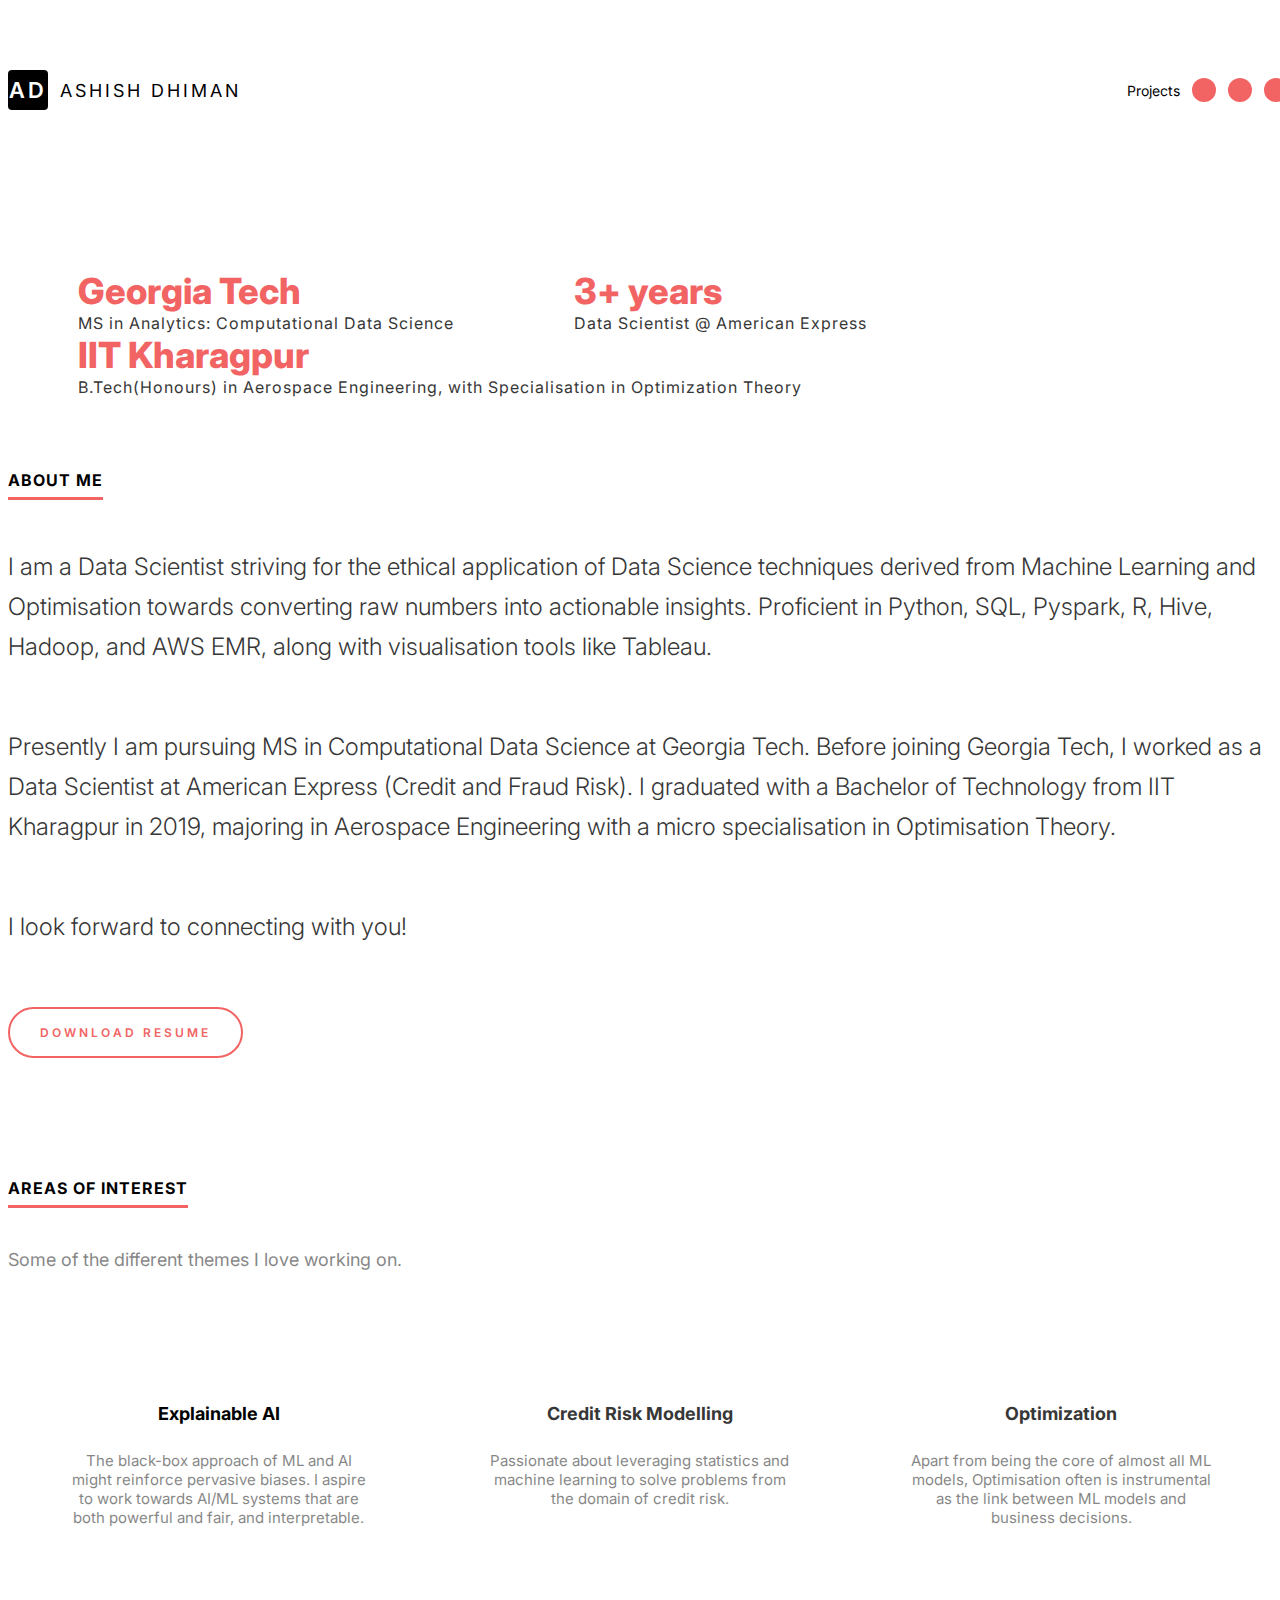
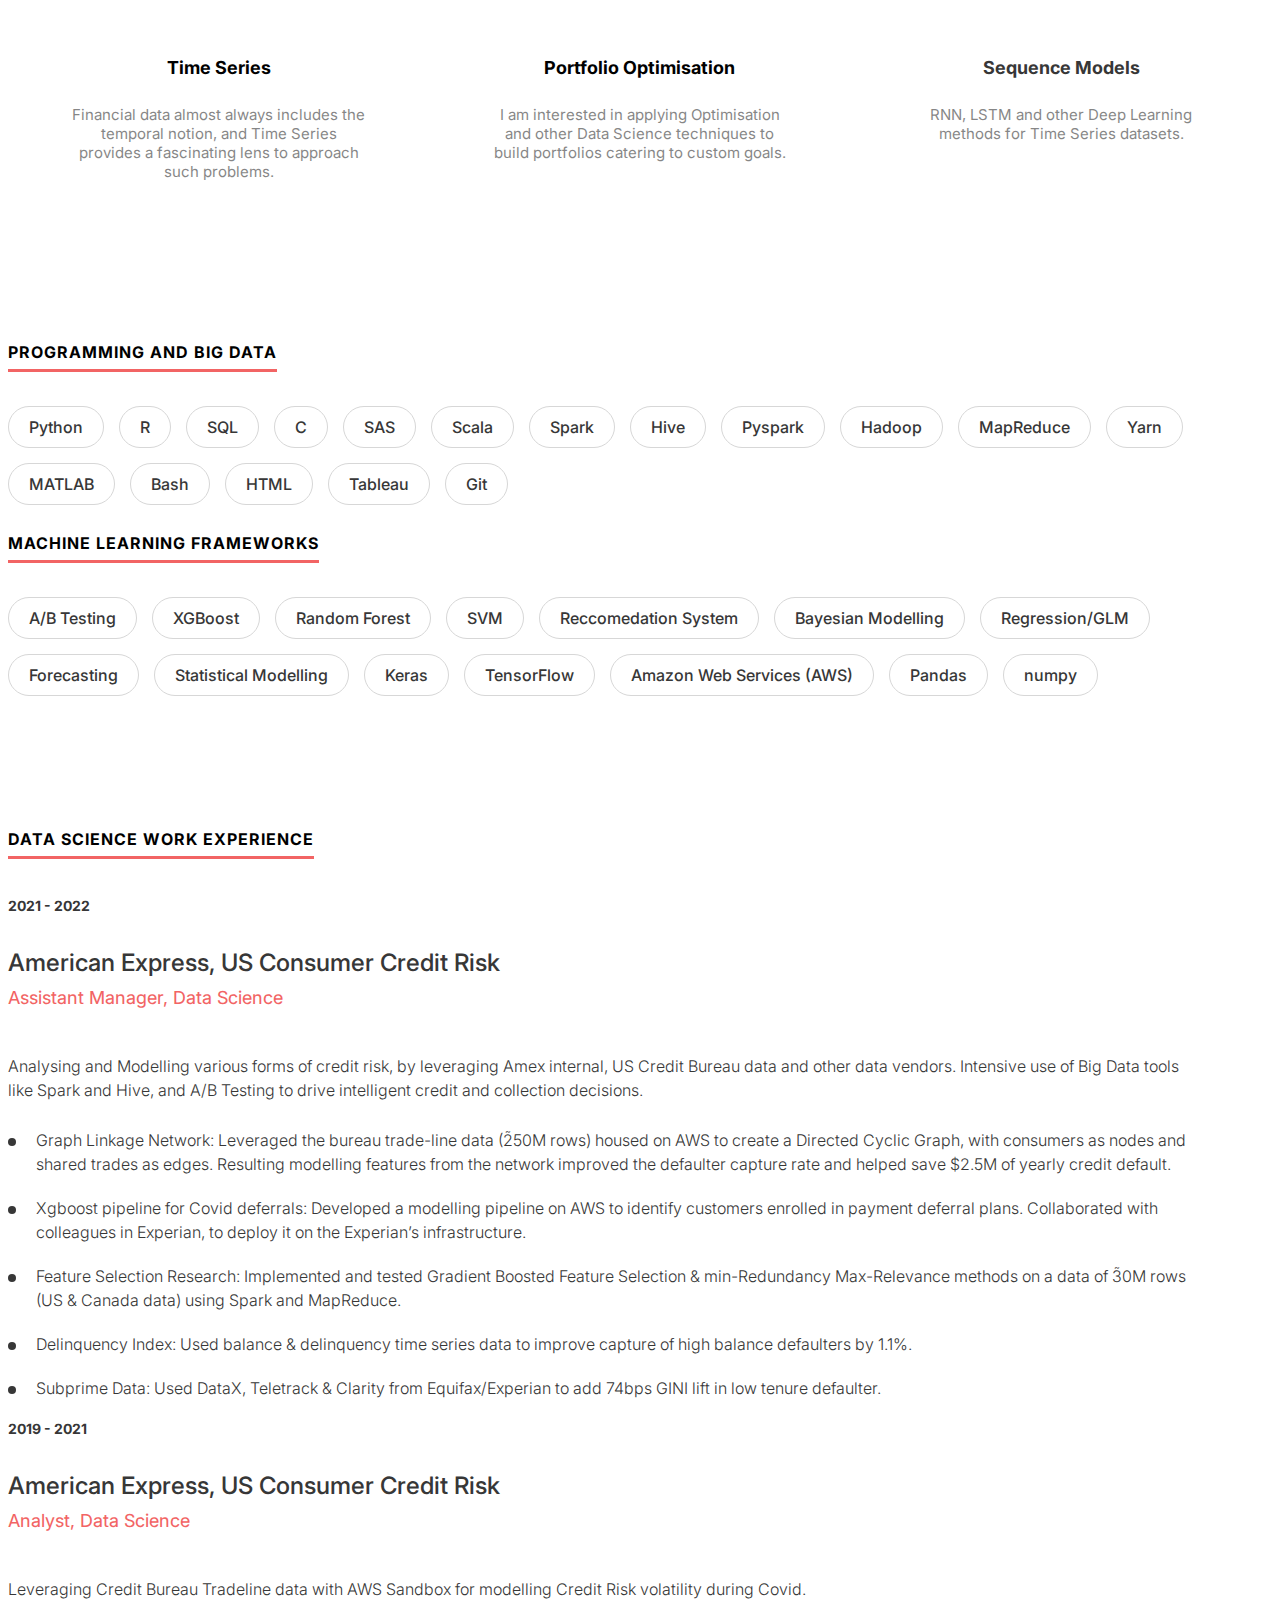
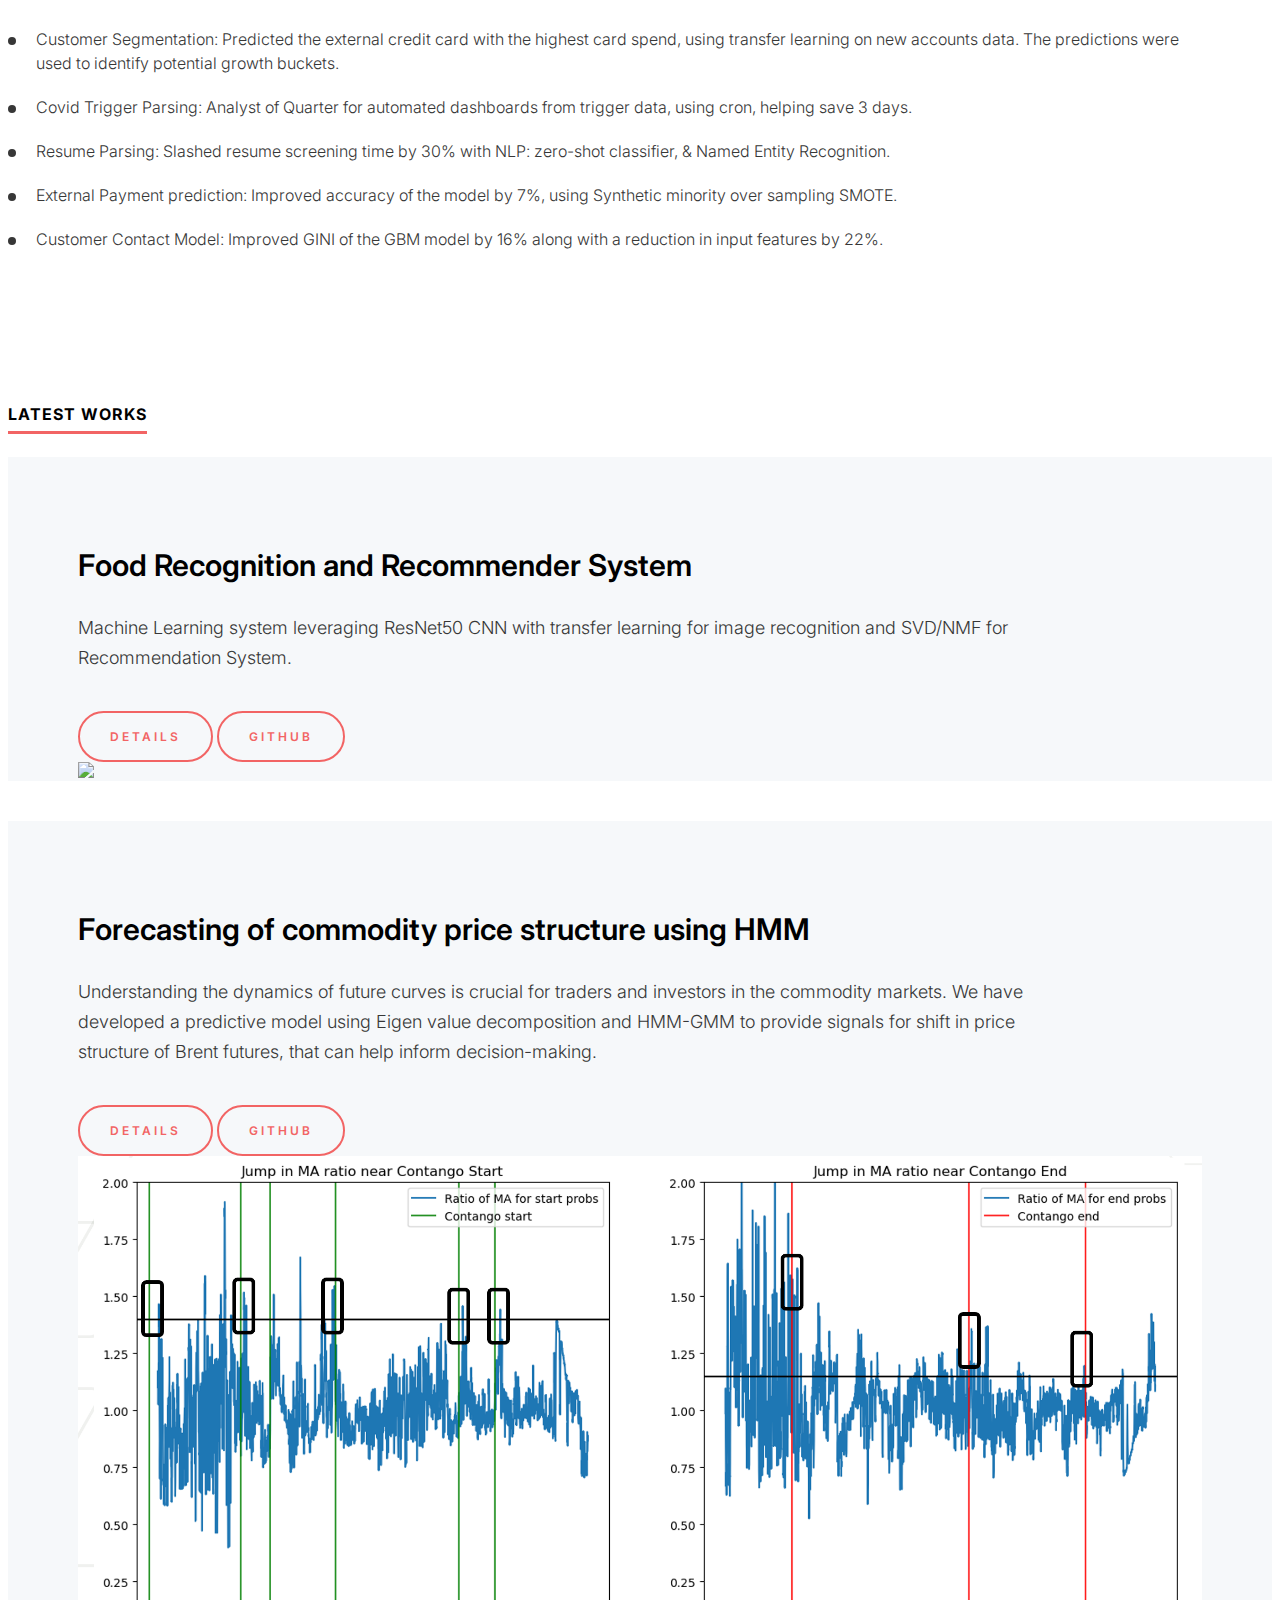
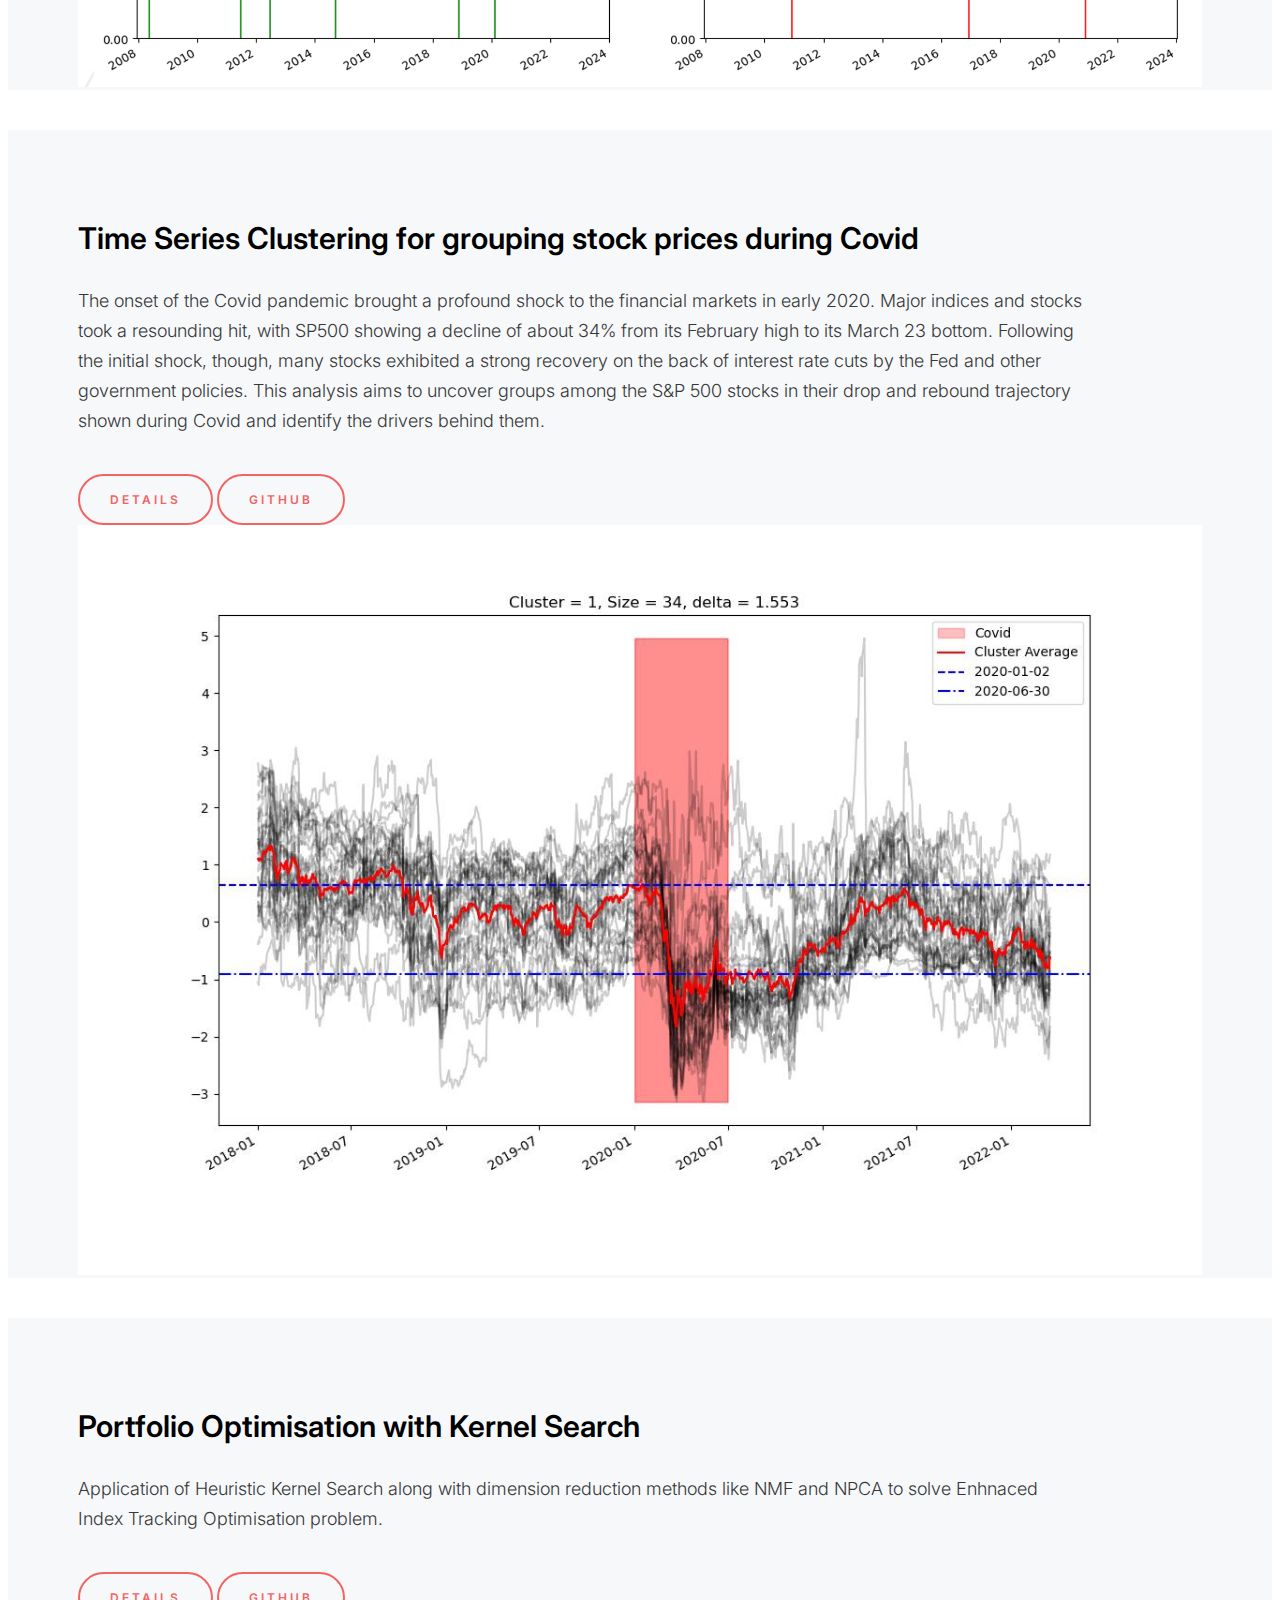
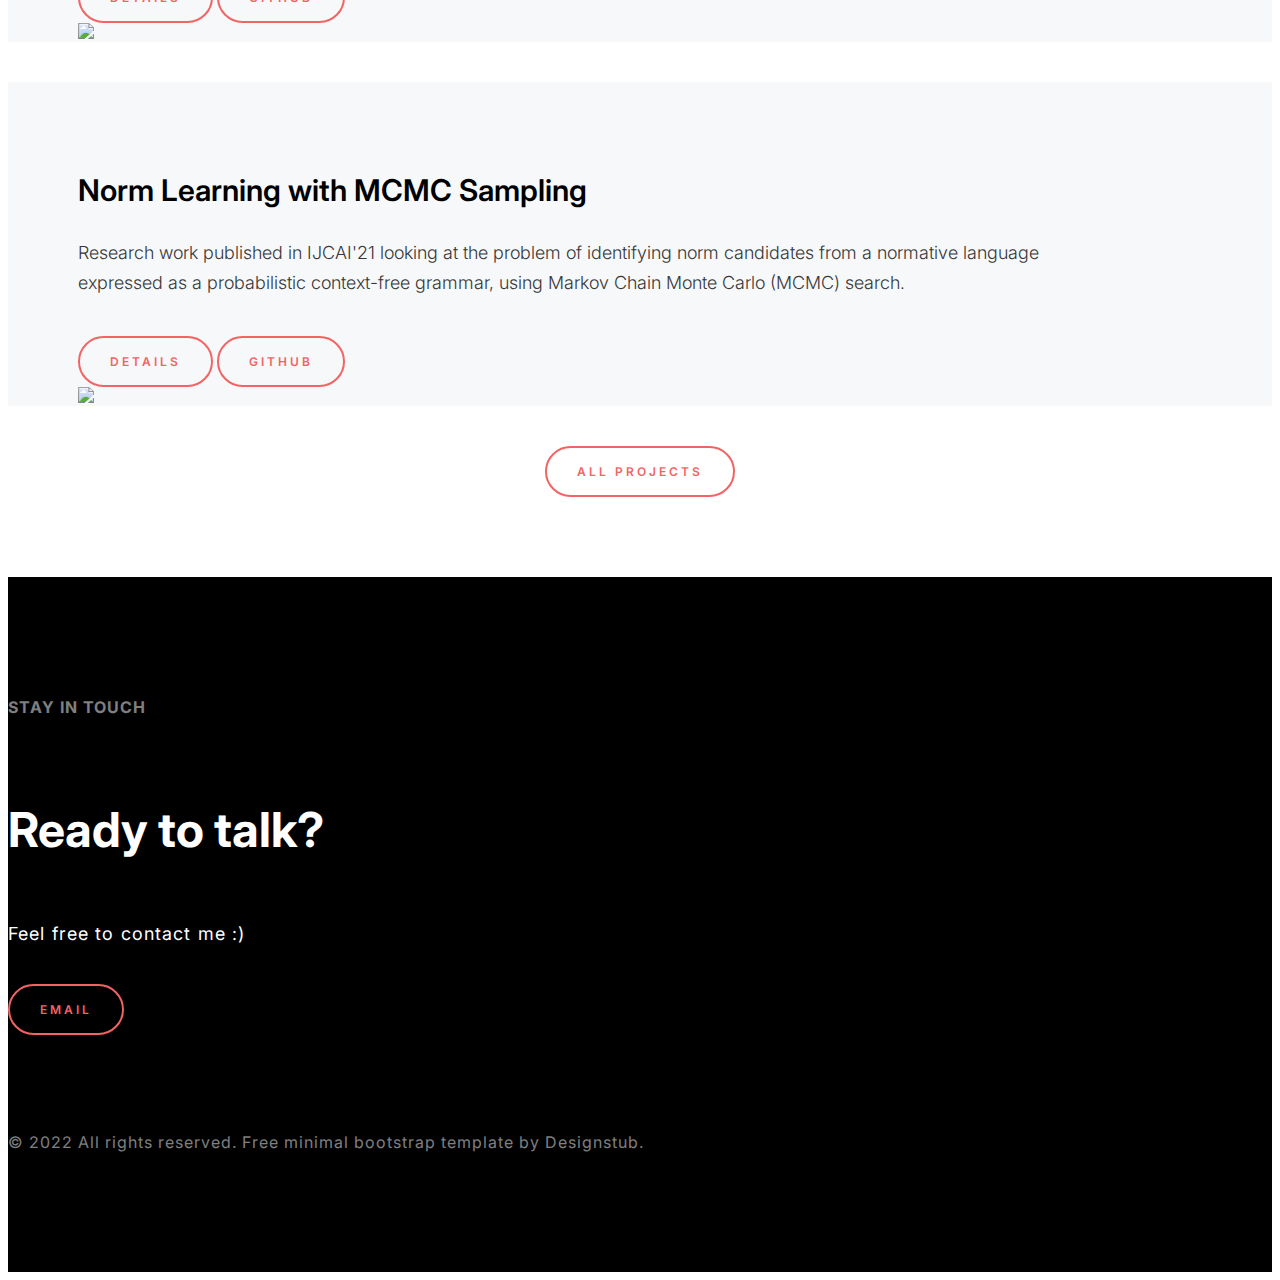
==== index.html @ 35f2fbe7 "updated projects on home page" ====
<!doctype html>
<html lang="en">
  <head>
    <!-- Required meta tags -->
    <meta charset="utf-8">
    <meta name="viewport" content="width=device-width, initial-scale=1">
      <!-- Google Fots -->
     <link rel="preconnect" href="https://fonts.googleapis.com">
    <link rel="preconnect" href="https://fonts.gstatic.com" crossorigin>
    <link href="https://fonts.googleapis.com/css2?family=Inter:wght@100;200;300;400;500;600;700;800;900&display=swap" rel="stylesheet">
      <!-- Remixicon Icon -->
      <link href="https://cdn.jsdelivr.net/npm/remixicon@2.5.0/fonts/remixicon.css" rel="stylesheet">
      <!-- Remixicon Icon -->
      <!-- Bootstrap CSS -->
      <link href="https://cdn.jsdelivr.net/npm/bootstrap@5.0.2/dist/css/bootstrap.min.css" rel="stylesheet" integrity="sha384-EVSTQN3/azprG1Anm3QDgpJLIm9Nao0Yz1ztcQTwFspd3yD65VohhpuuCOmLASjC" crossorigin="anonymous">
      <link href="https://unpkg.com/aos@2.3.1/dist/aos.css" rel="stylesheet">
      <!-- Main CSS -->
      <link href="assets/css/main.css" rel="stylesheet">
      <script src="https://cdn.linearicons.com/free/1.0.0/svgembedder.min.js"></script>
      <!-- Google tag (gtag.js) -->
<script async src="https://www.googletagmanager.com/gtag/js?id=G-5KKVKWWNQV"></script>
<script>
  window.dataLayer = window.dataLayer || [];
  function gtag(){dataLayer.push(arguments);}
  gtag('js', new Date());

  gtag('config', 'G-5KKVKWWNQV');
</script>


    <title>Ashish Dhiman | Home</title>
  </head>
  <body>
   
    <!-- header -->
    <header class="ds-header" id="site-header">
        <div class="container">
            <div class="ds-header-inner">
              <!-- logo -->
              <a href="index.html" class="ds-logo">
                <span>AD</span>Ashish Dhiman
              </a>
              <!-- logo -->
              <!-- <ul class="ds-template">
                <li><a href="works-setails.html" class="ds-button">Projects</i></a></li>
              </ul> -->
              <!-- social -->
              <ul class="ds-social">
                <a href="works-setails.html" class="">Projects</a>
                <li><a href="https://github.com/ashish1610dhiman" target="_blank"><i class="ri-github-fill"></i></a></li>
                <li><a href="https://www.linkedin.com/in/ashish1610dhiman/" target="_blank"><i class="ri-linkedin-fill"></i></a></li>
                <li><a href="mailto:ashish1610dhiman@gmail.com" target="_blank"><i class="ri-mail-send-fill"></i></a></li>
              </ul>
              <!-- social -->
            </div>
        </div>
    </header>
    <!-- header -->
    <!-- banner -->
    <div class="ds-banner">
      <div class="container">
        <div class="row">
          <div class="col-12 col-sm-12 col-md-5 col-lg-5 col-xl-5 col-xxl-5">
            <figure>
              <img src="assets/images/imageedit_5_6607223957.png">
            </figure>
          </div>
          <div class="col-12 col-sm-12 col-md-7 col-lg-7 col-xl-7 col-xxl-7">
            <section>
                <h1>
                  I'm Ashish Dhiman
                  <span>A contemplative Data Scientist based in Atlanta, USA</span>
                </h1>
                <ul class="ds-numbervalulist">
                  <li>
                    <strong>Georgia Tech</strong>
                    <span>MS in Analytics: Computational Data Science</span>
                  </li>
                  <li>
                    <span></span>
                  </li>
                  <li>
                    <strong>3+ years</strong>
                    <span>Data Scientist @ American Express</span>
                  </li>
                  <li>
                    <span></span>
                  </li>
                  <li>
                    <strong>IIT Kharagpur</strong>
                    <span>B.Tech(Honours) in Aerospace Engineering, with Specialisation in Optimization Theory</span>
                  </li>
                  <!-- <li>
                    <strong>52</strong>
                    <span>Happy Clients</span>
                  </li> -->
                </ul>
            </section>
          </div>
        </div>
      </div>
    </div>
    <!-- banner -->

    <!-- about -->
    <div class="ds-about-section">
      <div class="container">
        <section>
            <h2 class="ds-heading">About Me</h2>
            <p>I am a Data Scientist striving for the ethical application of Data Science techniques derived from Machine Learning and Optimisation towards converting raw numbers into actionable insights. Proficient in Python, SQL, Pyspark, R, Hive, Hadoop, and AWS EMR, along with visualisation tools like Tableau.</p>
            <p>Presently I am pursuing MS in Computational Data Science at Georgia Tech. Before joining Georgia Tech, I worked as a Data Scientist at American Express (Credit and Fraud Risk). I graduated with a Bachelor of Technology from IIT Kharagpur in 2019, majoring in Aerospace Engineering with a micro specialisation in Optimisation Theory.</p>
            <p>I look forward to connecting with you!</p>
            <div class="ds-button-sec text-center">
                <a href="https://drive.google.com/file/d/1X1o261l2VgltXVw_zQO9Qnn13x68aT9w/view?usp=sharing" class="ds-button" target="_blank">Download Resume</a>
            </div>
        </section>
      </div>
    </div>
    <!-- about -->

    <!-- Areas of Expertise -->
    <div class="ds-aoe-section">
      <div class="container">
        <span class="ds-heading">Areas of Interest</span>
        <p class="aoe-grid-heading">Some of the different themes I love working on.</p>
        <div class="aoe-grid">
          <div class="aoe-grid-item">
            <svg class="lnr lnr-code"><use xlink:href="#lnr-code"></use></svg>
            <!-- <span class="aoe-item-heading">Explainable AI</span> -->
            <a href="https://drive.google.com/file/d/1RwZHSIZuzNNRiixkEPlyCBAXDzXzczWR/view?usp=sharing" class="aoe-item-heading" target="_blank">Explainable AI</a>
            <p class="aoe-item-content">The black-box approach of ML and AI might reinforce pervasive biases. I aspire to work towards AI/ML systems that are both powerful and fair, and interpretable.</p>
          </div>
          <div class="aoe-grid-item">
            <svg class="lnr lnr-chart-bars"><use xlink:href="#lnr-chart-bars"></use></svg>
            <span class="aoe-item-heading">Credit Risk Modelling</span>
            <p class="aoe-item-content">Passionate about leveraging statistics and machine learning to solve problems from the domain of credit risk.</p>
          </div>
          <div class="aoe-grid-item">
            <svg class="lnr lnr-cog"><use xlink:href="#lnr-cog"></use></svg>
            <span class="aoe-item-heading">Optimization</span>
            <!-- <a href="https://github.com/ashish1610dhiman/time_series_practice" class="aoe-item-heading" target="_blank">Time Series</a> -->
            <p class="aoe-item-content">Apart from being the core of almost all ML models, Optimisation often is instrumental as the link between ML models and business decisions.</p>
          </div>
        </div>
        <div class="aoe-grid">
          <div class="aoe-grid-item">
            <svg class="lnr lnr-hourglass"><use xlink:href="#lnr-hourglass"></use></svg>
            <!-- <span class="aoe-item-heading">Time Series</span> -->
            <a href="https://github.com/ashish1610dhiman/time_series_practice" class="aoe-item-heading" target="_blank">Time Series</a>
            <p class="aoe-item-content">Financial data almost always includes the temporal notion, and Time Series provides a fascinating lens to approach such problems.</p>
            <p class="aoe-item-content"></p>
          </div>
          <div class="aoe-grid-item">
            <svg class="lnr lnr-sort-amount-asc"><use xlink:href="#lnr-sort-amount-asc"></use></svg>
            <!-- <span class="aoe-item-heading">Portfolio Optimisation</span> -->
            <a href="https://github.com/ashish1610dhiman/enhanced_index_tracking" class="aoe-item-heading" target="_blank">Portfolio Optimisation</a>
            <p class="aoe-item-content">I am interested in applying Optimisation and other Data Science techniques to build portfolios catering to custom goals.</p>
          </div>
          <div class="aoe-grid-item">
            <svg class="lnr lnr-layers"><use xlink:href="#lnr-layers"></use></svg>
            <span class="aoe-item-heading">Sequence Models</span>
            <p class="aoe-item-content">RNN, LSTM and other Deep Learning methods for Time Series datasets.</p>
          </div>
        </div>
      </div>
    </div>
    <!-- Areas of Expertise -->

    <!--  Skills -->
    <div class="ds-skills-section">
      <div class="container">
        <div class="row">
          <div class="col-12 col-sm-12 col-md-6 col-lg-6 col-xl-6 col-xxl-6">
             <h2 class="ds-heading">Programming and Big Data</h2>
             <ul class="ds-skills-list">
               <li>Python</li>
               <li>R</li>
               <li>SQL</li>
               <li>C</li>
               <li>SAS</li>
               <li>Scala</li>
               <li>Spark</li>
               <li>Hive</li>
               <li>Pyspark</li>
               <li>Hadoop</li>
               <li>MapReduce</li>
               <li>Yarn</li>
               <li>MATLAB</li>
               <li>Bash</li>
               <li>HTML</li>
               <li>Tableau</li>
               <li>Git</li>
             </ul>
          </div>
          <div class="col-12 col-sm-12 col-md-6 col-lg-6 col-xl-6 col-xxl-6">
            <h2 class="ds-heading">Machine Learning Frameworks</h2>
            <ul class="ds-skills-list">
              <li>A/B Testing</li>
              <li>XGBoost</li>
              <li>Random Forest</li>
              <li>SVM</li>
              <li>Reccomedation System</li>
              <li>Bayesian Modelling</li>
              <li>Regression/GLM</li>
              <li>Forecasting</li>
              <li>Statistical Modelling</li>
              <li>Keras</li>
              <li>TensorFlow</li>
              <li>Amazon Web Services (AWS)</li>
              <li>Pandas</li>
              <li>numpy</li>
            </ul>
          </div>
        </div>
      </div>
    </div>
    <!--  Skills -->

   <!-- Experience -->
   <div class="ds-experience-section">
     <div class="container">
        <h2 class="ds-heading">Data Science Work Experience</h2>
        <div class="row ds-experience-list">
            <div class="col-12 col-sm-12 col-md-6 col-lg-6 col-xl-6 col-xxl-6">
              <section>
                <span class="ds-year">2021 - 2022</span>
                <h3 class="ds-officename">American Express, US Consumer Credit Risk</h3>
                <span class="ds-department">Assistant Manager, Data Science</span>
                <p>Analysing and Modelling various forms of credit risk, by leveraging Amex internal, US Credit Bureau data and other data vendors. Intensive use of Big Data tools like Spark and Hive, and A/B Testing to drive intelligent credit and collection decisions.</p>
                <ul>
                  <li>Graph Linkage Network: Leveraged the bureau trade-line data (2̃50M rows) housed on AWS to create a Directed Cyclic Graph, with consumers as nodes and shared trades as edges. Resulting modelling features from the network improved the defaulter capture rate and helped save $2.5M of yearly credit default.</li>
                  <li>Xgboost pipeline for Covid deferrals: Developed a modelling pipeline on AWS to identify customers enrolled in payment deferral plans. Collaborated with colleagues in Experian, to deploy it on the Experian’s infrastructure.</li>
                  <li>Feature Selection Research: Implemented and tested Gradient Boosted Feature Selection & min-Redundancy Max-Relevance methods on a data of 3̃0M rows (US & Canada data) using Spark and MapReduce. </li>
                  <li>Delinquency Index: Used balance & delinquency time series data to improve capture of high balance defaulters by 1.1%. </li>
                  <li>Subprime Data: Used DataX, Teletrack & Clarity from Equifax/Experian to add 74bps GINI lift in low tenure defaulter. </li>
                </ul>
              </section>
            </div>
            <div class="col-12 col-sm-12 col-md-6 col-lg-6 col-xl-6 col-xxl-6">
              <section>
                <span class="ds-year">2019 - 2021</span>
                <h3 class="ds-officename">American Express, US Consumer Credit Risk</h3>
                <span class="ds-department">Analyst, Data Science</span>
                <p>Leveraging Credit Bureau Tradeline data with AWS Sandbox for modelling Credit Risk volatility during Covid.</p>
                <ul>
                  <li>Customer Segmentation: Predicted the external credit card with the highest card spend, using transfer learning on new accounts data. The predictions were used to identify potential growth buckets. </li>
                  <li>Covid Trigger Parsing: Analyst of Quarter for automated dashboards from trigger data, using cron, helping save 3 days.</li>
                  <li>Resume Parsing: Slashed resume screening time by 30% with NLP: zero-shot classifier, & Named Entity Recognition. </li>
                  <li>External Payment prediction: Improved accuracy of the model by 7%, using Synthetic minority over sampling SMOTE. </li>
                  <li>Customer Contact Model: Improved GINI of the GBM model by 16% along with a reduction in input features by 22%. </li>
                </ul>
              </section>
            </div>
        </div>
     </div>
   </div>
    <!-- Experience -->

   <!--  Work -->
   <div class="ds-work-section">
     <div class="container">
          <h2 class="ds-heading">Latest works</h2>
          <div class="ds-work-list-section1">
            <div class="ds-work-list">
              <div class="row">
                  <div class="col-12 col-sm-12 col-md-7 col-lg-7 col-xl-7 col-xxl-7">
                      <section>
                          <h3 class="ds-work-tilte">Food Recognition and Recommender System</h3>
                          <p>Machine Learning system leveraging ResNet50 CNN with transfer learning for image recognition and SVD/NMF for Recommendation System.</p>
                          <a href="https://ml-7641-fall-2022.github.io/RoboChef/" class="ds-button" target="_blank">Details</a>
                          <a href="https://github.com/ML-7641-Fall-2022/RoboChef" class="ds-button" target="_blank">Github</a>
                      </section>
                  </div>
                  <div class="col-12 col-sm-12 col-md-5 col-lg-5 col-xl-5 col-xxl-5">
                      <figure><img src="assets/images/ml_project_pipeline (1).jpeg"></figure>
                  </div>
              </div>
            </div>
            <div class="ds-work-list">
              <div class="row">
                  <div class="col-12 col-sm-12 col-md-7 col-lg-7 col-xl-7 col-xxl-7">
                      <section>
                        <h3 class="ds-work-tilte">Forecasting of commodity price structure using HMM</h3>
                          <p>Understanding the dynamics of future curves is crucial for traders and investors in the commodity markets. We have developed a predictive model using Eigen value decomposition and HMM-GMM to provide signals for shift in price structure of Brent futures, that can help inform decision-making.
                          </p>
                            <a href="https://github.com/ashish1610dhiman/statistical_factors_brent/blob/main/contago_final_report.pdf" class="ds-button" target="_blank">Details</a>
                            <a href="https://github.com/ashish1610dhiman/statistical_factors_brent" class="ds-button" target="_blank">Github</a>
                      </section>
                  </div>
                  <div class="col-12 col-sm-12 col-md-5 col-lg-5 col-xl-5 col-xxl-5">
                    <figure><img src="assets/images/contango_project.png"></figure>
                  </div>
              </div>
            </div>
            <div class="ds-work-list">
              <div class="row">
                  <div class="col-12 col-sm-12 col-md-7 col-lg-7 col-xl-7 col-xxl-7">
                      <section>
                          <h3 class="ds-work-tilte">Time Series Clustering for grouping stock prices during Covid</h3>
                          <p>The onset of the Covid pandemic brought a profound shock to the financial markets in early 2020. Major indices and stocks took a resounding hit, with SP500 showing a decline of about 34% from its February high to its March 23 bottom. Following the initial shock, though, many stocks exhibited a strong recovery on the back of interest rate cuts by the Fed and other government policies.

                            This analysis aims to uncover groups among the S&P 500 stocks in their drop and rebound trajectory shown during Covid and identify the drivers behind them.</p>
                          <a href="https://medium.com/@ashish1610dhiman/time-series-clustering-of-stock-behaviour-during-covid-9bd25b8c7a5?source=friends_link&sk=06fbee5ac417d7467eba78b3a0a0217f" class="ds-button" target="_blank">Details</a>
                          <a href="https://github.com/ashish1610dhiman/time_series_practice/tree/master/notebooks/stocks_clustering" class="ds-button" target="_blank">Github</a>
                      </section>
                  </div>
                  <div class="col-12 col-sm-12 col-md-5 col-lg-5 col-xl-5 col-xxl-5">
                       <figure><img src="assets/images/cluster_1_plot.jpeg"></figure>
                  </div>
              </div>
            </div>
            <div class="ds-work-list">
              <div class="row">
                  <div class="col-12 col-sm-12 col-md-7 col-lg-7 col-xl-7 col-xxl-7">
                      <section>
                          <h3 class="ds-work-tilte">Portfolio Optimisation with Kernel Search</h3>
                          <p>Application of Heuristic Kernel Search along with dimension reduction methods like NMF and NPCA to solve Enhnaced Index Tracking Optimisation problem.</p>
                          <a href="https://drive.google.com/file/d/1eN_r2QOuy0ELEvWsmFk6n-SEe7adnLpm/view?usp=sharing" class="ds-button" target="_blank">Details</a>
                          <a href="https://github.com/ashish1610dhiman/enhanced_index_tracking" class="ds-button" target="_blank">Github</a>
                      </section>
                  </div>
                  <div class="col-12 col-sm-12 col-md-5 col-lg-5 col-xl-5 col-xxl-5">
                      <figure><img src="assets/images/LP_EIT for index_1.jpeg"></figure>
                  </div>
              </div>
            </div>
            <div class="ds-work-list">
              <div class="row">
                  <div class="col-12 col-sm-12 col-md-7 col-lg-7 col-xl-7 col-xxl-7">
                      <section>
                          <h3 class="ds-work-tilte">Norm Learning with MCMC Sampling</h3>
                          <p>Research work published in IJCAI'21 looking at the problem of identifying norm candidates from a normative language expressed as a probabilistic context-free grammar, using Markov Chain Monte Carlo (MCMC) search.</p>
                          <a href="https://www.ijcai.org/proceedings/2021/17" class="ds-button" target="_blank">Details</a>
                          <a href="https://github.com/ashish1610dhiman/learning_norms_with_mcmc_from_pcfg_IJCAI21" class="ds-button" target="_blank">Github</a>
                      </section>
                  </div>
                  <div class="col-12 col-sm-12 col-md-5 col-lg-5 col-xl-5 col-xxl-5">
                       <figure><img src="assets/images/norm_leanring.png"></figure>
                  </div>
              </div>
            </div>
            <div style="text-align: center;">
              <a href="works-setails.html" class="ds-button" target="_blank">All Projects</a>
          </div>
          </div>
     </div>
   </div>
   <!--  Work -->

   <!--  footer -->
   <footer class="ds-footer text-center">
     <div class="container">
        <section>
          <span>Stay in touch</span>
          <h4>Ready to talk?</h4>
          <p>Feel free to contact me :)</p>
          <a href="mailto:ashish1610dhiman@gmail.com" class="ds-button">Email</a>
        </section>
        <span class="ds-copyright">© 2022 All rights reserved. Free minimal bootstrap template by <a href="https://designstub.com/" target="_blank">Designstub</a>.</span>
     </div>
   </footer>


    <script src="https://ajax.googleapis.com/ajax/libs/jquery/3.5.1/jquery.min.js"></script>
    <!-- Option 1: Bootstrap Bundle with Popper -->
    <script src="https://cdn.jsdelivr.net/npm/bootstrap@5.0.2/dist/js/bootstrap.bundle.min.js" integrity="sha384-MrcW6ZMFYlzcLA8Nl+NtUVF0sA7MsXsP1UyJoMp4YLEuNSfAP+JcXn/tWtIaxVXM" crossorigin="anonymous"></script>

    <!-- Option 2: Separate Popper and Bootstrap JS -->
    <!--
    <script src="https://cdn.jsdelivr.net/npm/@popperjs/core@2.9.2/dist/umd/popper.min.js" integrity="sha384-IQsoLXl5PILFhosVNubq5LC7Qb9DXgDA9i+tQ8Zj3iwWAwPtgFTxbJ8NT4GN1R8p" crossorigin="anonymous"></script>
    <script src="https://cdn.jsdelivr.net/npm/bootstrap@5.0.2/dist/js/bootstrap.min.js" integrity="sha384-cVKIPhGWiC2Al4u+LWgxfKTRIcfu0JTxR+EQDz/bgldoEyl4H0zUF0QKbrJ0EcQF" crossorigin="anonymous"></script>
    -->
    <script src="assets/js/main.js"></script>
  </body>
</html>
---- assets/css/main.css ----
/*
Theme Name: Jason Stroff

  1. >>> Headr Style
  2. >>> Banner Style
  3. >>> About Style
  4. >>> Skills Style
  5. >>> Experience Style
  6. >>> Work Style
  7. >>> Footer Style

*/
/*--------------------------------------------------------------
>>> TABLE OF CONTENTS:
----------------------------------------------------------------*/
:root {
	--highlight-colour: #F26464;
}
html {font-family: 'Inter', sans-serif;background-color:#FFF}
body {font-family: 'Inter', sans-serif;overflow-x: hidden; background-color:#FFF; font-weight:400;font-style: normal; color:#373737; font-size:14px}
a,a:hover,a:focus,i,input,button,input:focus,.transition {text-decoration: none;outline: none;transition-delay: 0s;transition-duration: 0.4s;transition-property: all;transition-timing-function: ease;box-shadow: none;}
a{color: #000}
iframe {border: 0;outline: none;}
::-moz-selection {background:#000;text-shadow: none;color:#FFF}
::selection {background:#000;text-shadow: none;color:#FFF}
img {max-width: 100%;border: none;outline: none;height: auto;}
input,textarea {border-radius: 0;resize: none;}
ul {padding: 0;margin: 0;}
@font-face {
font-family: 'Inter', sans-serif;}
input:-webkit-autofill, textarea:-webkit-autofill, select:-webkit-autofill {background-color: transparent;background-image: none;color:#000;}
/* 1.2 Typography */
h1,h2,h3,h4,h5,h6 {font-family: 'Inter', sans-serif;}
figure{ margin: 0 }
svg,img { max-width: 100%; height: auto; }

/*-----------------------------------------------------------------
  1. >>> Headr Style
----------------------------------------------------------------*/
.ds-header{ position: fixed; top: 0; width: 100%; z-index: 5; background-color: #FFF; padding: 70px 0;transition-delay: 0s;transition-duration: 0.4s;transition-property: all;transition-timing-function: ease; }
.ds-header.ds-fixed-header{ padding:20px 0;box-shadow: 0px 0px 20px rgba(0, 0, 0, 0.25); }
.ds-header-inner{ display: flex; justify-content: space-between; align-items: center; }
.ds-logo{ text-transform: uppercase; font-size: 18px; letter-spacing: 3px; color: #000; display: flex; align-items: center; }
.ds-logo span{ display:flex; align-items: center; justify-content: center; width: 40px; height: 40px; background-color: #000; border-radius: 4px; color: #FFF; font-size: 22px; font-weight: 600; text-align: center; margin-right: 12px; }
.ds-logo:hover{ color: #000; }

.ds-social{ list-style: none; display: flex; align-items: center; flex-wrap: wrap; }
.ds-social li{ margin-left: 12px; }
.ds-social li:first-child{ margin-left: 0; }
.ds-social li a{ border-radius: 100%; color: #FFF; width: 24px; height: 24px; background-color: var(--highlight-colour); display:flex; justify-content: center; align-items: center; text-align: center; font-size: 16px; }
.ds-social li a:hover{ background-color: #000; color: #FFF; }
/*-----------------------------------------------------------------
  2. >>> Banner Style
----------------------------------------------------------------*/
.ds-banner section{ padding-left: 70px; padding-right: 100px; }
.ds-banner section h1 span{ display: block; text-transform: uppercase; letter-spacing: 1px;  font-weight: 500; font-size: 16px; padding-bottom: 30px; }
.ds-banner section h1{ font-weight: 600; font-size: 48px; line-height: 60px; color: #000; }
.ds-numbervalulist{ list-style: none; display: flex; align-items: center; flex-wrap: wrap; margin: 0; padding: 0; margin-top: 60px; }
.ds-numbervalulist li{ margin-right: 60px; }
.ds-numbervalulist li:last-child{ margin-right: 0; }
.ds-numbervalulist strong{ display: block; color: var(--highlight-colour); font-size: 36px; font-weight: 800; }
.ds-numbervalulist span{ font-size: 16px; letter-spacing: 1px; }
/*-----------------------------------------------------------------
  3. >>> About Style
----------------------------------------------------------------*/
.ds-about-section{ padding-top: 60px; padding-bottom: 120px; }
.ds-heading{ display: inline-block; font-weight: 700; color: #000; text-transform: uppercase; letter-spacing: 1px; font-size: 16px; border-bottom: 3px solid var(--highlight-colour); padding-bottom: 7px; margin-bottom: 23px; }
.ds-about-section p{ color: #373737; font-size: 24px; line-height: 40px; font-weight: 300; margin-bottom: 60px; }

.ds-button{ display: inline-block; text-transform: uppercase;font-size: 12px;line-height: 13px;font-weight: 600;letter-spacing: 3px; color:var(--highlight-colour); padding:17px 30px;  border: 2px solid var(--highlight-colour);border-radius: 60px; }
.ds-button:hover{ background-color:var(--highlight-colour) ; color: #FFF; }
.ds-arrow-button i{ display: inline-block; vertical-align: middle; }
/*-----------------------------------------------------------------
  4. >>> Skills Style
----------------------------------------------------------------*/
.ds-skills-section{ padding-bottom: 105px; }
.ds-skills-list{ list-style: none; padding: 0; margin: 0; display: flex; flex-wrap: wrap; align-items: center; margin-top: 11px; }
.ds-skills-list li{ display: inline-block; color: #373737; font-size: 16px; padding:10px 20px; background-color: #FFF; border: 1px solid #D7D7D7;
  border-radius: 27px; margin-right: 15px; margin-bottom: 15px;  font-weight: 500;}

/*-----------------------------------------------------------------
  5. >>> Experience Style
----------------------------------------------------------------*/
.ds-experience-section{ padding-bottom: 120px; }
.ds-experience-list section{ padding-right: 70px; }
.ds-experience-list{ padding-top: 15px; }
.ds-officename{ font-size: 24px; font-weight: 520; margin-bottom:10px;}
.ds-experience-list span{ display: block; }
span.ds-year{ color: #373737; font-size: 14px; font-weight: 700; padding-bottom: 10px; }
span.ds-department{ color: #373737; font-weight: 430; font-size: 18px; padding-bottom: 30px; color: var(--highlight-colour); }
.ds-experience-list p{ font-size: 16px; line-height: 24px; font-weight: 300; }
.ds-experience-list ul{ list-style: none; padding: 0; margin: 0; padding-top: 10px; }
.ds-experience-list ul li{font-size: 16px; line-height: 24px; font-weight: 300; padding-left: 28px; position:relative; margin-bottom: 20px;}
.ds-experience-list ul li:before{ content: ""; position: absolute; left: 0; top: 10px; border-radius: 100%; width: 8px; height: 8px; background-color: #373737; }
/*-----------------------------------------------------------------
  6. >>> Work Style
----------------------------------------------------------------*/
.ds-work-section{ padding-bottom: 80px; }
.ds-work-list{ padding-left: 70px; padding-top:40px; padding-right: 70px; background-color:#F6F8FA; margin-bottom: 40px; }
.ds-work-list section{ padding-top: 20px; padding-right: 120px; padding-bottom: ; }
.ds-work-tilte{ color: #000; font-size: 30px; line-height: 36px; font-weight: 600; margin-bottom: 30px; }
.ds-work-list p{ font-weight: 300; font-size: 18px; line-height: 30px; }
.ds-work-list .ds-button{ margin-top: 20px; }

.ds-work-det-hed{ padding-top: 42px; padding-bottom: 80px; }
.ds-work-det-title{ font-weight: 600; color:#000; font-size: 25px; margin-bottom: 20px; }
.ds-work-det-dep{ display:block;font-weight: 300; color: #000; font-size: 18px; padding-bottom: 16px; }
.ds-work-content-sec{ padding: 100px 0; }
.ds-work-content-sec p{ font-size: 18px; line-height: 36px; margin-bottom: 30px; }
.ds-work-content-sec h2{ font-size: 30px; font-weight: 700; margin-bottom: 30px; }
.ds-work-content-sec ul{ list-style: none; padding: 0; margin: 0; }
.ds-work-content-sec li{font-size: 18px; line-height: 36px;  padding-left: 28px; position:relative; margin-bottom: 20px;}
.ds-work-content-sec li:before{ content: ""; position: absolute; left: 0; top: 13px; border-radius: 100%; width: 8px; height: 8px; background-color: #373737; }
/*-----------------------------------------------------------------
  7. >>> Footer Style
----------------------------------------------------------------*/
.ds-footer{ background-color: #000; padding: 120px 0; }
.ds-footer section { padding-bottom: 97px; }
.ds-footer section span{ color: rgba(255,255,255,0.5); text-transform: uppercase; font-weight: 700; font-size: 16px; letter-spacing: 1px; display: block; padding-bottom: 20px; }
.ds-footer section  h4{ color: #FFF; font-size: 48px; font-weight: 700; }
.ds-footer section p{ letter-spacing: 1.13px; color: #FFF; font-size: 18px; margin-bottom: 40px; }
.ds-copyright{ color: rgba(255,255,255,0.5); letter-spacing: 1px; font-size: 16px; }
.ds-copyright a{color: rgba(255,255,255,0.5);}
.ds-copyright a:hover{ color: var(--highlight-colour); }


/*-----------------------------------------------------------------
  8. >>> Footer Style
----------------------------------------------------------------*/
.ds-aoe-section{
	padding-bottom: 105px;
}

.aoe-grid {
	display: grid;
	grid-column: auto;
	grid-auto-flow: column;
	grid-template-columns: repeat(auto-fit, minmax(min(100%/3, max(64px, 100%/4)), 1fr));
	justify-items: center;
	padding-top: 50px;
}

.aoe-grid-heading {
	display: block;
	font-size: 18px;
	opacity: 0.6;
}

.aoe-grid-item {
	max-width: 300px;
	font-size: 16px;
	color: #373737;
	text-align: center;
	cursor: text;
}

.aoe-grid-item:hover .aoe-item-heading {
	animation: aoe-heading-anim ease-in-out 200ms forwards;
}

.aoe-grid-item:hover svg {
	animation: aoe-svg-anim ease-in-out 200ms forwards;
}

.aoe-grid-item svg {
	text-align: center;
	margin: auto;
	display: block;
	width: 50px;
	height: 50px;
	margin-bottom: 15px;
}

@keyframes aoe-heading-anim {
	from {
		color: #373737;
	}
	to {
		color: var(--highlight-colour);
	}
}

@keyframes aoe-svg-anim {
	from {
		fill: #373737;
	}
	to {
		fill: var(--highlight-colour);
	}
}

.aoe-item-heading {
	font-weight: bold;
	font-size: 18px;
}

.aoe-item-content {
	opacity: 0.6;
	font-size: 15px;
	padding-top: 12px;
}


/*-------------------------------------------------------------------------------
 Responsive XS Style @media (max-width: 767px) 
-------------------------------------------------------------------------------*/
@media (max-width: 768px) {
	.ds-header,.ds-header.ds-fixed-header{ padding: 15px 0; }
	.ds-banner,.ds-about-section,.ds-skills-section,.ds-experience-section,.ds-work-section,.ds-work-details-section{ padding-left: 10px; padding-right: 10px; }
	.ds-logo{ font-size: 0; }
	.ds-banner figure{ padding: 30px 0; }
	.ds-banner section{ padding-left: 0;padding-right: 0; }
	.ds-banner section h1 span{ padding-bottom: 0; }
	.ds-banner section h1,.ds-work-det-title{ font-size: 30px; line-height: 40px; }
	.ds-numbervalulist{ margin-top: 20px; }
	.ds-numbervalulist li{ margin-right: 30px; }
	.ds-numbervalulist strong{ font-size: 30px; }
	.ds-numbervalulist span{ font-size: 14px; }
	.ds-about-section{ padding-bottom: 60px; }
	.ds-about-section p,.ds-work-content-sec p,.ds-work-content-sec li{ font-size: 15px; line-height: 30px;margin-bottom: 30px; }
	.ds-skills-list li{ margin-right: 10px; margin-bottom: 10px; font-size: 14px; }
	.ds-skills-section .col-12,.ds-experience-list .col-12{ margin-bottom: 40px; }
	.ds-skills-section,.ds-work-section, .ds-experience-section{ padding-bottom: 0; }
	.ds-experience-list section{ padding-right: 0; }
	.ds-work-list{ padding: 30px; }
	.ds-work-list p{font-size: 15px; line-height: 30px;}
	.ds-footer{ padding: 60px 10px; }
	.ds-footer section h4{ font-size: 40px; }
	.ds-copyright{ font-size: 14px; }
	.ds-footer section{ padding-bottom: 30px; }
	.ds-button{ padding: 11px 10px; }
	.ds-work-details-section{ padding-top: 30px; }
	.ds-work-det-title{ margin-bottom: 7px; }
	.ds-work-content-sec h2{ font-size: 20px; }
	.ds-work-content-sec{ padding: 30px 0; }
	.ds-work-list section{ padding-right: 0; padding-bottom: 30px; }
}


@media (min-width: 768px) and (max-width: 991px) {
	.ds-work-list section{ padding-right: 30px; }

}

@media (min-width: 992px) and (max-width: 1199px) {
	.ds-banner section{ padding-right: 0; }
	.ds-work-list section{ padding-right: 30px; padding-bottom:60px; }


}
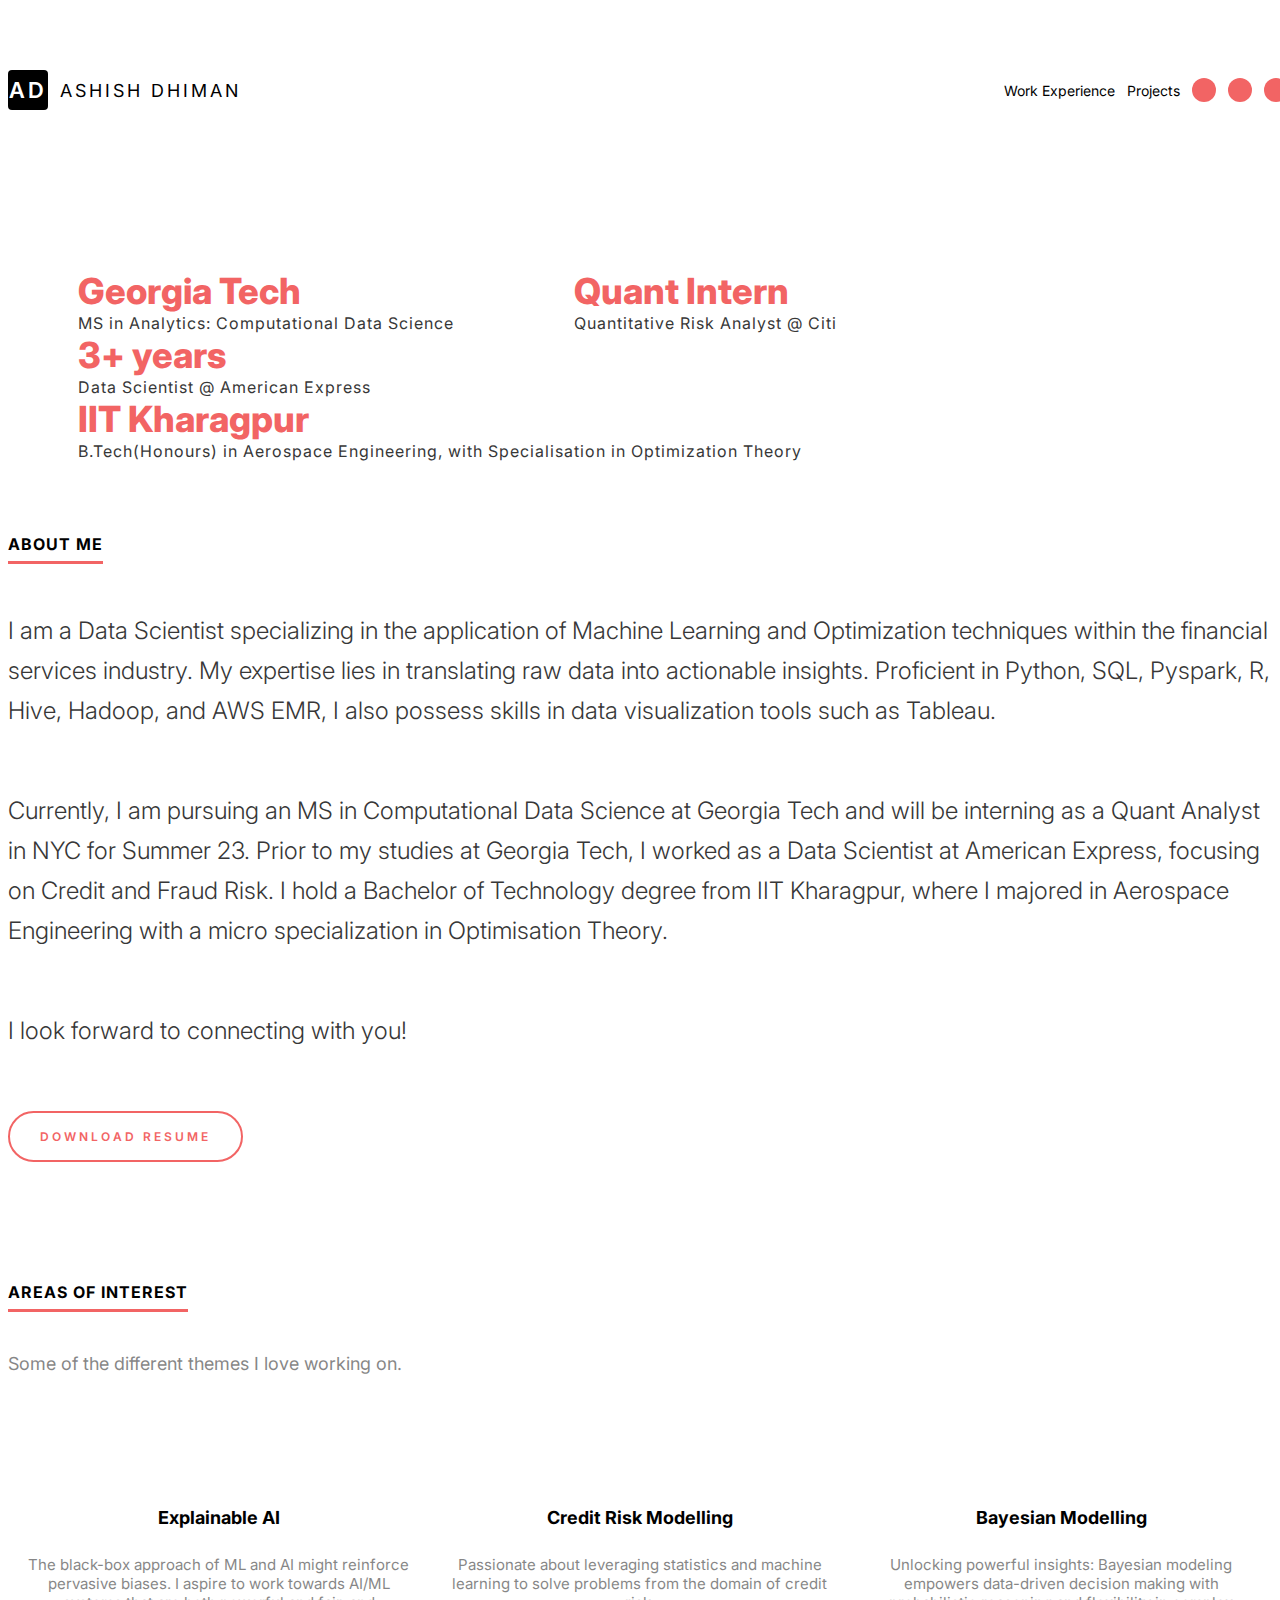
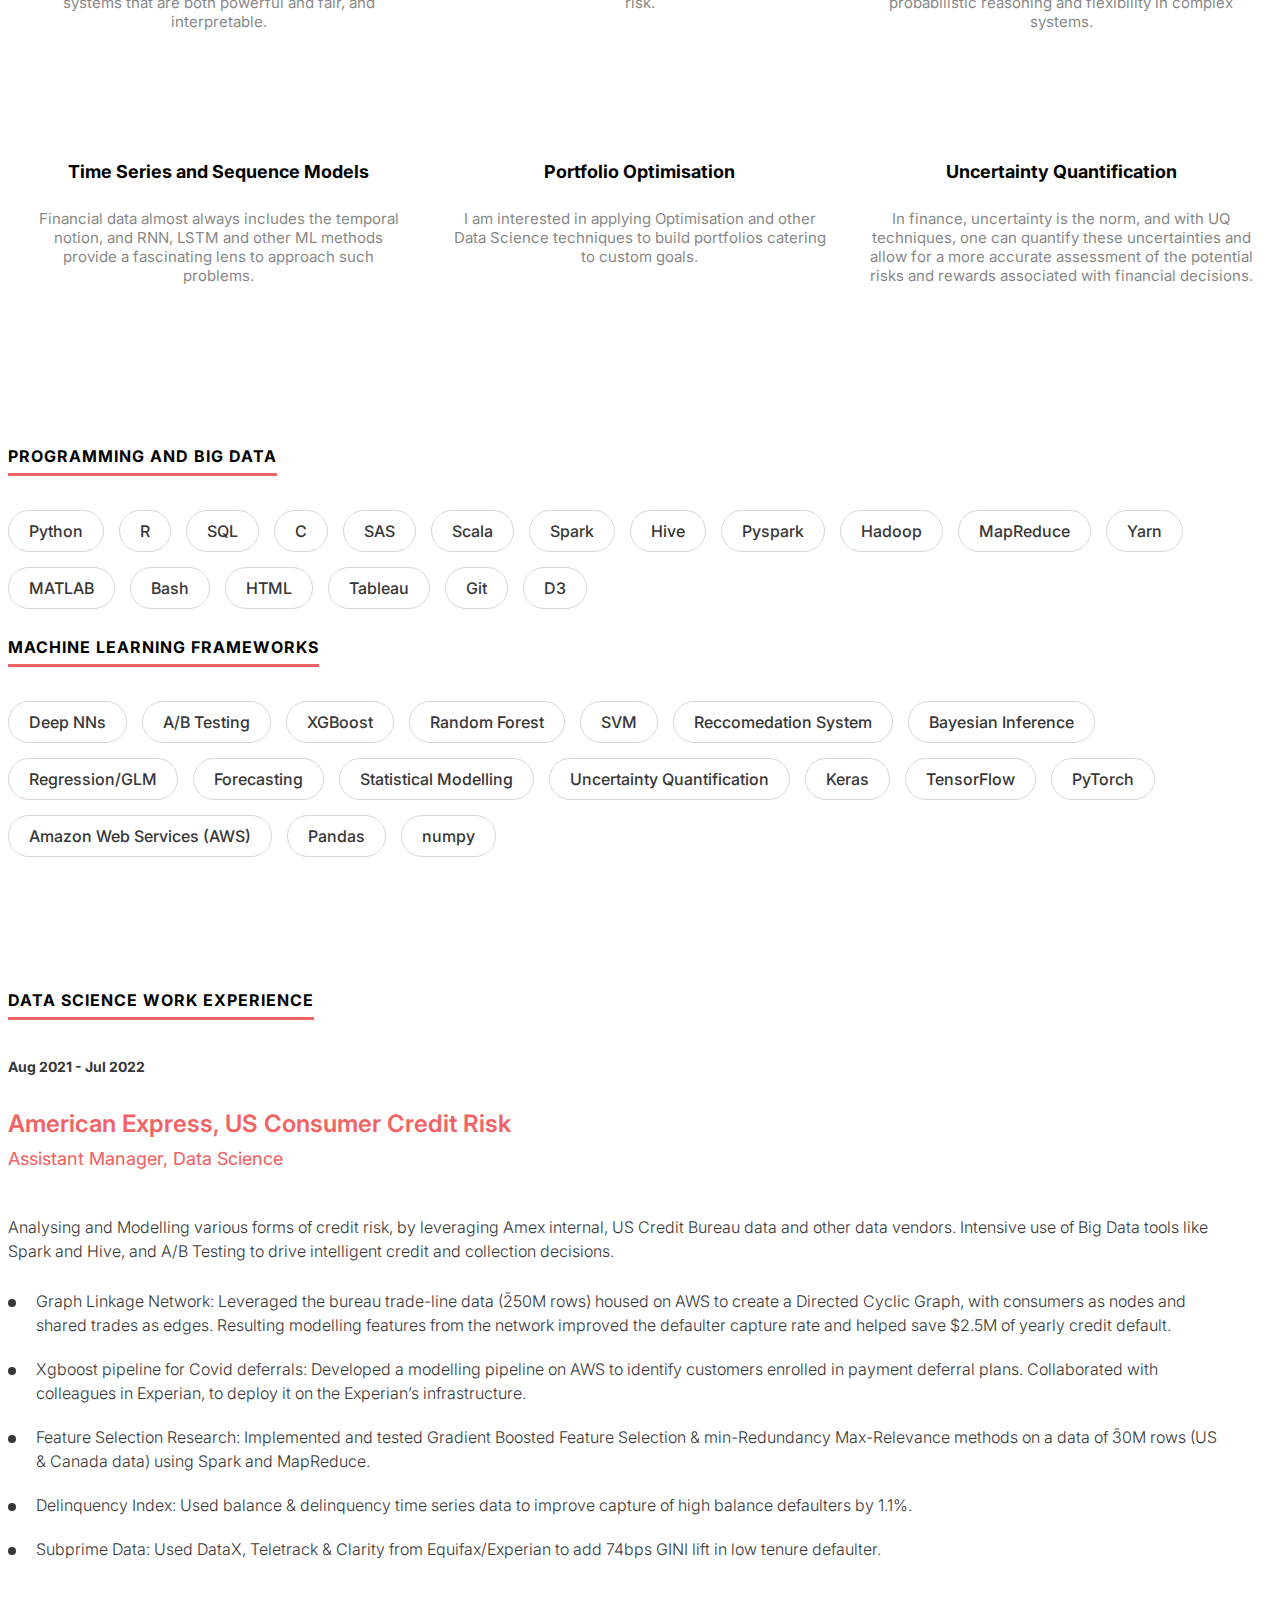
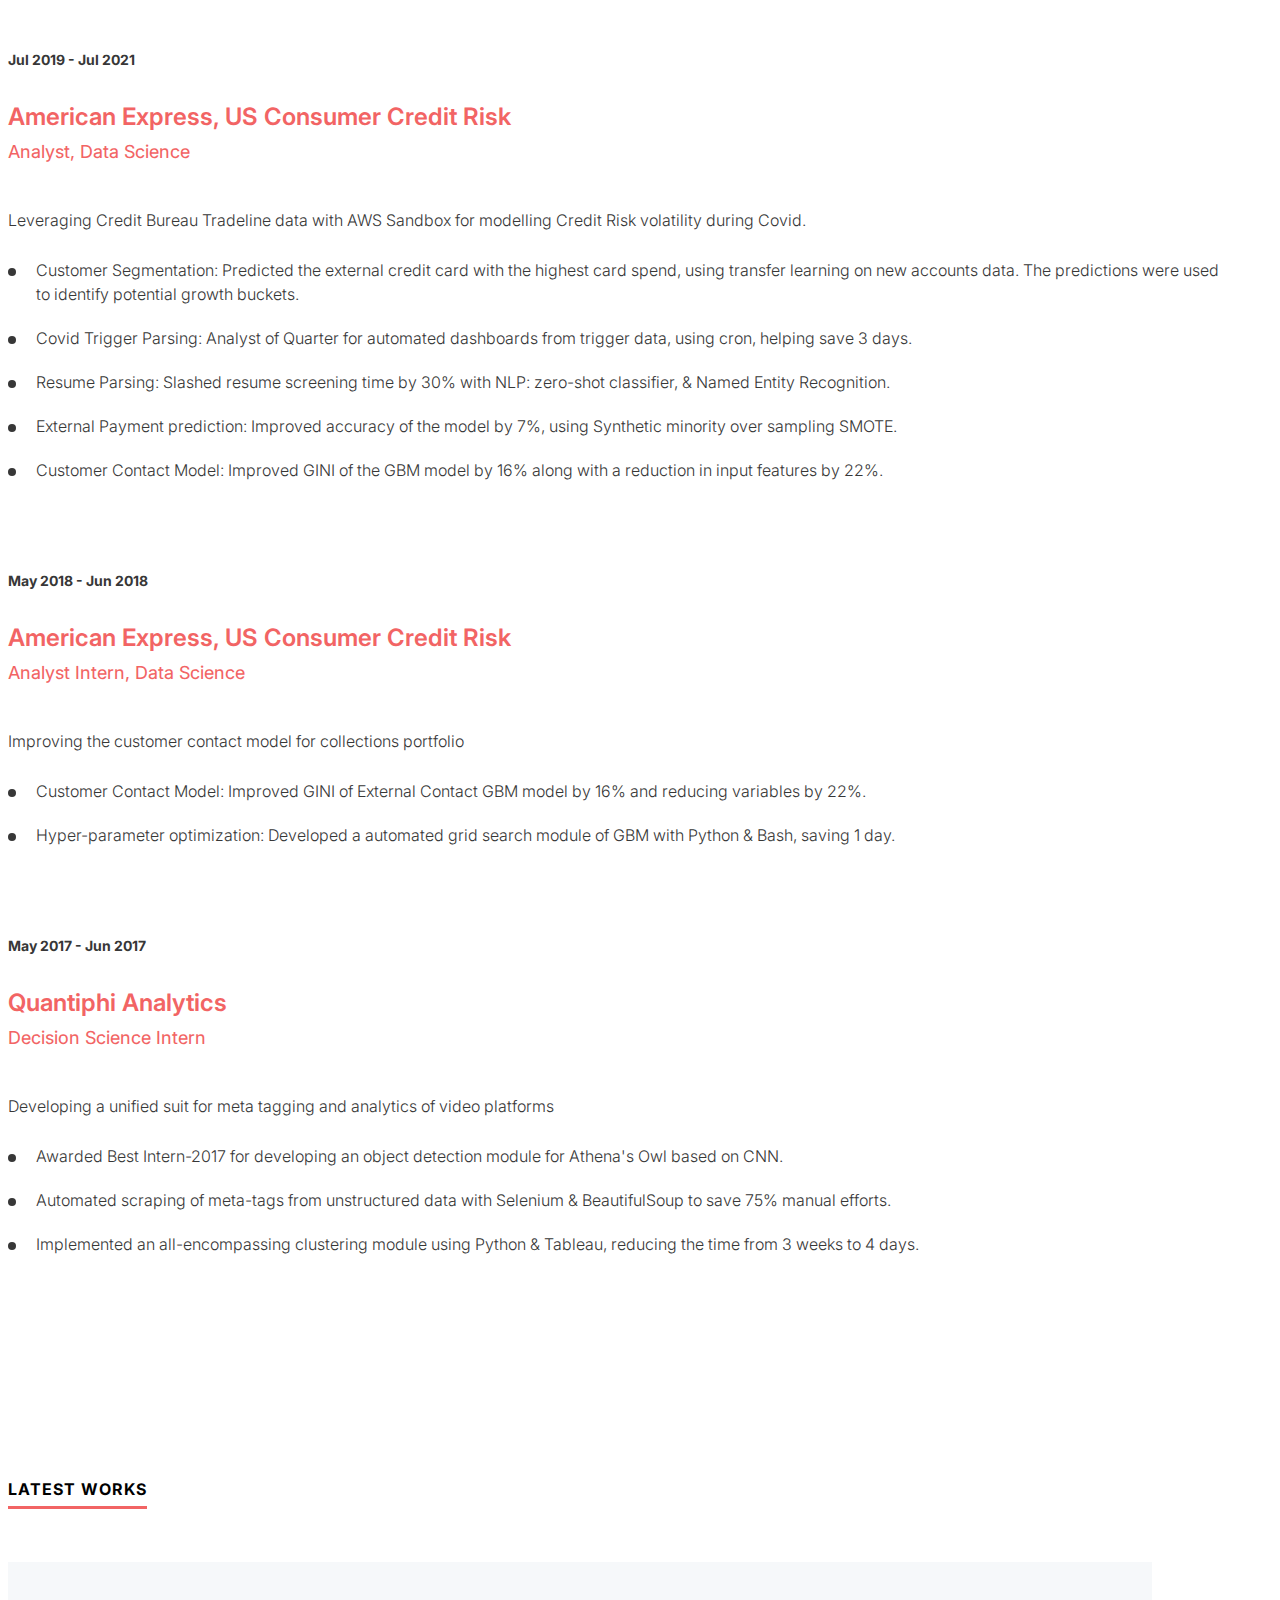
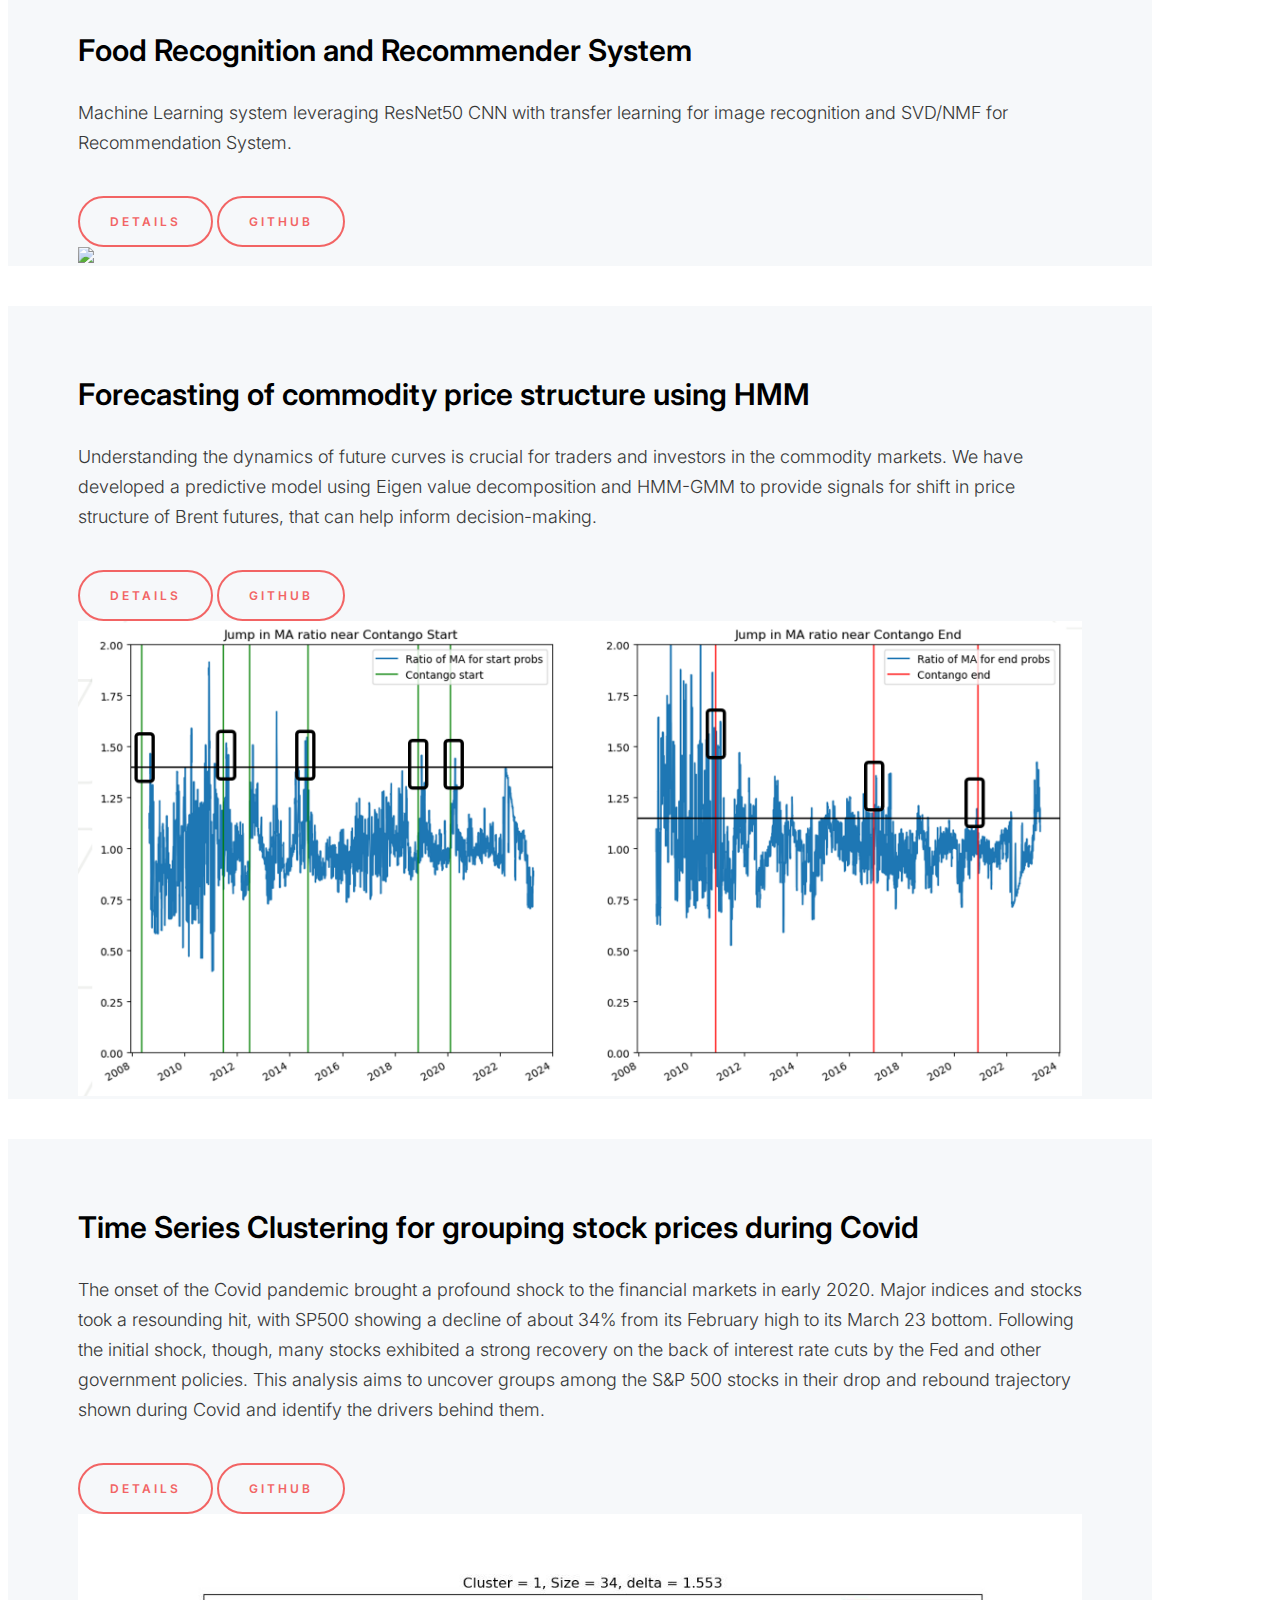
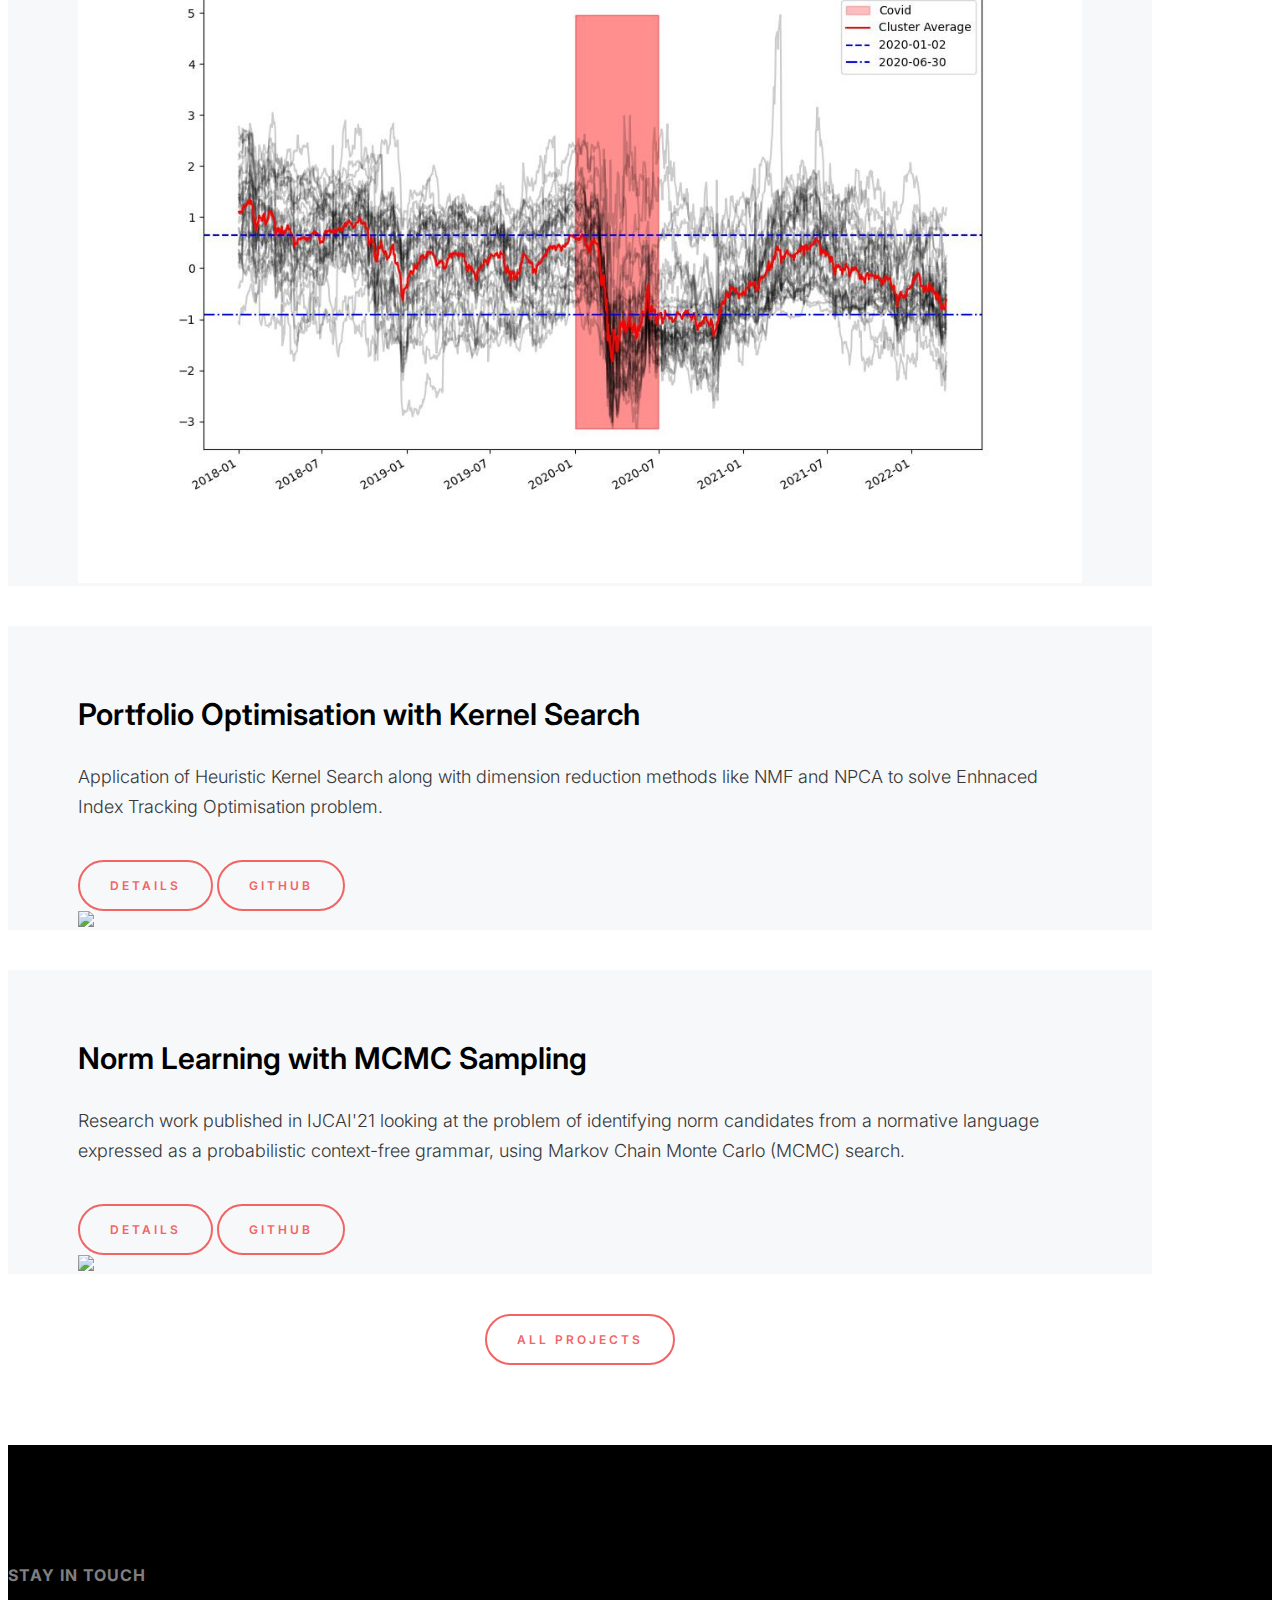
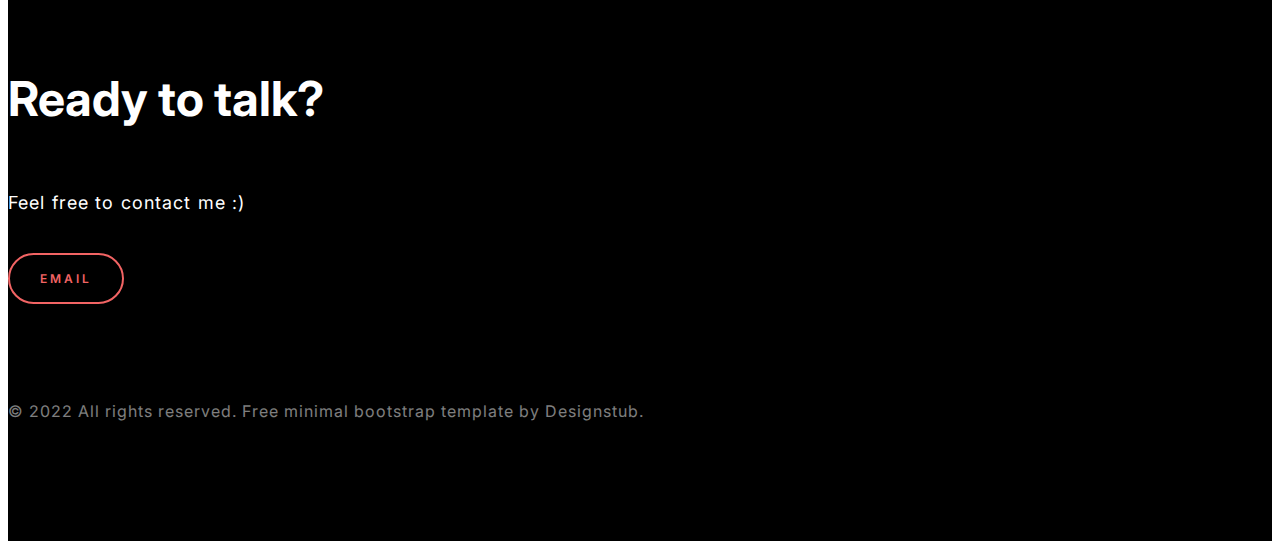
==== commit 8c54b328: "a lot of updates" ====
--- a/index.html
+++ b/index.html
@@ -46,7 +46,8 @@
               </ul> -->
               <!-- social -->
               <ul class="ds-social">
-                <a href="works-setails.html" class="">Projects</a>
+                <li></li><a href="#work_ex" class="">Work Experience</a></li>
+                <li></li><a href="works-setails.html" class="">Projects</a></li>
                 <li><a href="https://github.com/ashish1610dhiman" target="_blank"><i class="ri-github-fill"></i></a></li>
                 <li><a href="https://www.linkedin.com/in/ashish1610dhiman/" target="_blank"><i class="ri-linkedin-fill"></i></a></li>
                 <li><a href="mailto:ashish1610dhiman@gmail.com" target="_blank"><i class="ri-mail-send-fill"></i></a></li>
@@ -80,6 +81,13 @@
                     <span></span>
                   </li>
                   <li>
+                    <strong>Quant Intern</strong>
+                    <span>Quantitative Risk Analyst @ Citi</span>
+                  </li>
+                  <li>
+                    <span></span>
+                  </li>
+                  <li>
                     <strong>3+ years</strong>
                     <span>Data Scientist @ American Express</span>
                   </li>
@@ -107,8 +115,8 @@
       <div class="container">
         <section>
             <h2 class="ds-heading">About Me</h2>
-            <p>I am a Data Scientist striving for the ethical application of Data Science techniques derived from Machine Learning and Optimisation towards converting raw numbers into actionable insights. Proficient in Python, SQL, Pyspark, R, Hive, Hadoop, and AWS EMR, along with visualisation tools like Tableau.</p>
-            <p>Presently I am pursuing MS in Computational Data Science at Georgia Tech. Before joining Georgia Tech, I worked as a Data Scientist at American Express (Credit and Fraud Risk). I graduated with a Bachelor of Technology from IIT Kharagpur in 2019, majoring in Aerospace Engineering with a micro specialisation in Optimisation Theory.</p>
+            <p>I am a Data Scientist specializing in the application of Machine Learning and Optimization techniques within the financial services industry. My expertise lies in translating raw data into actionable insights. Proficient in Python, SQL, Pyspark, R, Hive, Hadoop, and AWS EMR, I also possess skills in data visualization tools such as Tableau.</p>
+            <p>Currently, I am pursuing an MS in Computational Data Science at Georgia Tech and will be interning as a Quant Analyst in NYC for Summer 23. Prior to my studies at Georgia Tech, I worked as a Data Scientist at American Express, focusing on Credit and Fraud Risk. I hold a Bachelor of Technology degree from IIT Kharagpur, where I majored in Aerospace Engineering with a micro specialization in Optimisation Theory.</p>
             <p>I look forward to connecting with you!</p>
             <div class="ds-button-sec text-center">
                 <a href="https://drive.google.com/file/d/1X1o261l2VgltXVw_zQO9Qnn13x68aT9w/view?usp=sharing" class="ds-button" target="_blank">Download Resume</a>
@@ -125,41 +133,43 @@
         <p class="aoe-grid-heading">Some of the different themes I love working on.</p>
         <div class="aoe-grid">
           <div class="aoe-grid-item">
-            <svg class="lnr lnr-code"><use xlink:href="#lnr-code"></use></svg>
+            <a href="https://drive.google.com/file/d/1RwZHSIZuzNNRiixkEPlyCBAXDzXzczWR/view?usp=sharing" target="_blank"><svg class="lnr lnr-magnifier"><use xlink:href="#lnr-magnifier"></use></svg></a>
             <!-- <span class="aoe-item-heading">Explainable AI</span> -->
             <a href="https://drive.google.com/file/d/1RwZHSIZuzNNRiixkEPlyCBAXDzXzczWR/view?usp=sharing" class="aoe-item-heading" target="_blank">Explainable AI</a>
             <p class="aoe-item-content">The black-box approach of ML and AI might reinforce pervasive biases. I aspire to work towards AI/ML systems that are both powerful and fair, and interpretable.</p>
           </div>
           <div class="aoe-grid-item">
-            <svg class="lnr lnr-chart-bars"><use xlink:href="#lnr-chart-bars"></use></svg>
-            <span class="aoe-item-heading">Credit Risk Modelling</span>
+            <a href="https://arxiv.org/abs/2305.04967" target="_blank"><svg class="lnr lnr-chart-bars"><use xlink:href="#lnr-chart-bars"></use></svg></a>
+            <!-- <span class="aoe-item-heading">Credit Risk Modelling</span> -->
+            <a href="https://arxiv.org/abs/2305.04967" class="aoe-item-heading" target="_blank">Credit Risk Modelling</a>
             <p class="aoe-item-content">Passionate about leveraging statistics and machine learning to solve problems from the domain of credit risk.</p>
           </div>
           <div class="aoe-grid-item">
-            <svg class="lnr lnr-cog"><use xlink:href="#lnr-cog"></use></svg>
-            <span class="aoe-item-heading">Optimization</span>
-            <!-- <a href="https://github.com/ashish1610dhiman/time_series_practice" class="aoe-item-heading" target="_blank">Time Series</a> -->
-            <p class="aoe-item-content">Apart from being the core of almost all ML models, Optimisation often is instrumental as the link between ML models and business decisions.</p>
+            <a href="https://github.com/ashish1610dhiman/UQ_deep_learning" target="_blank"><svg class="lnr lnr-cog"><use xlink:href="#lnr-cog"></use></svg></a>
+            <!-- <span class="aoe-item-heading">Bayesian Modelling</span> -->
+            <a href="https://github.com/ashish1610dhiman/UQ_deep_learning" class="aoe-item-heading" target="_blank">Bayesian Modelling</a>
+            <p class="aoe-item-content">Unlocking powerful insights: Bayesian modeling empowers data-driven decision making with probabilistic reasoning and flexibility in complex systems.</p>
           </div>
         </div>
         <div class="aoe-grid">
           <div class="aoe-grid-item">
-            <svg class="lnr lnr-hourglass"><use xlink:href="#lnr-hourglass"></use></svg>
+            <a href="https://github.com/ashish1610dhiman/time_series_practice" target="_blank"><svg class="lnr lnr-hourglass"><use xlink:href="#lnr-hourglass"></use></svg></a>
             <!-- <span class="aoe-item-heading">Time Series</span> -->
-            <a href="https://github.com/ashish1610dhiman/time_series_practice" class="aoe-item-heading" target="_blank">Time Series</a>
-            <p class="aoe-item-content">Financial data almost always includes the temporal notion, and Time Series provides a fascinating lens to approach such problems.</p>
+            <a href="https://github.com/ashish1610dhiman/time_series_practice" class="aoe-item-heading" target="_blank">Time Series and Sequence Models</a>
+            <p class="aoe-item-content">Financial data almost always includes the temporal notion, and RNN, LSTM and other ML methods provide a fascinating lens to approach such problems.</p>
             <p class="aoe-item-content"></p>
           </div>
           <div class="aoe-grid-item">
-            <svg class="lnr lnr-sort-amount-asc"><use xlink:href="#lnr-sort-amount-asc"></use></svg>
+            <a href="https://github.com/ashish1610dhiman/enhanced_index_tracking" target="_blank"> <svg class="lnr lnr-sort-amount-asc"><use xlink:href="#lnr-sort-amount-asc"></use></svg></a>
             <!-- <span class="aoe-item-heading">Portfolio Optimisation</span> -->
             <a href="https://github.com/ashish1610dhiman/enhanced_index_tracking" class="aoe-item-heading" target="_blank">Portfolio Optimisation</a>
             <p class="aoe-item-content">I am interested in applying Optimisation and other Data Science techniques to build portfolios catering to custom goals.</p>
           </div>
           <div class="aoe-grid-item">
-            <svg class="lnr lnr-layers"><use xlink:href="#lnr-layers"></use></svg>
-            <span class="aoe-item-heading">Sequence Models</span>
-            <p class="aoe-item-content">RNN, LSTM and other Deep Learning methods for Time Series datasets.</p>
+            <a href="https://youtu.be/LUPPsyspBS0" target="_blank"><svg class="lnr lnr-layers"><use xlink:href="#lnr-layers"></use></svg></a>
+            <a href="https://youtu.be/LUPPsyspBS0" class="aoe-item-heading" target="_blank">Uncertainty Quantification</a>
+            <!-- <span class="aoe-item-heading">Uncertainty Quantification</span> -->
+            <p class="aoe-item-content">In finance, uncertainty is the norm, and  with UQ techniques, one can quantify these uncertainties and allow for a more accurate assessment of the potential risks and rewards associated with financial decisions.</p>
           </div>
         </div>
       </div>
@@ -190,22 +200,26 @@
                <li>HTML</li>
                <li>Tableau</li>
                <li>Git</li>
+               <li>D3</li>
              </ul>
           </div>
           <div class="col-12 col-sm-12 col-md-6 col-lg-6 col-xl-6 col-xxl-6">
             <h2 class="ds-heading">Machine Learning Frameworks</h2>
             <ul class="ds-skills-list">
+              <li>Deep NNs</li>
               <li>A/B Testing</li>
               <li>XGBoost</li>
               <li>Random Forest</li>
               <li>SVM</li>
               <li>Reccomedation System</li>
-              <li>Bayesian Modelling</li>
+              <li>Bayesian Inference</li>
               <li>Regression/GLM</li>
               <li>Forecasting</li>
               <li>Statistical Modelling</li>
+              <li>Uncertainty Quantification</li>
               <li>Keras</li>
               <li>TensorFlow</li>
+              <li>PyTorch</li>
               <li>Amazon Web Services (AWS)</li>
               <li>Pandas</li>
               <li>numpy</li>
@@ -217,13 +231,13 @@
     <!--  Skills -->
 
    <!-- Experience -->
-   <div class="ds-experience-section">
+   <div id="work_ex" class="ds-experience-section">
      <div class="container">
         <h2 class="ds-heading">Data Science Work Experience</h2>
         <div class="row ds-experience-list">
             <div class="col-12 col-sm-12 col-md-6 col-lg-6 col-xl-6 col-xxl-6">
               <section>
-                <span class="ds-year">2021 - 2022</span>
+                <span class="ds-year">Aug 2021 - Jul 2022</span>
                 <h3 class="ds-officename">American Express, US Consumer Credit Risk</h3>
                 <span class="ds-department">Assistant Manager, Data Science</span>
                 <p>Analysing and Modelling various forms of credit risk, by leveraging Amex internal, US Credit Bureau data and other data vendors. Intensive use of Big Data tools like Spark and Hive, and A/B Testing to drive intelligent credit and collection decisions.</p>
@@ -238,7 +252,7 @@
             </div>
             <div class="col-12 col-sm-12 col-md-6 col-lg-6 col-xl-6 col-xxl-6">
               <section>
-                <span class="ds-year">2019 - 2021</span>
+                <span class="ds-year">Jul 2019 - Jul 2021</span>
                 <h3 class="ds-officename">American Express, US Consumer Credit Risk</h3>
                 <span class="ds-department">Analyst, Data Science</span>
                 <p>Leveraging Credit Bureau Tradeline data with AWS Sandbox for modelling Credit Risk volatility during Covid.</p>
@@ -248,6 +262,31 @@
                   <li>Resume Parsing: Slashed resume screening time by 30% with NLP: zero-shot classifier, & Named Entity Recognition. </li>
                   <li>External Payment prediction: Improved accuracy of the model by 7%, using Synthetic minority over sampling SMOTE. </li>
                   <li>Customer Contact Model: Improved GINI of the GBM model by 16% along with a reduction in input features by 22%. </li>
+                </ul>
+              </section>
+            </div>
+            <div class="col-12 col-sm-12 col-md-6 col-lg-6 col-xl-6 col-xxl-6">
+              <section>
+                <span class="ds-year">May 2018 - Jun 2018</span>
+                <h3 class="ds-officename">American Express, US Consumer Credit Risk</h3>
+                <span class="ds-department">Analyst Intern, Data Science</span>
+                <p>Improving the customer contact model for collections portfolio</p>
+                <ul>
+                  <li>Customer Contact Model: Improved GINI of External Contact GBM model by 16% and reducing variables by 22%.</li>
+                  <li>Hyper-parameter optimization: Developed a automated grid search module of GBM with Python & Bash, saving 1 day.</li>
+                </ul>
+              </section>
+            </div>
+            <div class="col-12 col-sm-12 col-md-6 col-lg-6 col-xl-6 col-xxl-6">
+              <section>
+                <span class="ds-year">May 2017 - Jun 2017</span>
+                <h3 class="ds-officename">Quantiphi Analytics</h3>
+                <span class="ds-department">Decision Science Intern</span>
+                <p>Developing a unified suit for meta tagging and analytics of video platforms</p>
+                <ul>
+                  <li>Awarded Best Intern-2017 for developing an object detection module for Athena's Owl based on CNN. </li>
+                  <li>Automated scraping of meta-tags from unstructured data with Selenium & BeautifulSoup to save 75% manual efforts.</li>
+                  <li>Implemented an all-encompassing clustering module using Python & Tableau, reducing the time from 3 weeks to 4 days. </li>
                 </ul>
               </section>
             </div>
--- a/assets/css/main.css
+++ b/assets/css/main.css
@@ -82,9 +82,9 @@
   5. >>> Experience Style
 ----------------------------------------------------------------*/
 .ds-experience-section{ padding-bottom: 120px; }
-.ds-experience-list section{ padding-right: 70px; }
+.ds-experience-list section{ padding-right: 50px; padding-bottom: 70px; }
 .ds-experience-list{ padding-top: 15px; }
-.ds-officename{ font-size: 24px; font-weight: 520; margin-bottom:10px;}
+.ds-officename{ color: #F26464; font-size: 24px; font-weight: 610; margin-bottom:10px;}
 .ds-experience-list span{ display: block; }
 span.ds-year{ color: #373737; font-size: 14px; font-weight: 700; padding-bottom: 10px; }
 span.ds-department{ color: #373737; font-weight: 430; font-size: 18px; padding-bottom: 30px; color: var(--highlight-colour); }
@@ -97,14 +97,16 @@
 ----------------------------------------------------------------*/
 .ds-work-section{ padding-bottom: 80px; }
 .ds-work-list{ padding-left: 70px; padding-top:40px; padding-right: 70px; background-color:#F6F8FA; margin-bottom: 40px; }
-.ds-work-list section{ padding-top: 20px; padding-right: 120px; padding-bottom: ; }
+.ds-work-list-section{ padding-top: 20px; padding-right: 120px; padding-bottom: ; }
+.ds-work-list-section1{ padding-top: 30px; padding-right: 120px; }
 .ds-work-tilte{ color: #000; font-size: 30px; line-height: 36px; font-weight: 600; margin-bottom: 30px; }
 .ds-work-list p{ font-weight: 300; font-size: 18px; line-height: 30px; }
 .ds-work-list .ds-button{ margin-top: 20px; }
 
 .ds-work-det-hed{ padding-top: 42px; padding-bottom: 80px; }
 .ds-work-det-title{ font-weight: 600; color:#000; font-size: 25px; margin-bottom: 20px; }
-.ds-work-det-dep{ display:block;font-weight: 300; color: #000; font-size: 18px; padding-bottom: 16px; }
+.ds-work-det-dep{ display:block;font-weight: 300; color: #000; font-size: 18px; padding-bottom: 20px; }
+.ds-work-det-img{padding-bottom: 20px; padding-top: 20px; width: auto; height: auto}
 .ds-work-content-sec{ padding: 100px 0; }
 .ds-work-content-sec p{ font-size: 18px; line-height: 36px; margin-bottom: 30px; }
 .ds-work-content-sec h2{ font-size: 30px; font-weight: 700; margin-bottom: 30px; }
@@ -147,8 +149,8 @@
 }
 
 .aoe-grid-item {
-	max-width: 300px;
-	font-size: 16px;
+	max-width: 385px;
+	font-size: 15px;
 	color: #373737;
 	text-align: center;
 	cursor: text;
@@ -206,7 +208,7 @@
 -------------------------------------------------------------------------------*/
 @media (max-width: 768px) {
 	.ds-header,.ds-header.ds-fixed-header{ padding: 15px 0; }
-	.ds-banner,.ds-about-section,.ds-skills-section,.ds-experience-section,.ds-work-section,.ds-work-details-section{ padding-left: 10px; padding-right: 10px; }
+	.ds-banner,.ds-about-section,.ds-skills-section,.ds-experience-section,.ds-work-section,.ds-work-details-section{ padding-left: 10px; padding-right: 10px; padding-bottom: 20px;}
 	.ds-logo{ font-size: 0; }
 	.ds-banner figure{ padding: 30px 0; }
 	.ds-banner section{ padding-left: 0;padding-right: 0; }
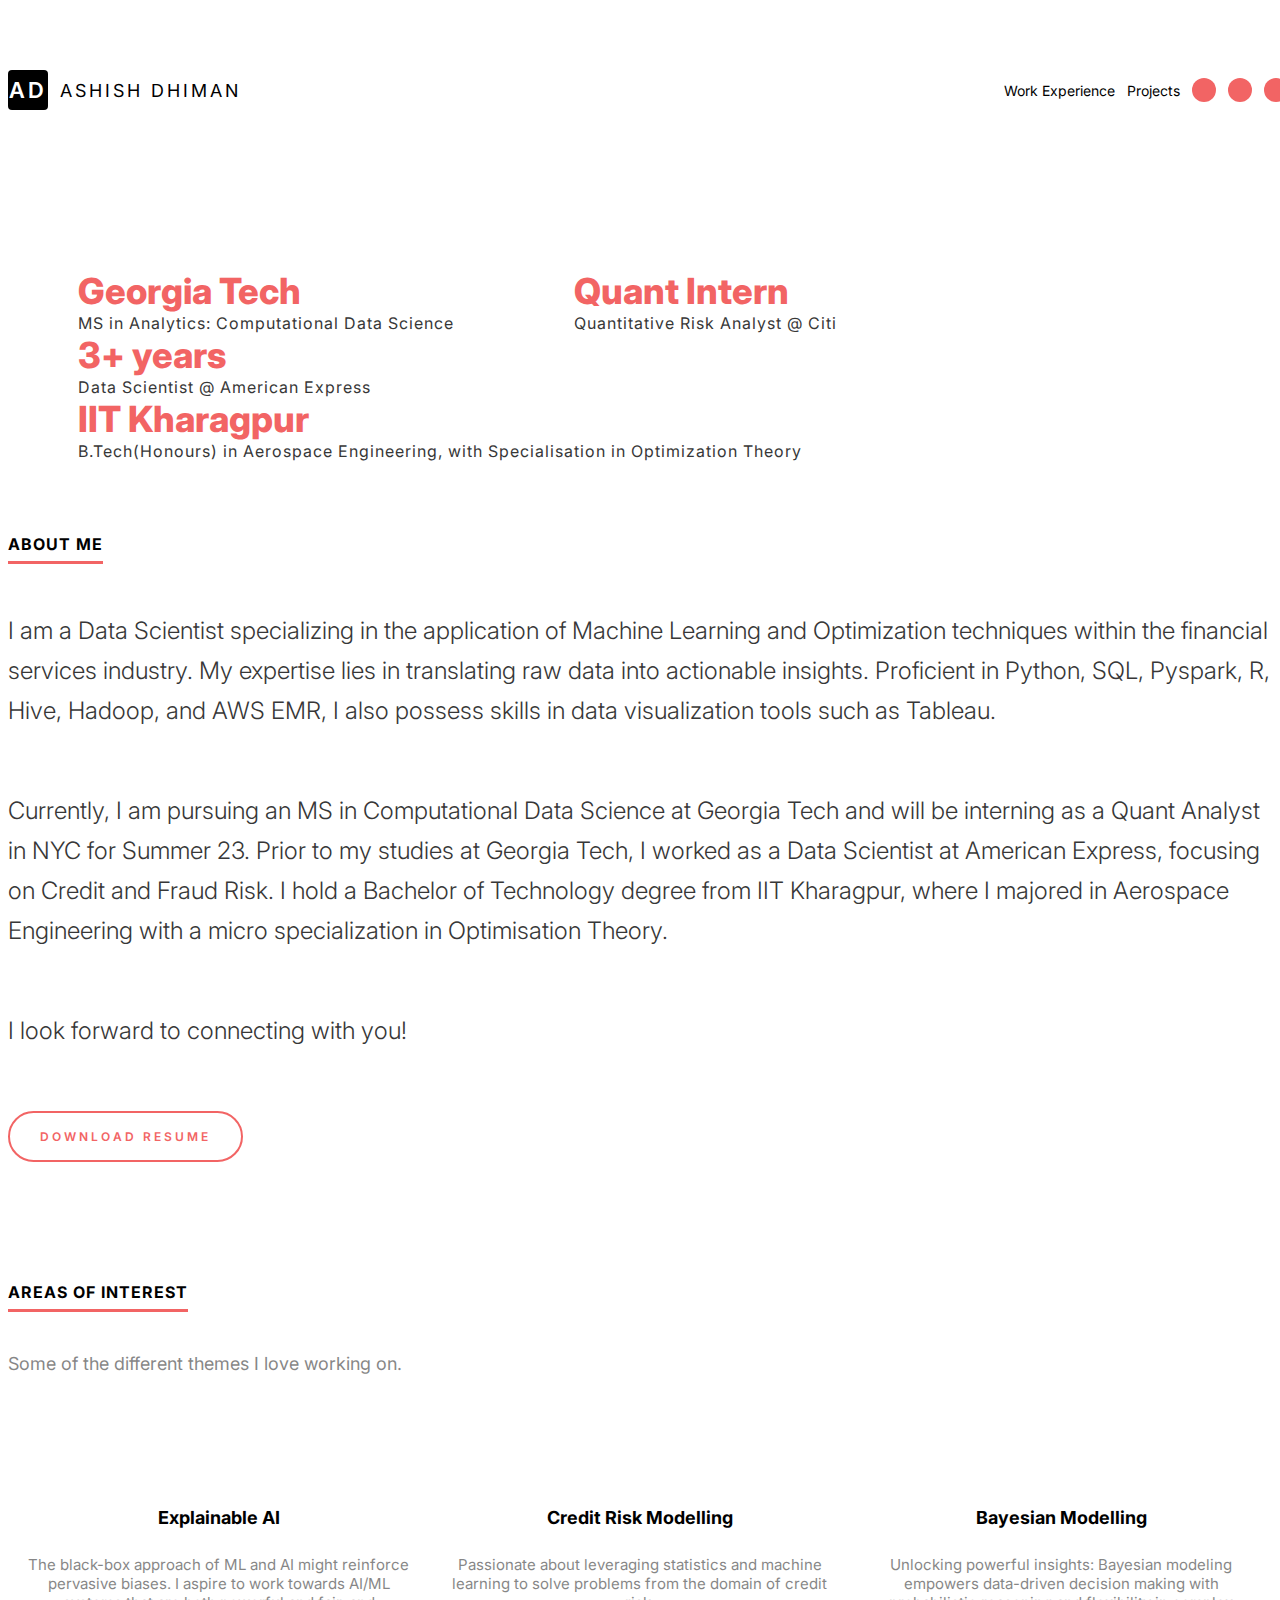
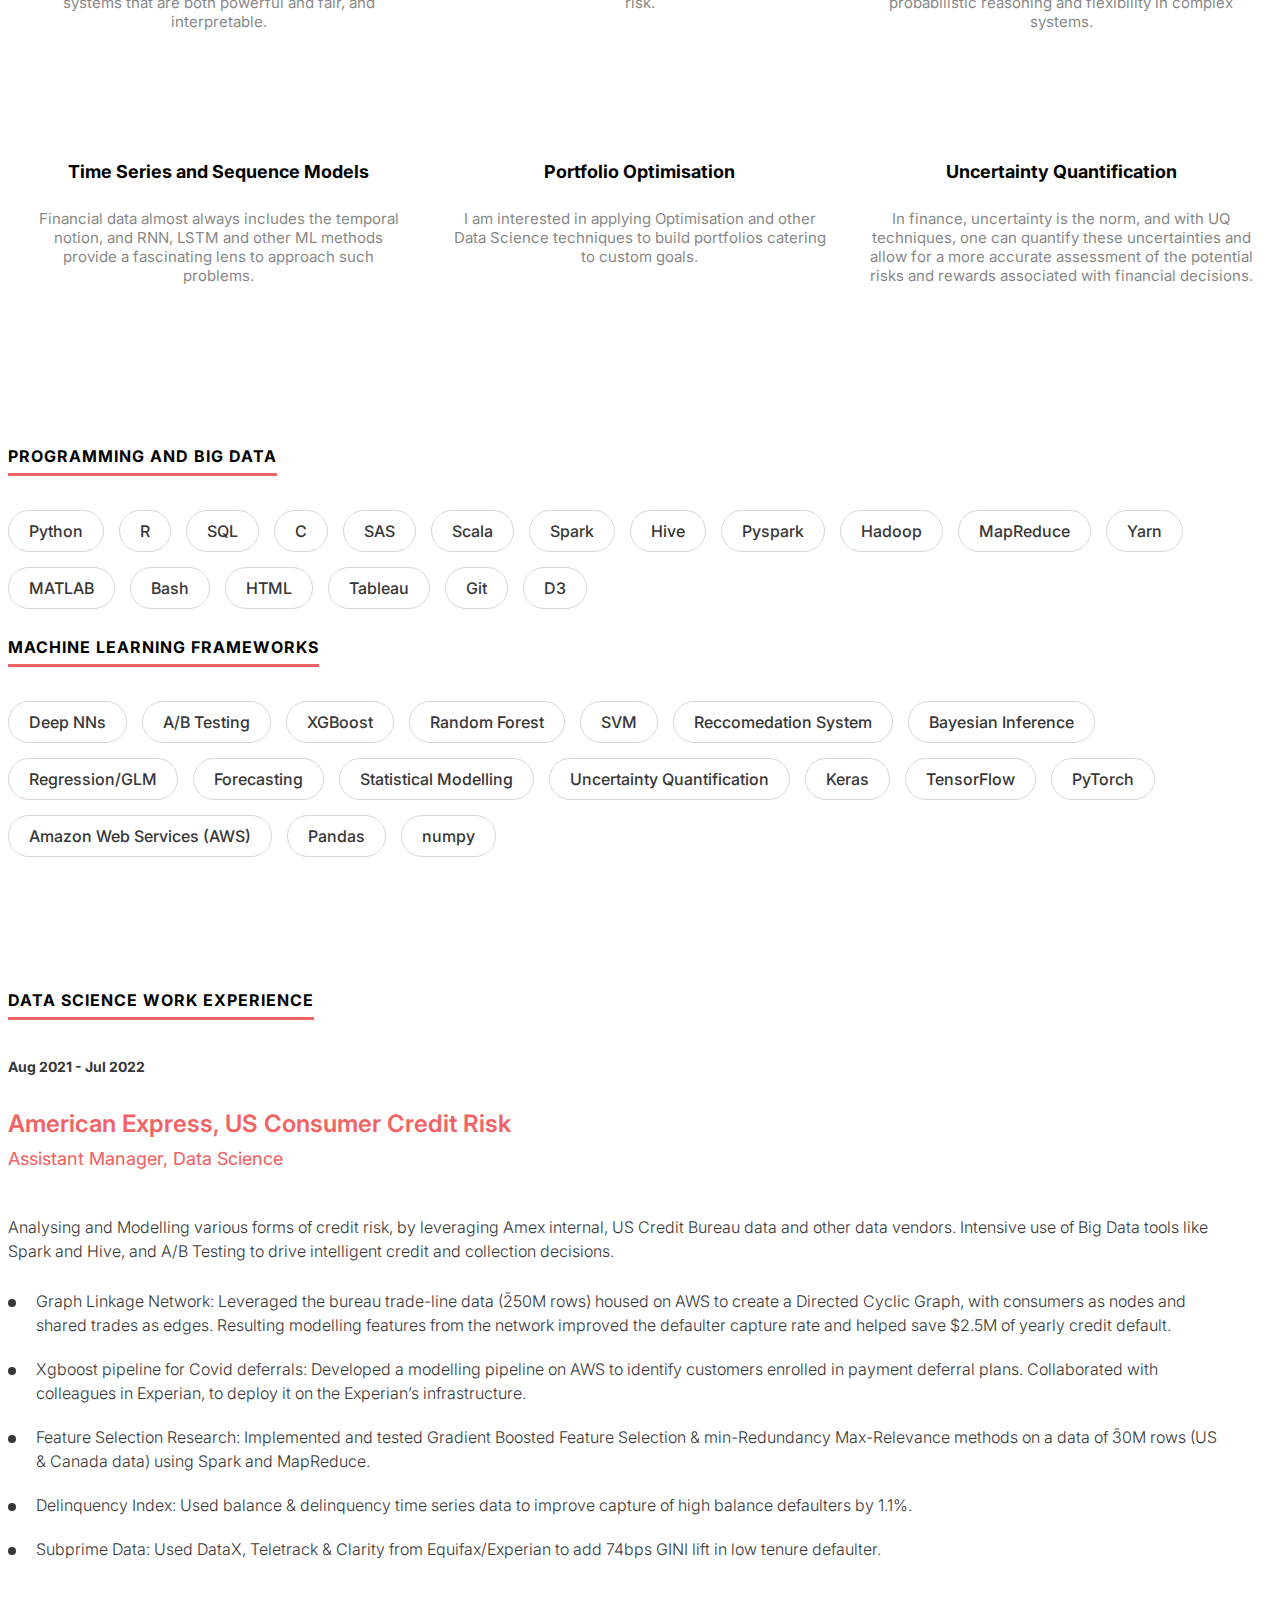
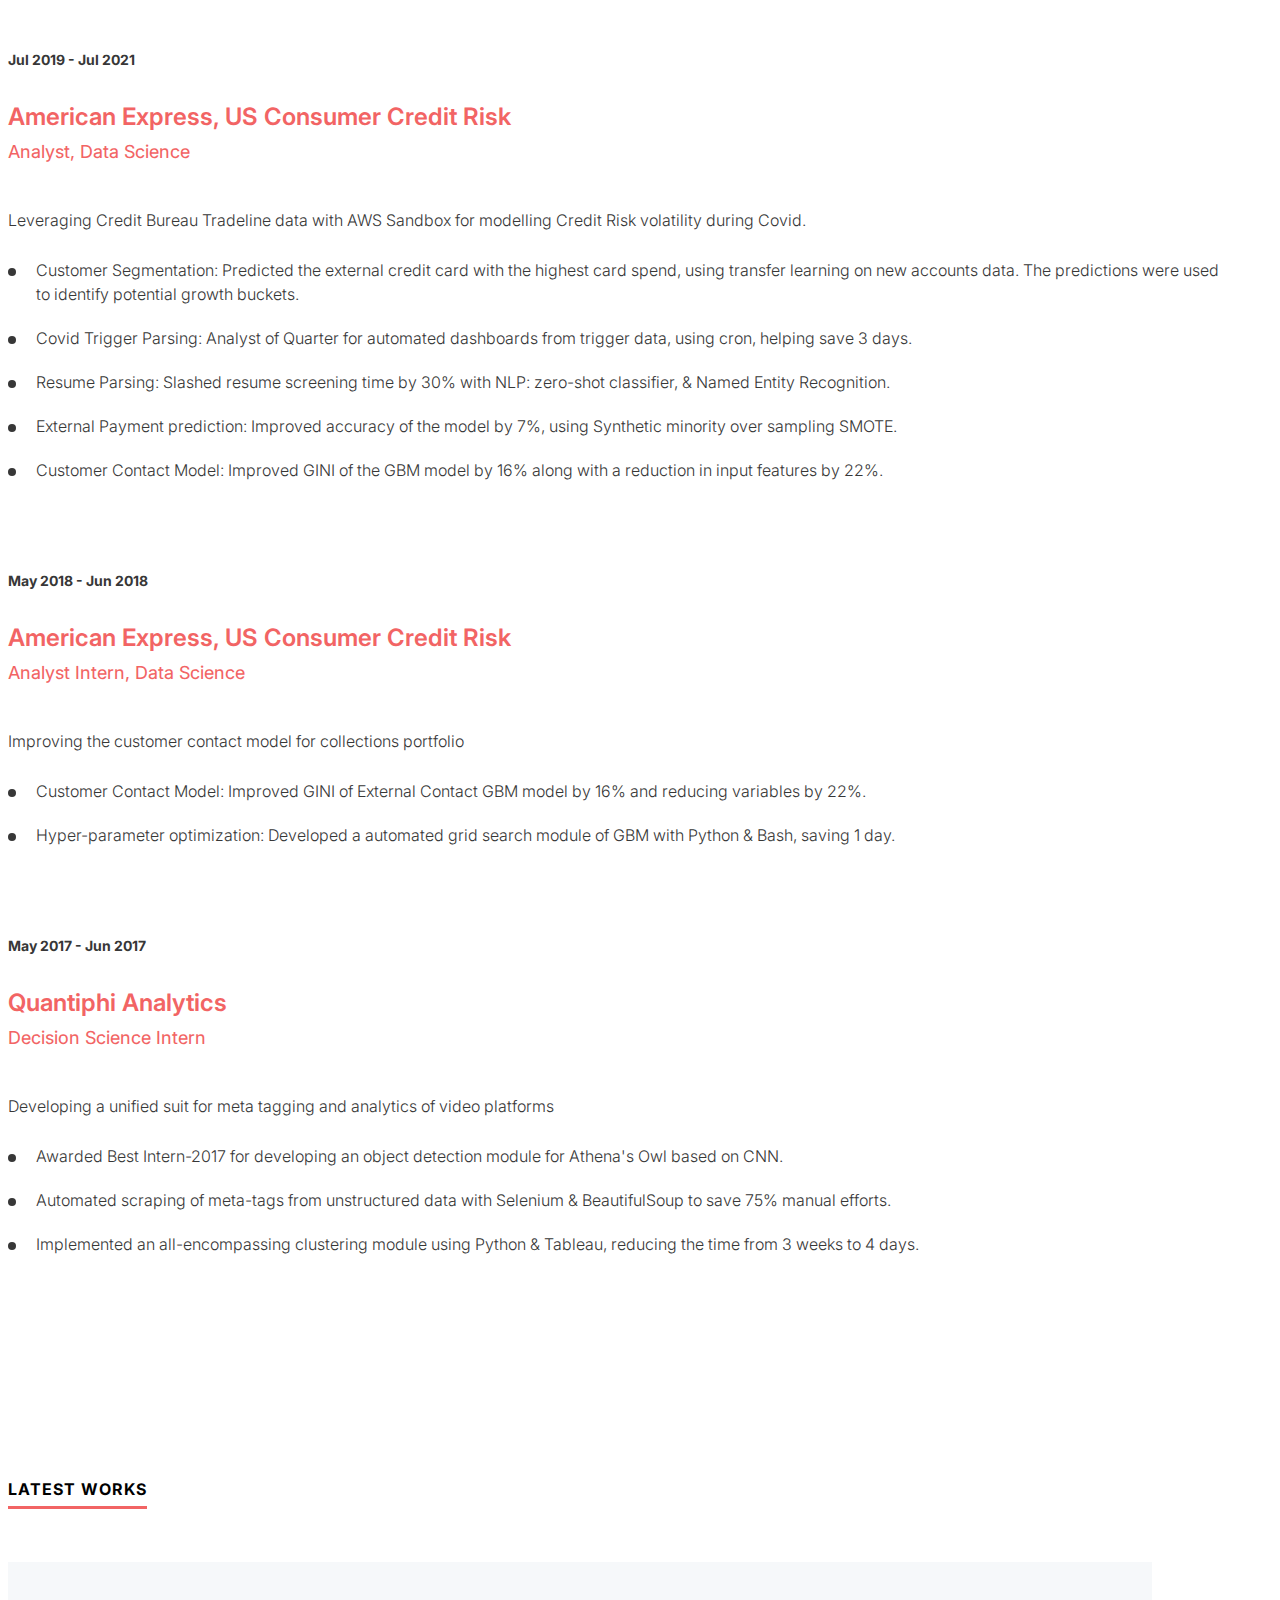
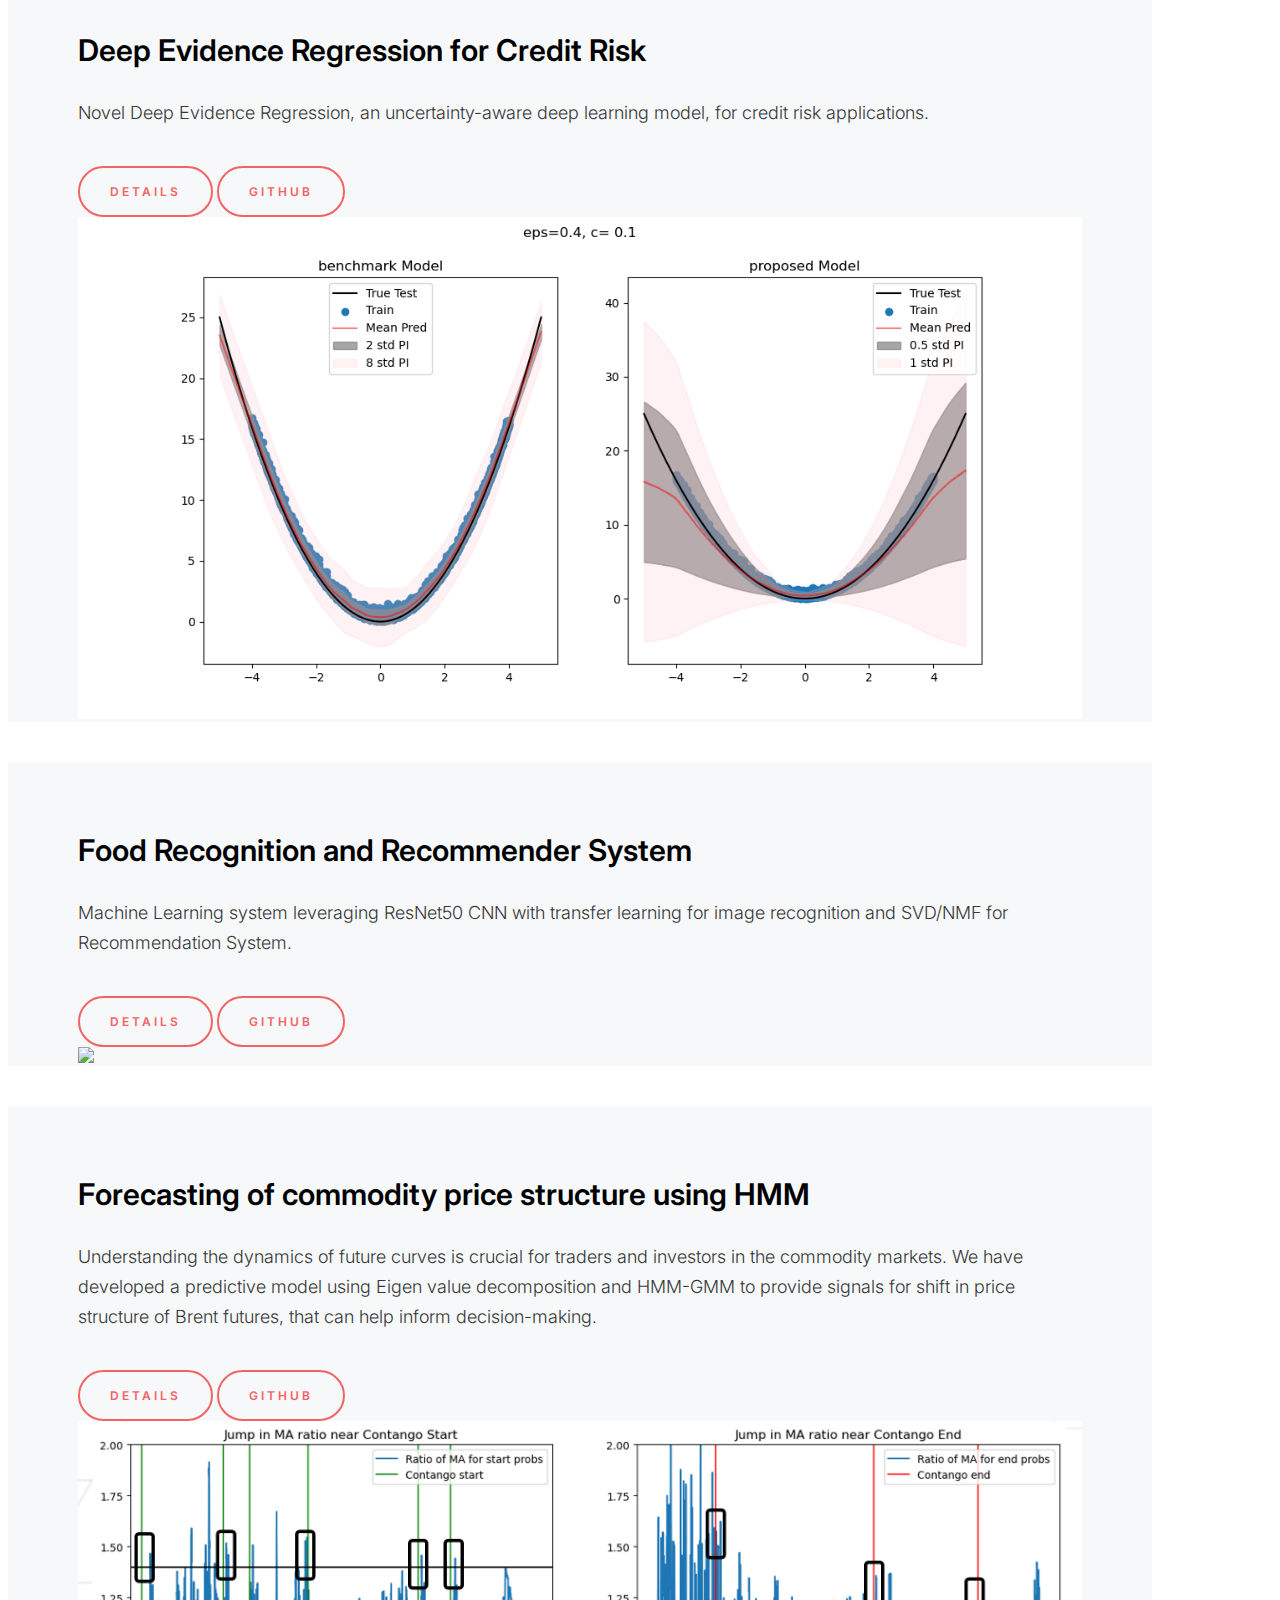
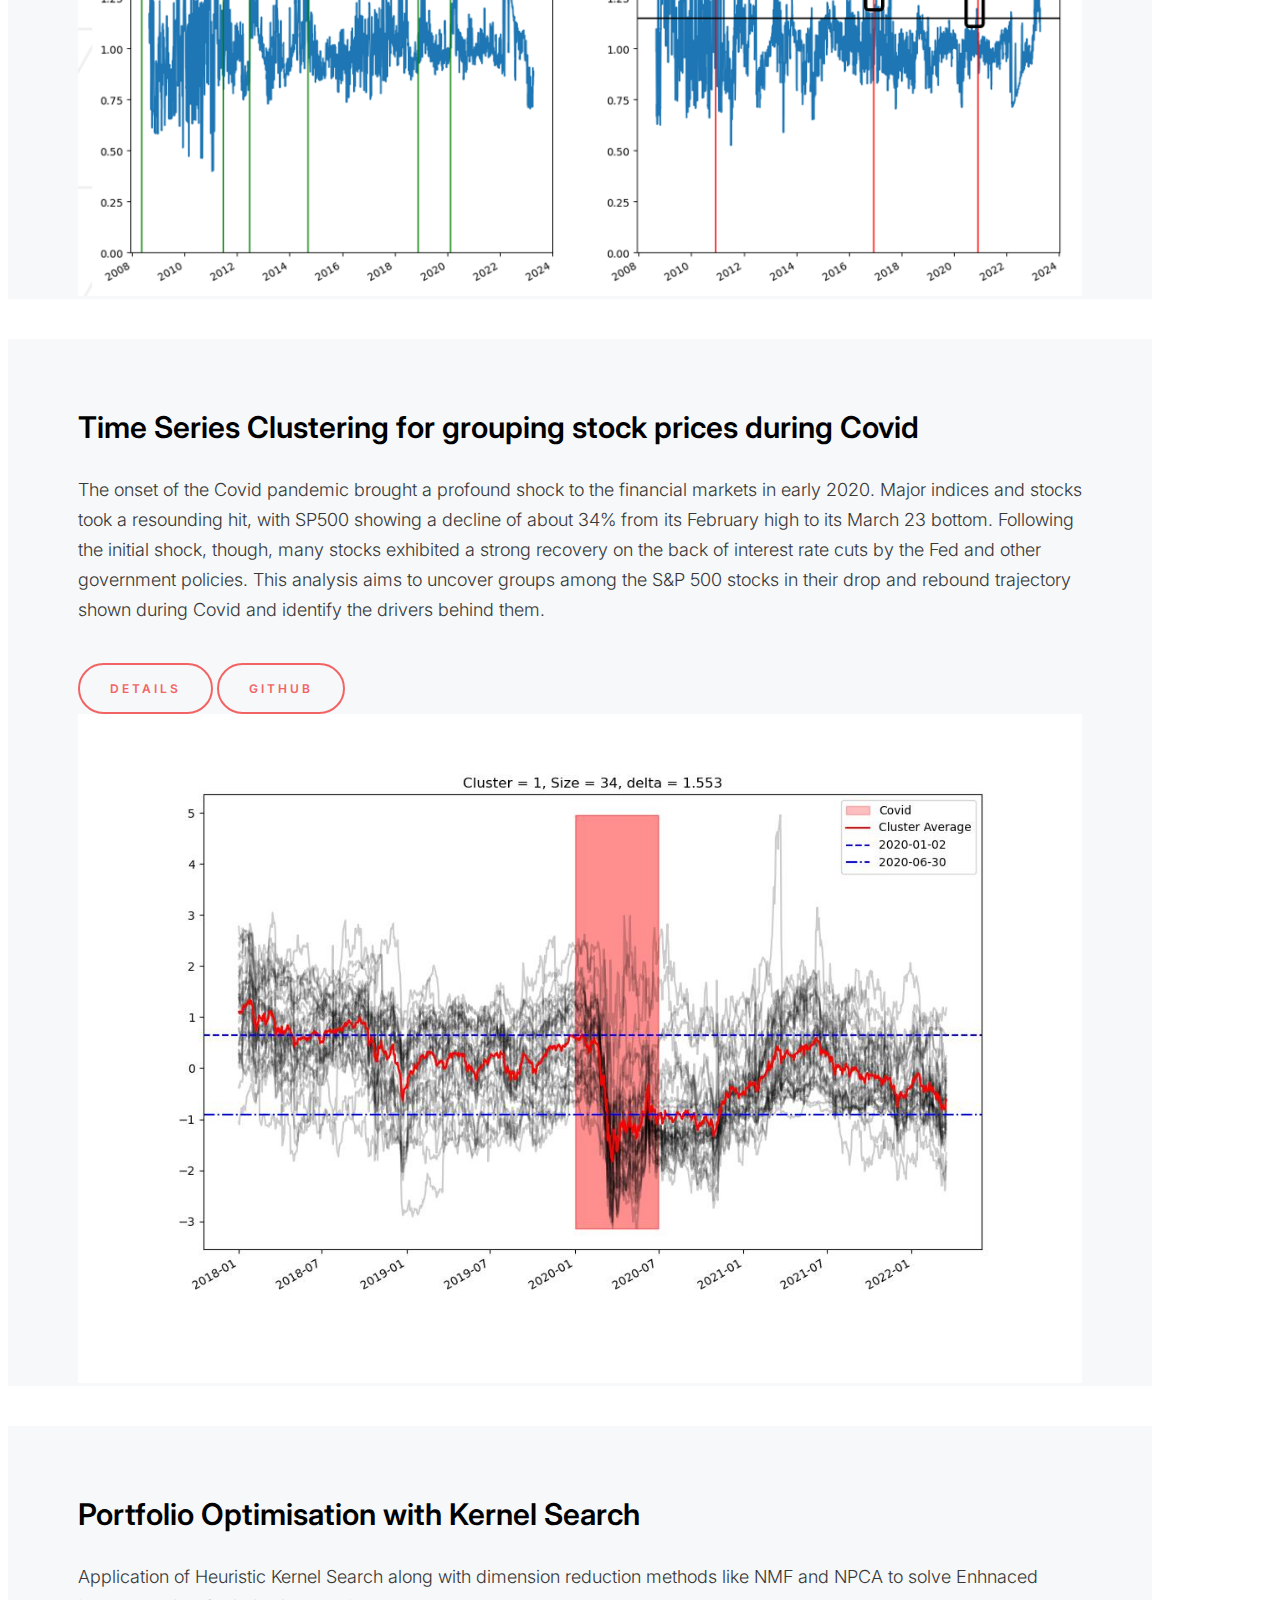
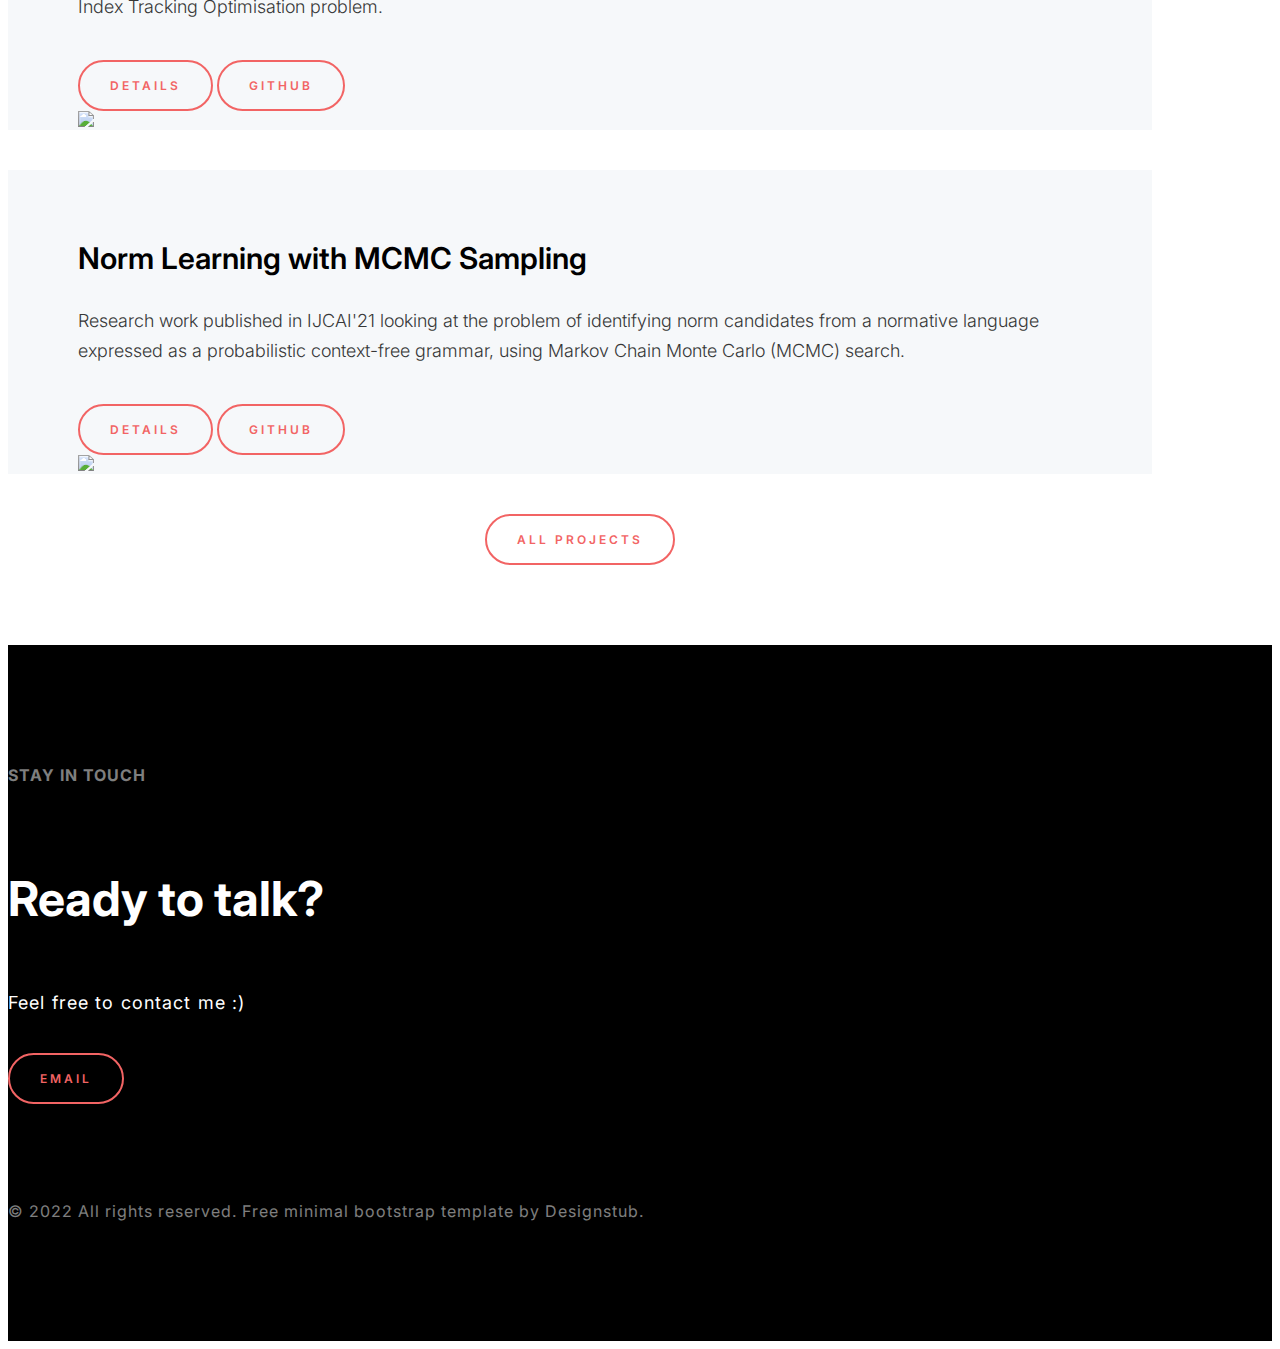
==== commit 5cb13648: "added deep evidence regression" ====
--- a/index.html
+++ b/index.html
@@ -304,6 +304,21 @@
               <div class="row">
                   <div class="col-12 col-sm-12 col-md-7 col-lg-7 col-xl-7 col-xxl-7">
                       <section>
+                          <h3 class="ds-work-tilte">Deep Evidence Regression for Credit Risk</h3>
+                          <p>Novel Deep Evidence Regression, an uncertainty-aware deep learning model, for credit risk applications.</p>
+                          <a href="https://ml-7641-fall-2022.github.io/RoboChef/" class="ds-button" target="_blank">Details</a>
+                          <a href="https://github.com/ML-7641-Fall-2022/RoboChef" class="ds-button" target="_blank">Github</a>
+                      </section>
+                  </div>
+                  <div class="col-12 col-sm-12 col-md-5 col-lg-5 col-xl-5 col-xxl-5">
+                      <figure><img src="assets/images/results_eps=0.4,c=0.1.png"></figure>
+                  </div>
+              </div>
+            </div>
+            <div class="ds-work-list">
+              <div class="row">
+                  <div class="col-12 col-sm-12 col-md-7 col-lg-7 col-xl-7 col-xxl-7">
+                      <section>
                           <h3 class="ds-work-tilte">Food Recognition and Recommender System</h3>
                           <p>Machine Learning system leveraging ResNet50 CNN with transfer learning for image recognition and SVD/NMF for Recommendation System.</p>
                           <a href="https://ml-7641-fall-2022.github.io/RoboChef/" class="ds-button" target="_blank">Details</a>
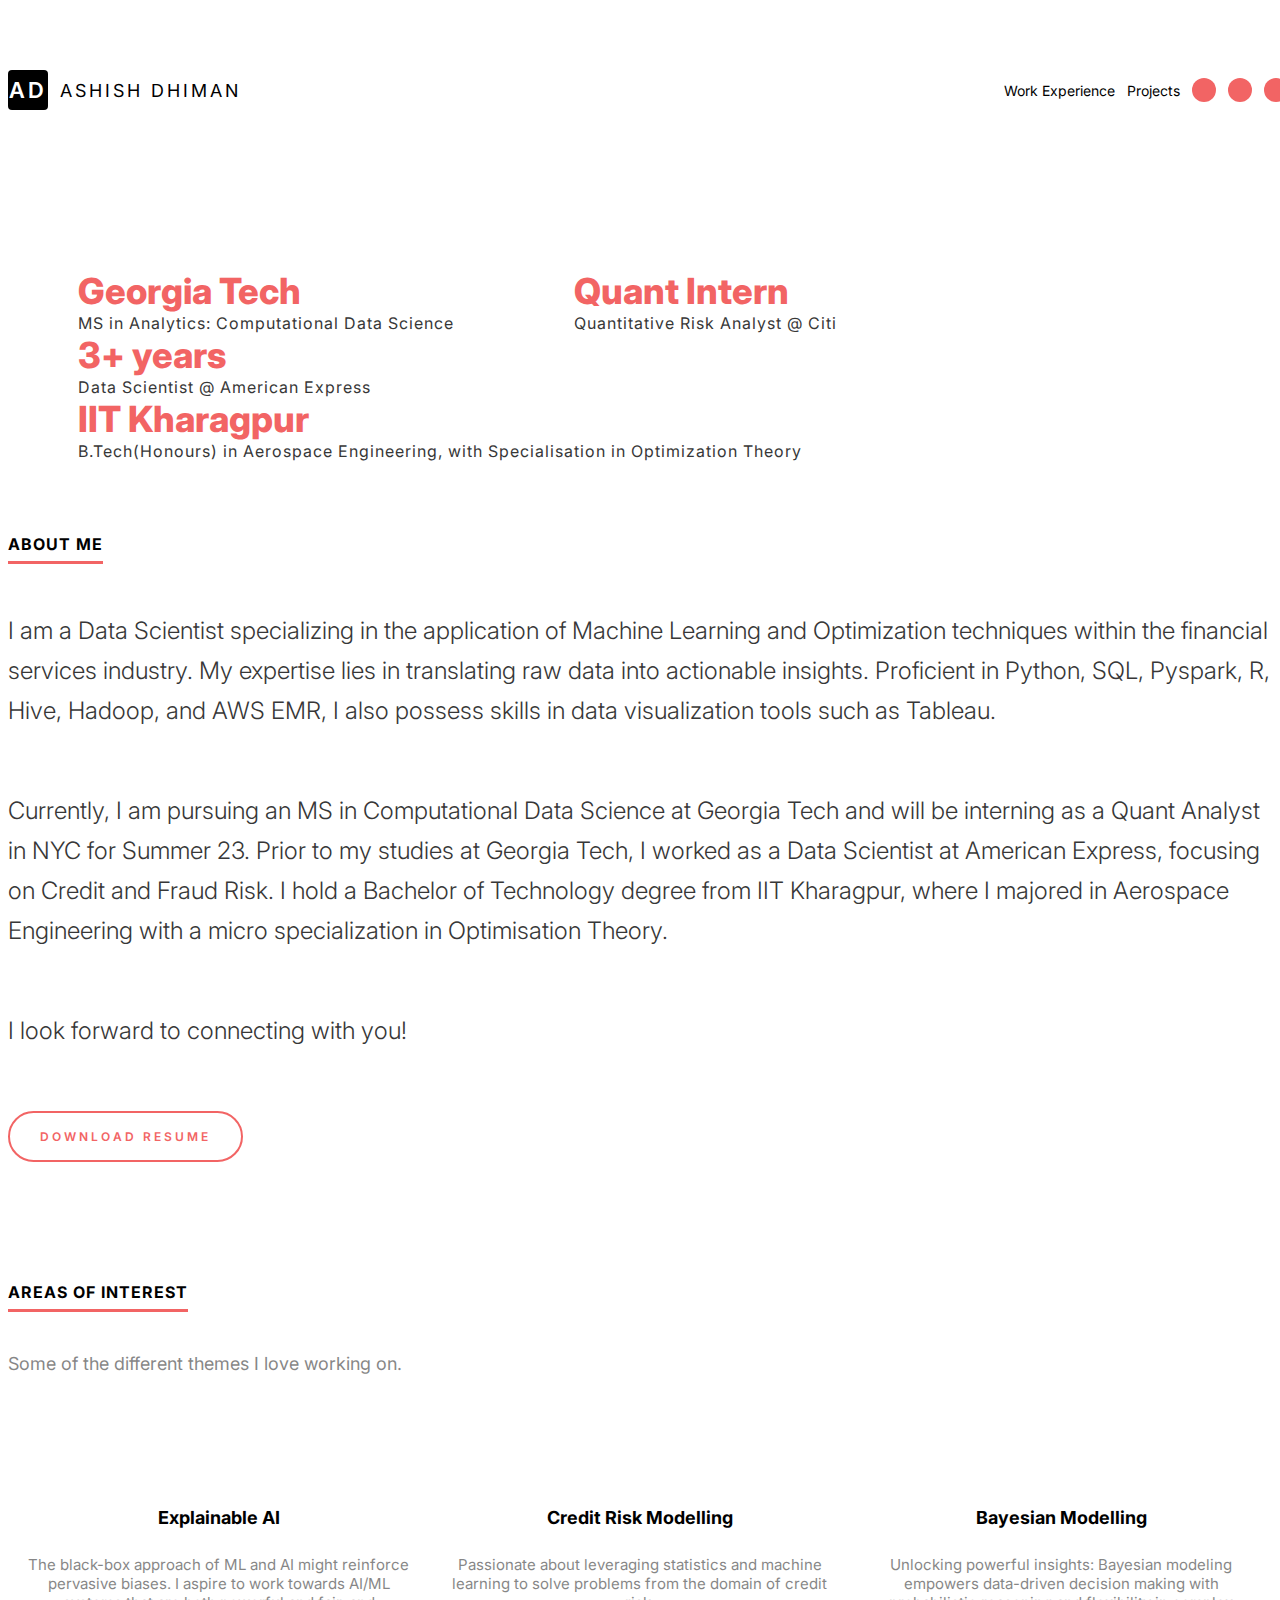
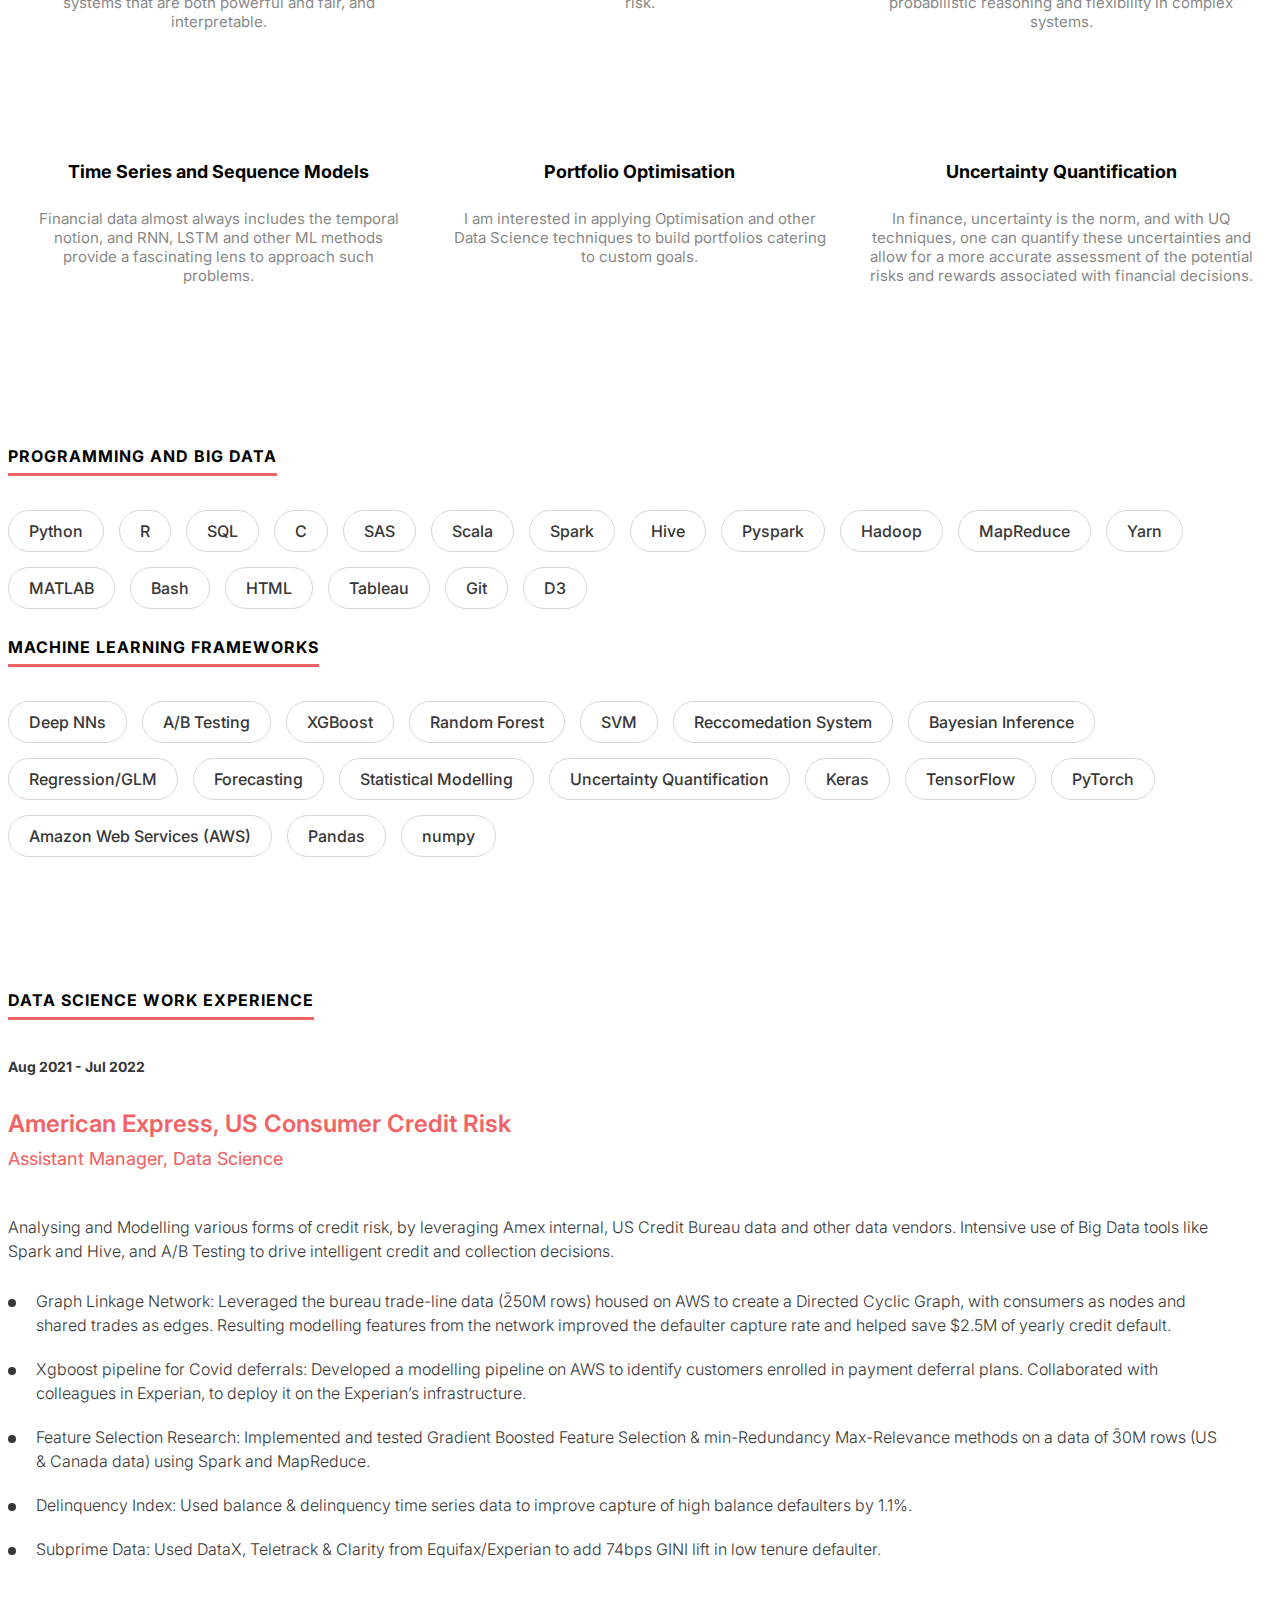
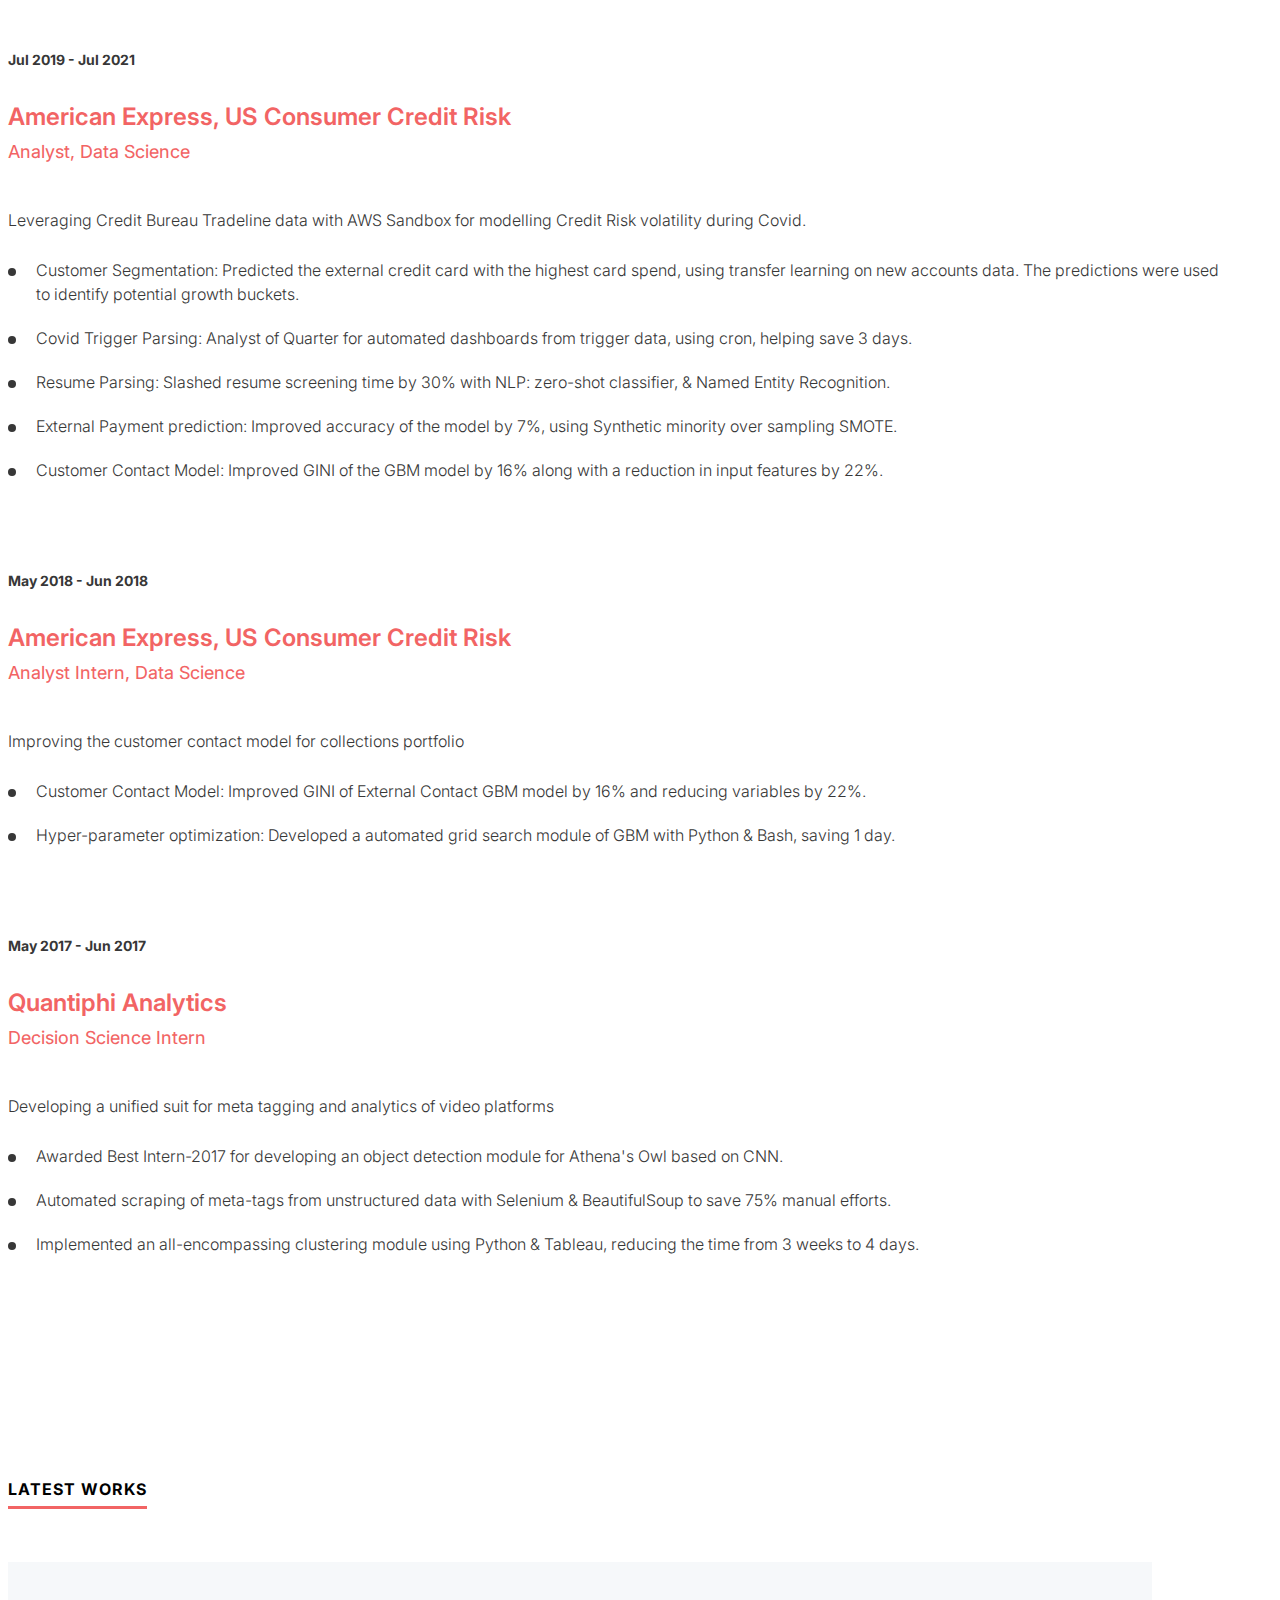
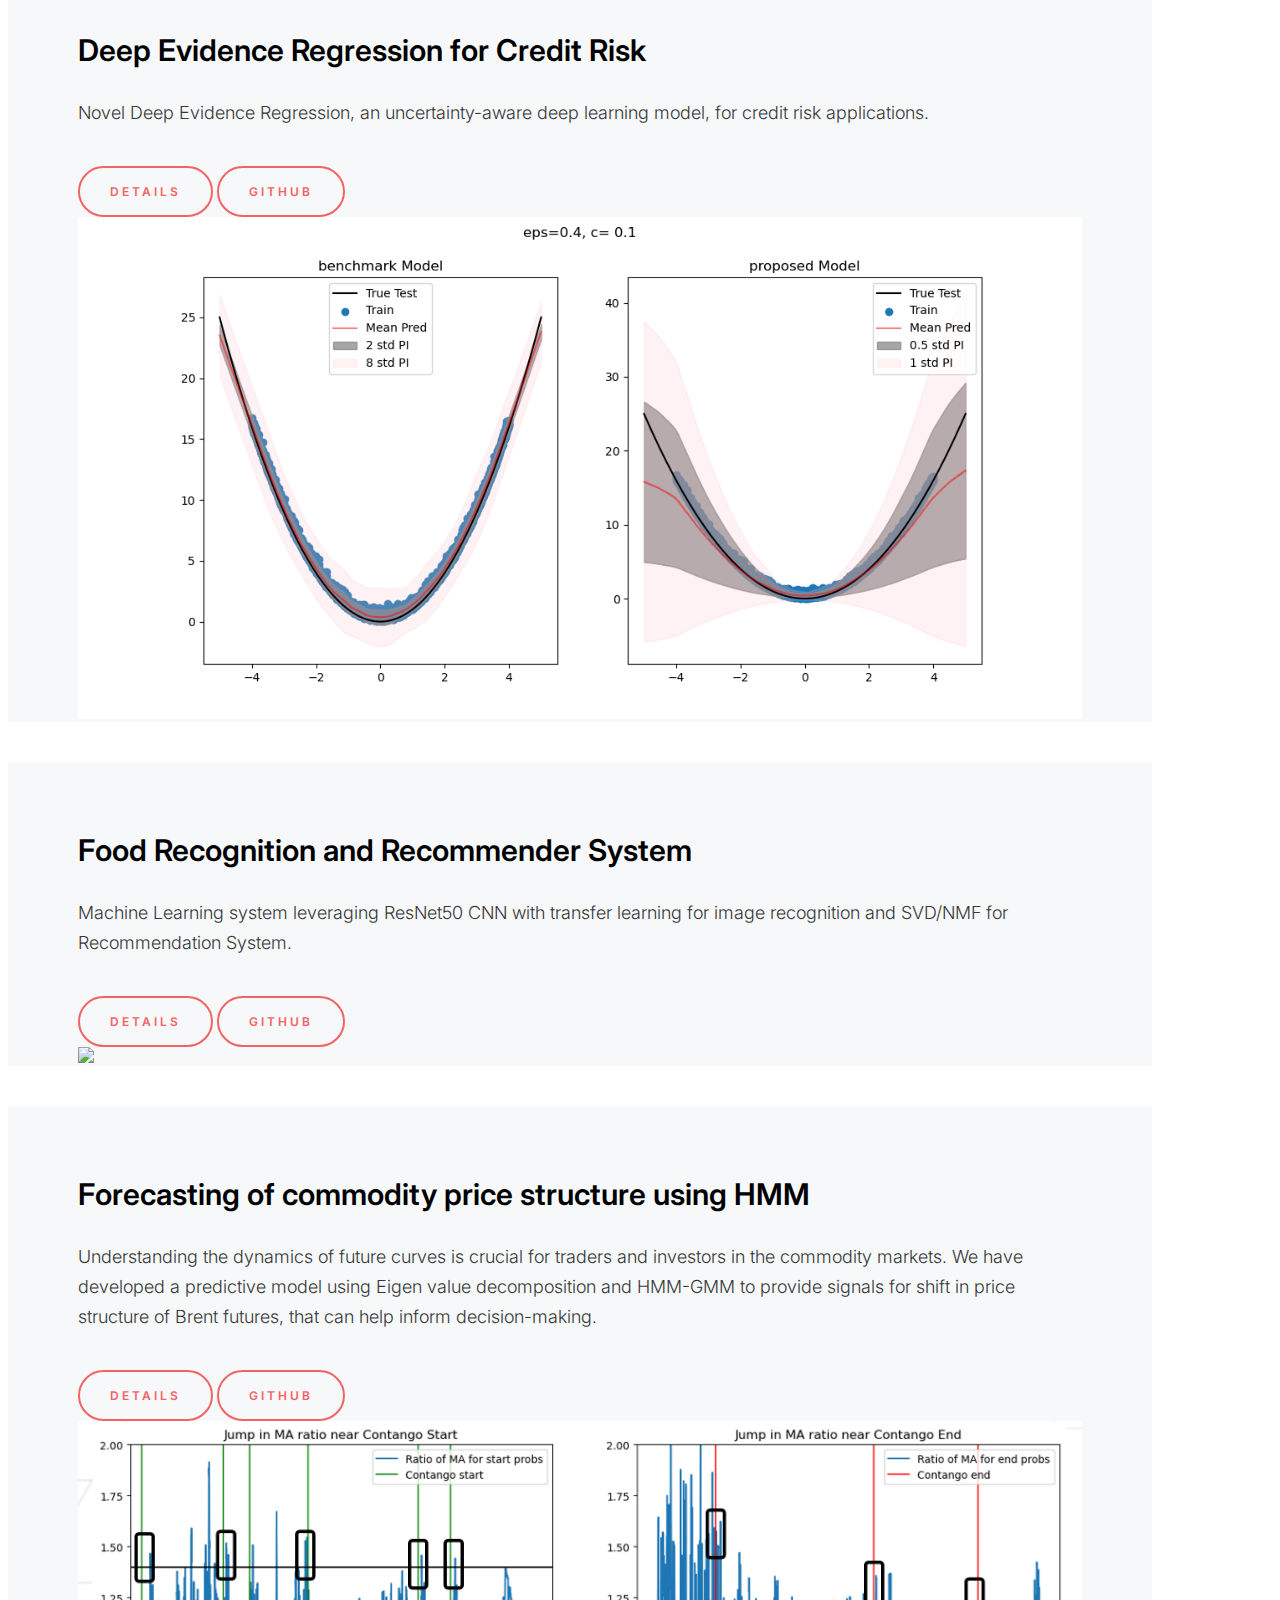
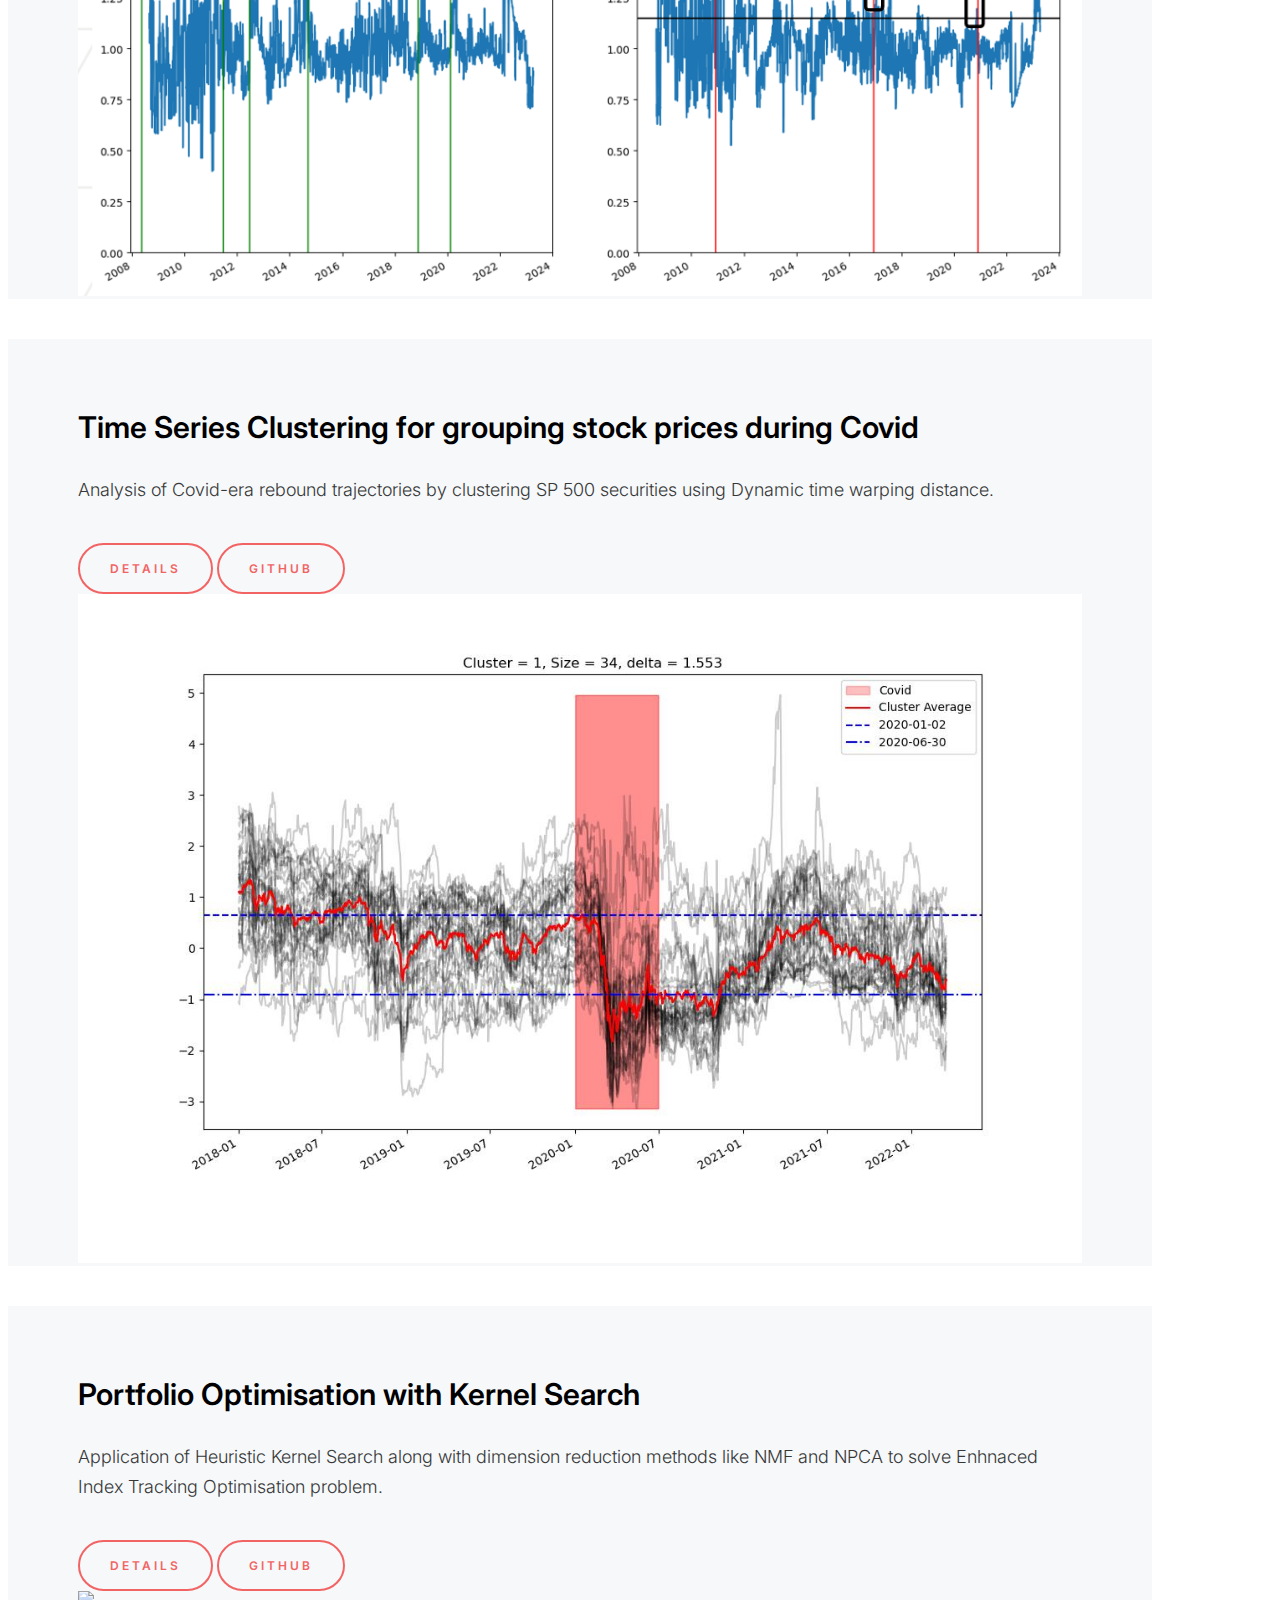
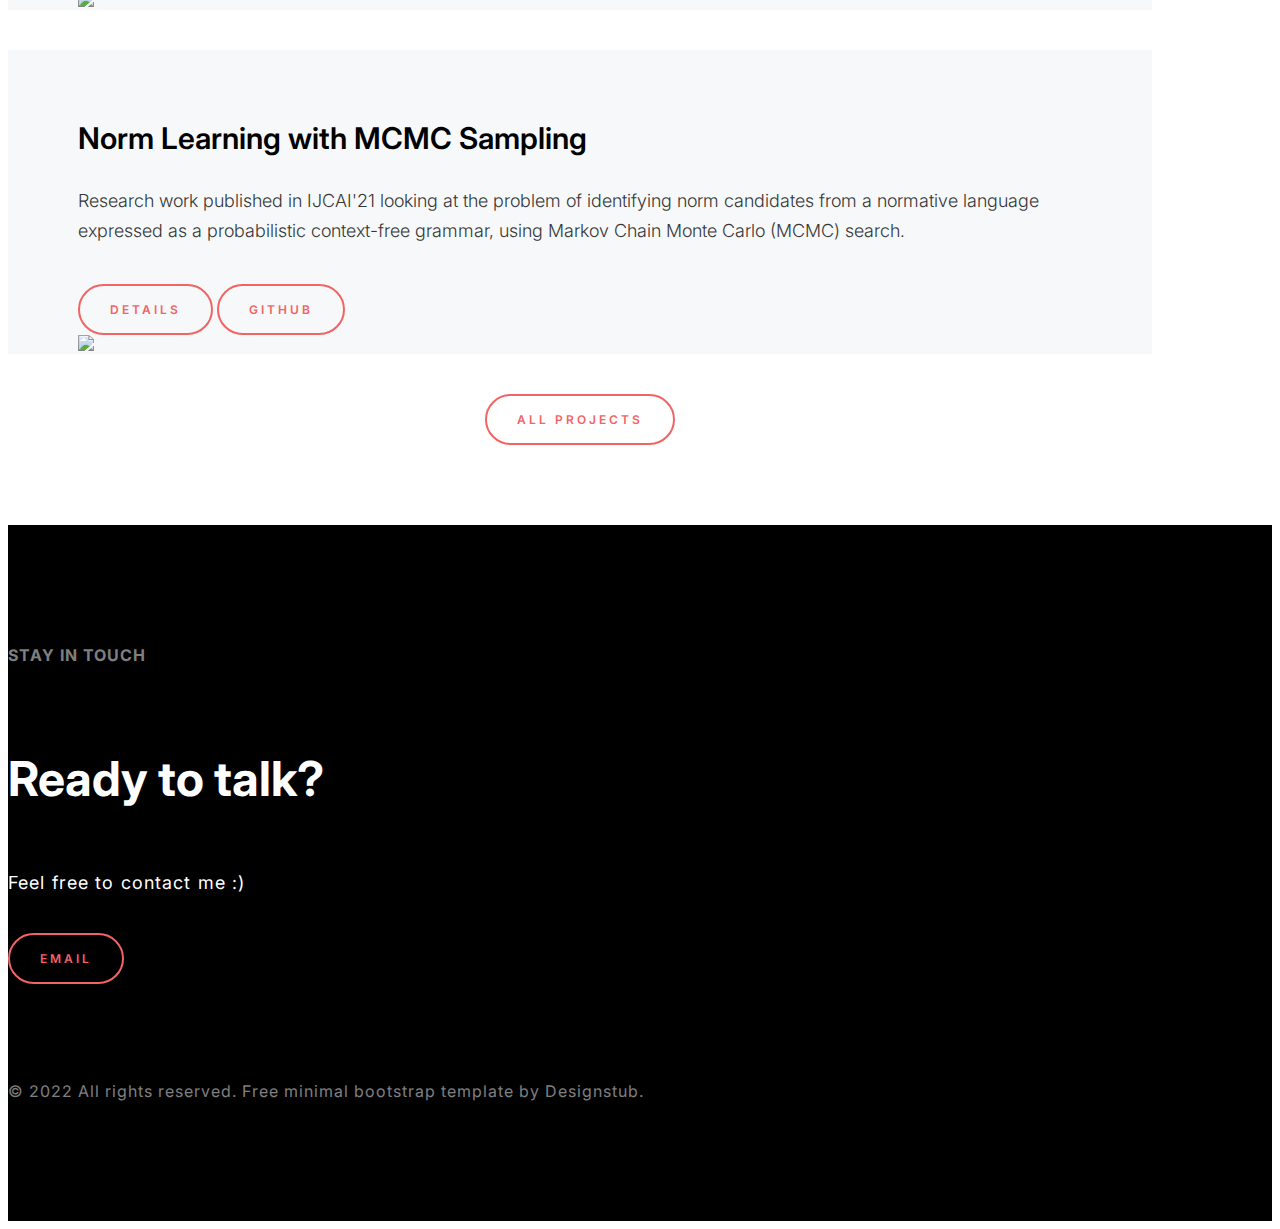
==== commit 6ce129cc: "cosmetic updates" ====
--- a/index.html
+++ b/index.html
@@ -306,8 +306,8 @@
                       <section>
                           <h3 class="ds-work-tilte">Deep Evidence Regression for Credit Risk</h3>
                           <p>Novel Deep Evidence Regression, an uncertainty-aware deep learning model, for credit risk applications.</p>
-                          <a href="https://ml-7641-fall-2022.github.io/RoboChef/" class="ds-button" target="_blank">Details</a>
-                          <a href="https://github.com/ML-7641-Fall-2022/RoboChef" class="ds-button" target="_blank">Github</a>
+                          <a href="https://arxiv.org/abs/2305.04967" class="ds-button" target="_blank">Details</a>
+                          <a href="https://github.com/ashish1610dhiman/iuq_project" class="ds-button" target="_blank">Github</a>
                       </section>
                   </div>
                   <div class="col-12 col-sm-12 col-md-5 col-lg-5 col-xl-5 col-xxl-5">
@@ -351,9 +351,7 @@
                   <div class="col-12 col-sm-12 col-md-7 col-lg-7 col-xl-7 col-xxl-7">
                       <section>
                           <h3 class="ds-work-tilte">Time Series Clustering for grouping stock prices during Covid</h3>
-                          <p>The onset of the Covid pandemic brought a profound shock to the financial markets in early 2020. Major indices and stocks took a resounding hit, with SP500 showing a decline of about 34% from its February high to its March 23 bottom. Following the initial shock, though, many stocks exhibited a strong recovery on the back of interest rate cuts by the Fed and other government policies.
-
-                            This analysis aims to uncover groups among the S&P 500 stocks in their drop and rebound trajectory shown during Covid and identify the drivers behind them.</p>
+                          <p>Analysis of Covid-era rebound trajectories by clustering SP 500 securities using Dynamic time warping distance.</p>
                           <a href="https://medium.com/@ashish1610dhiman/time-series-clustering-of-stock-behaviour-during-covid-9bd25b8c7a5?source=friends_link&sk=06fbee5ac417d7467eba78b3a0a0217f" class="ds-button" target="_blank">Details</a>
                           <a href="https://github.com/ashish1610dhiman/time_series_practice/tree/master/notebooks/stocks_clustering" class="ds-button" target="_blank">Github</a>
                       </section>
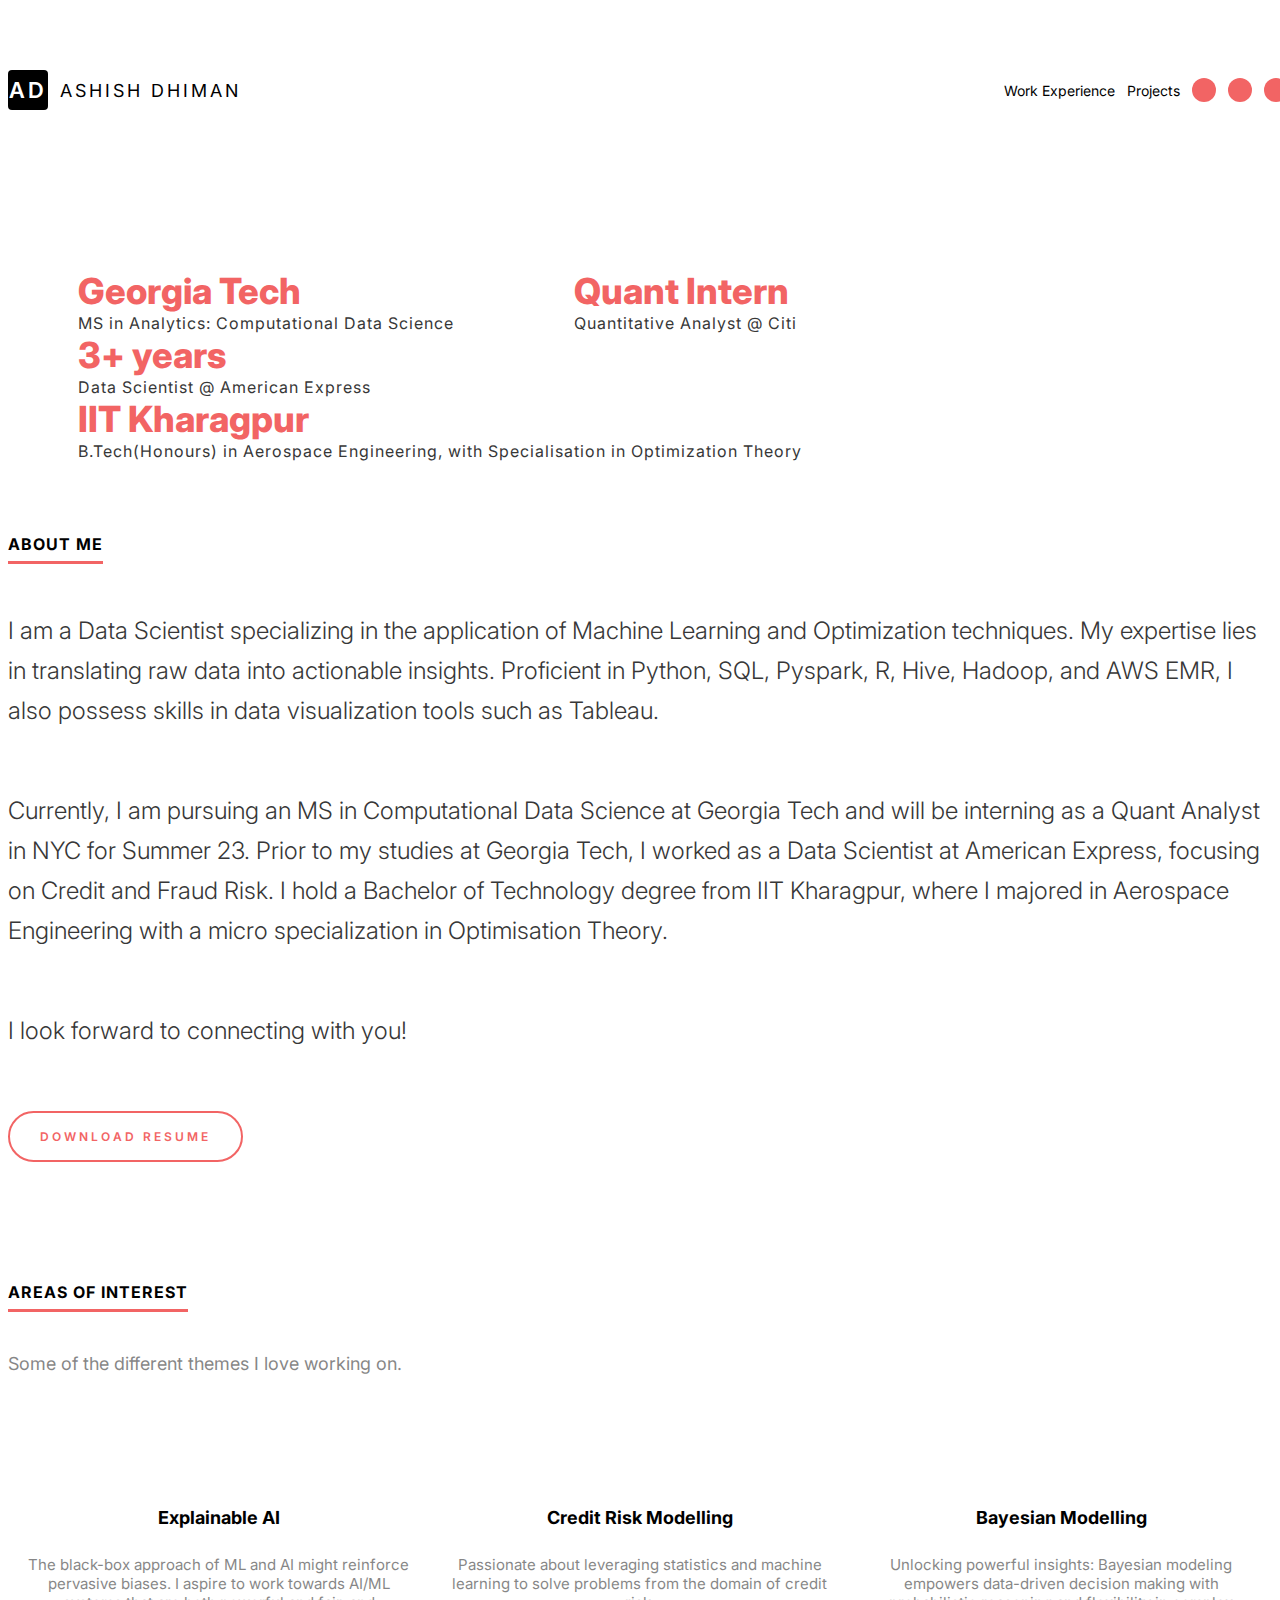
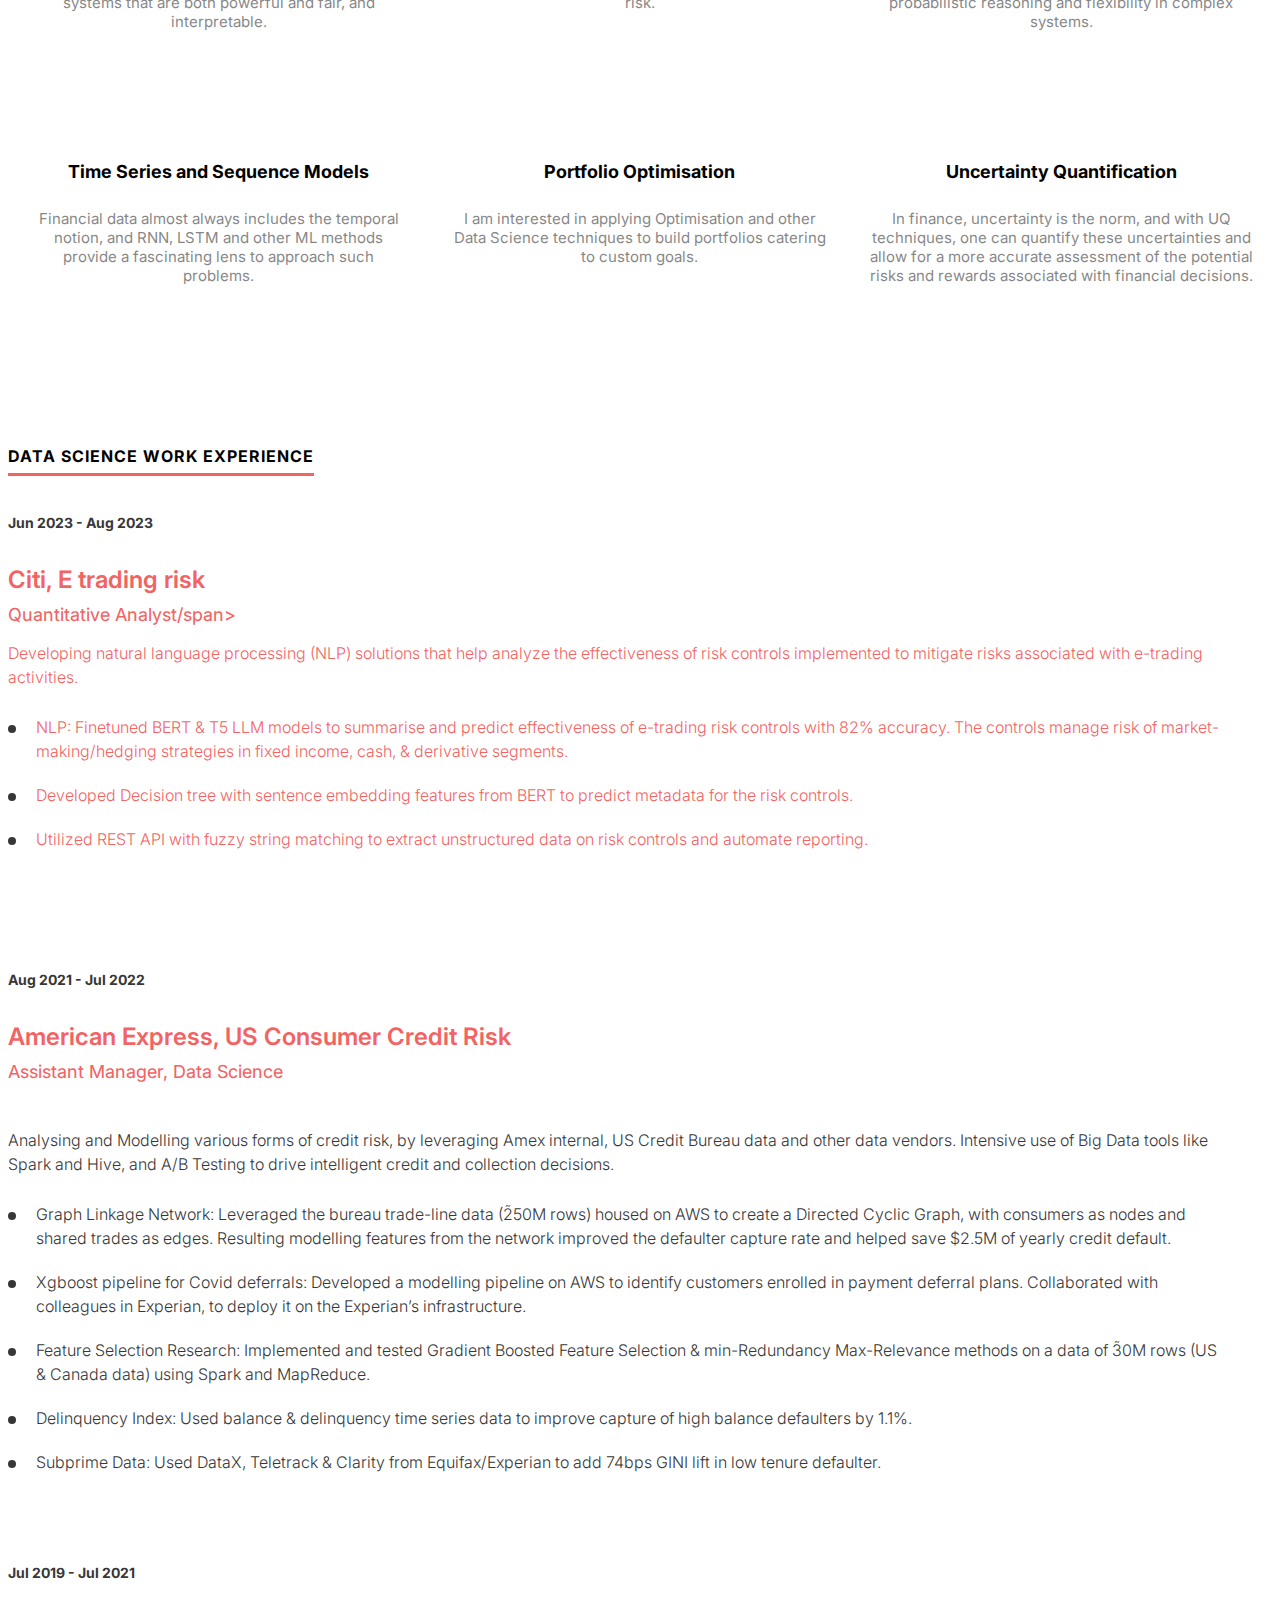
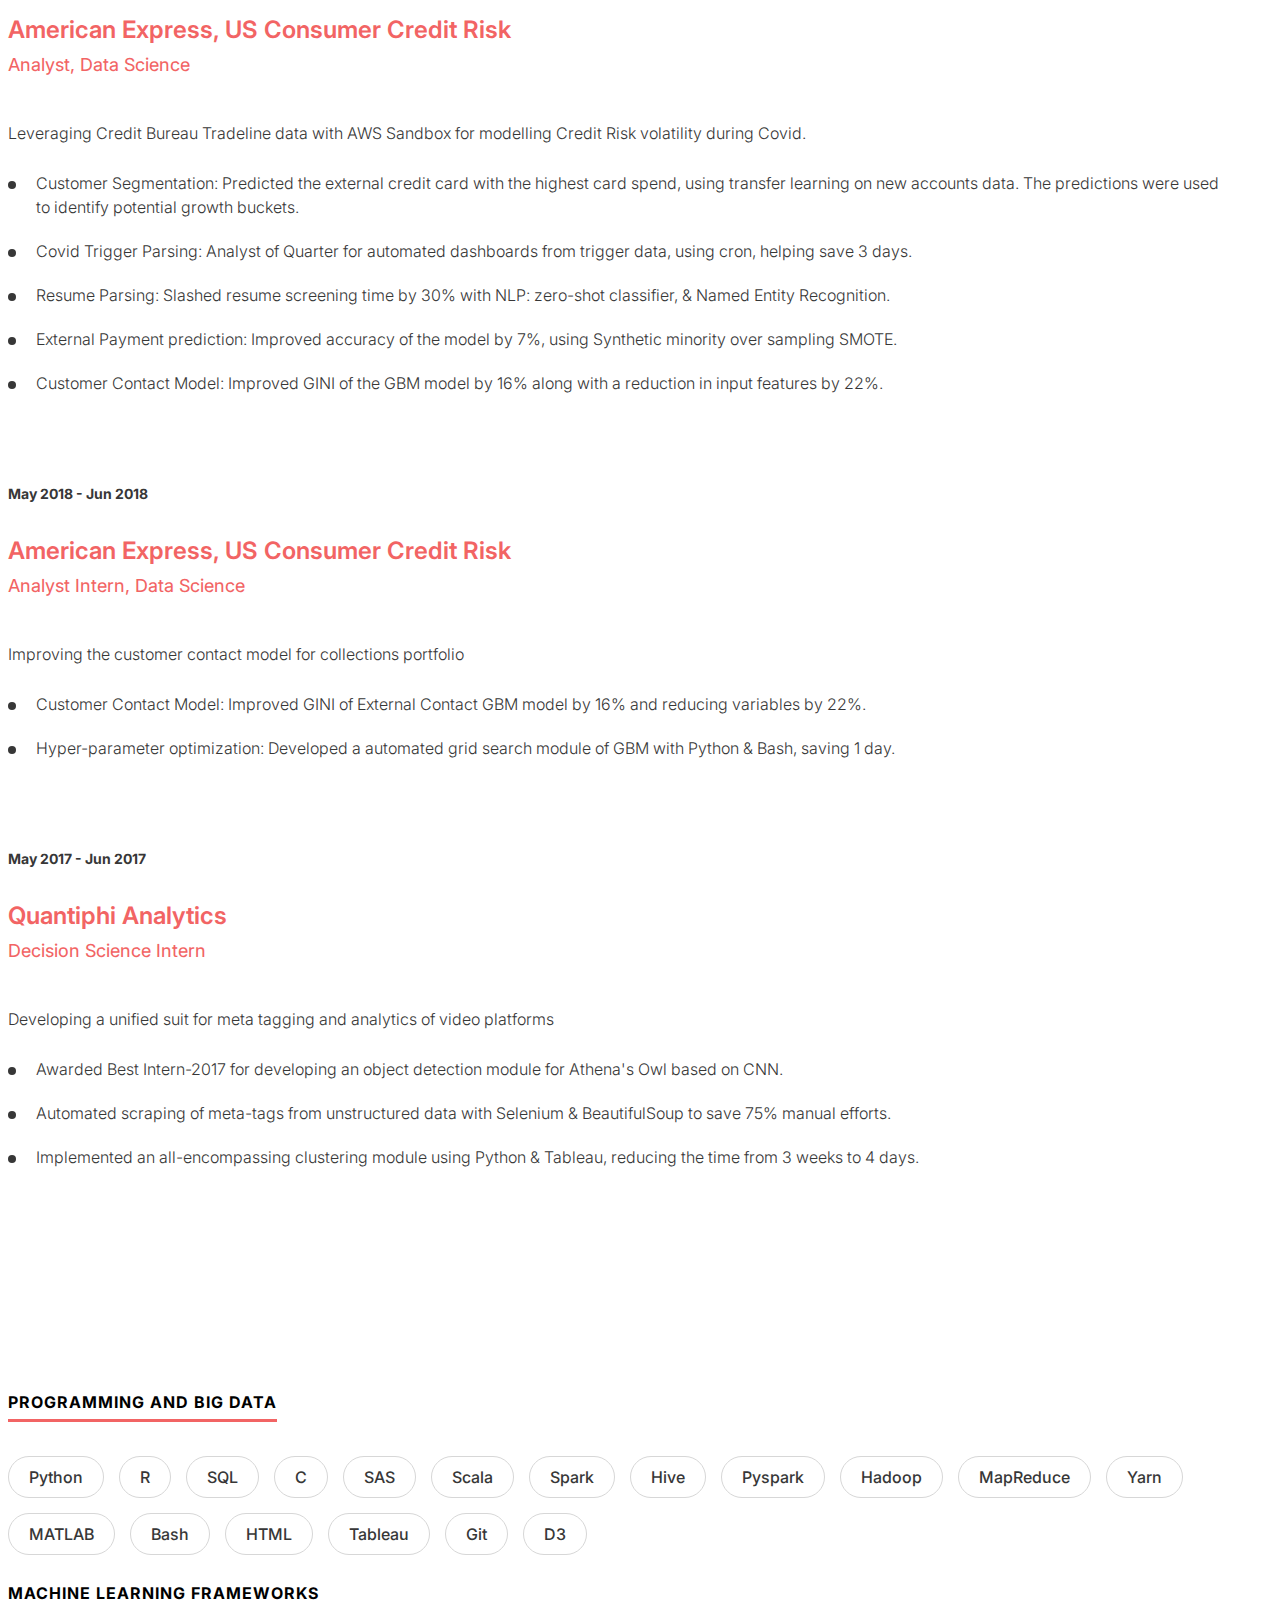
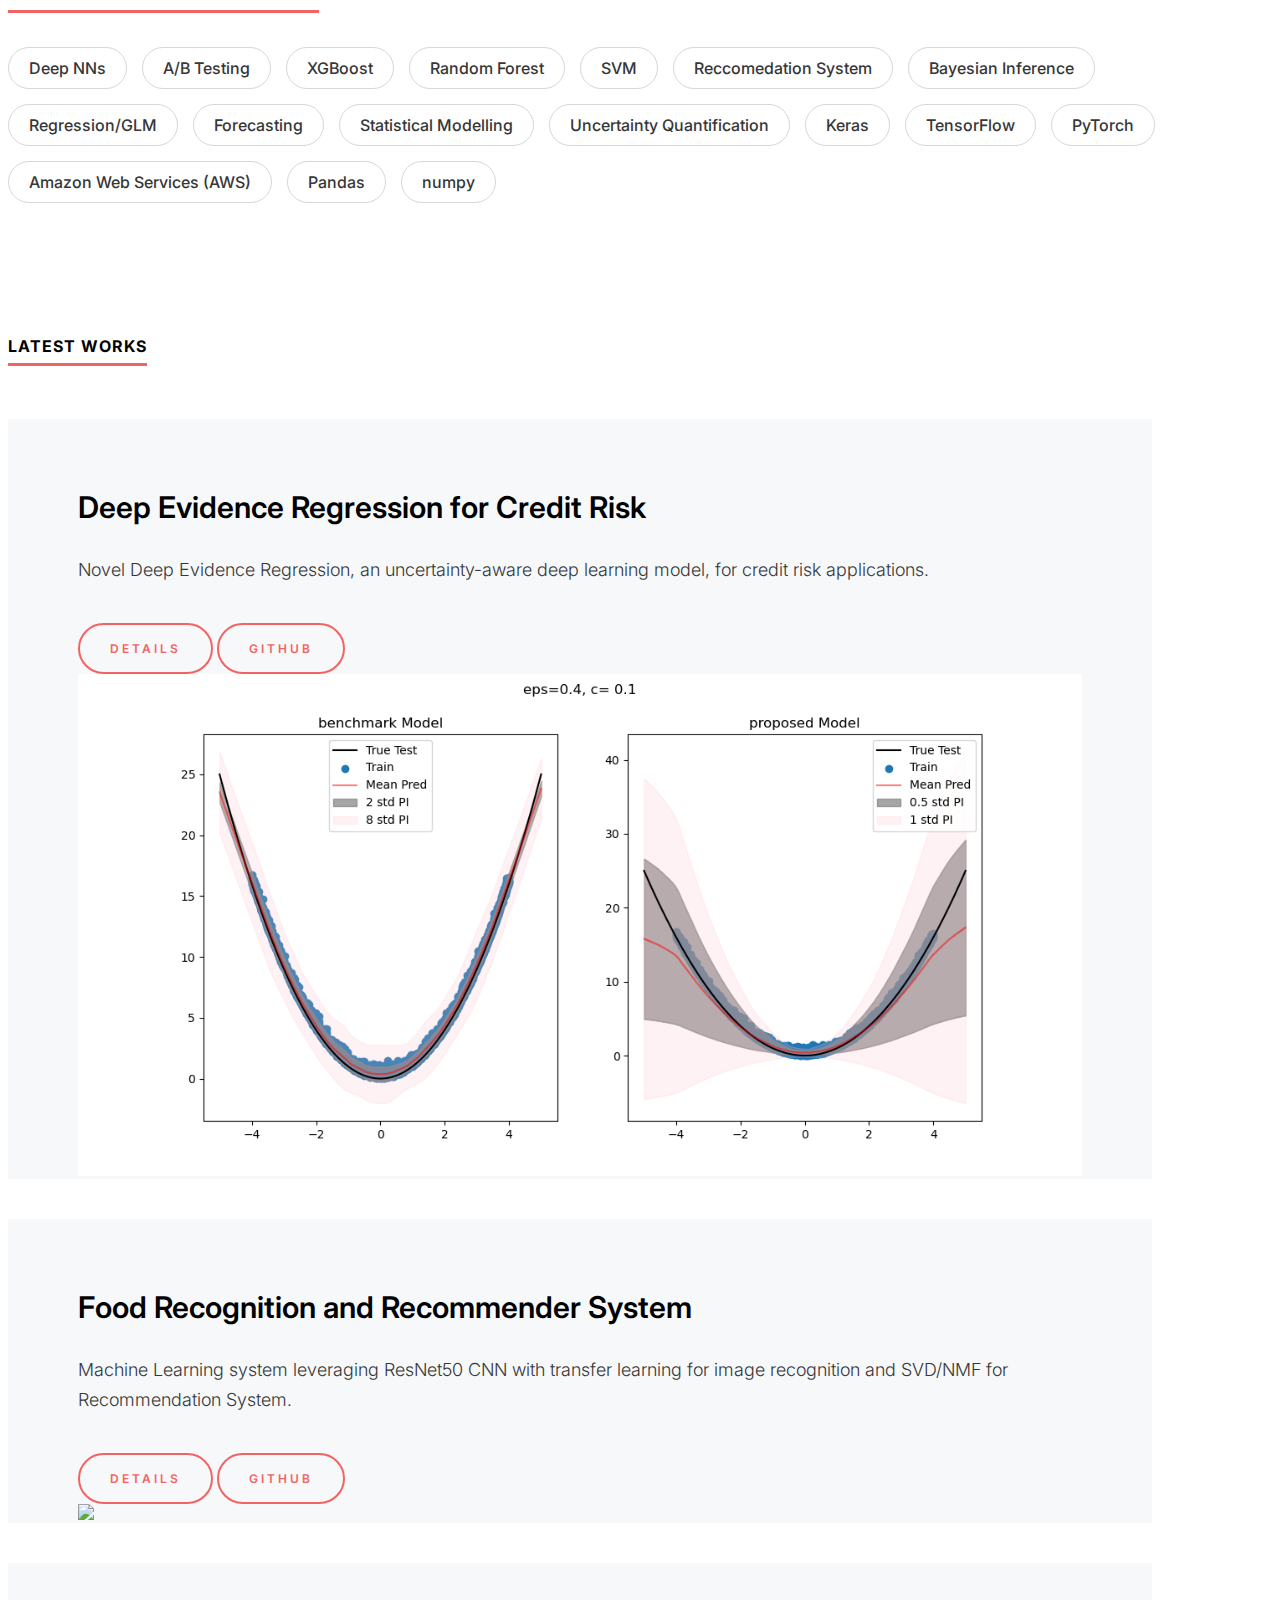
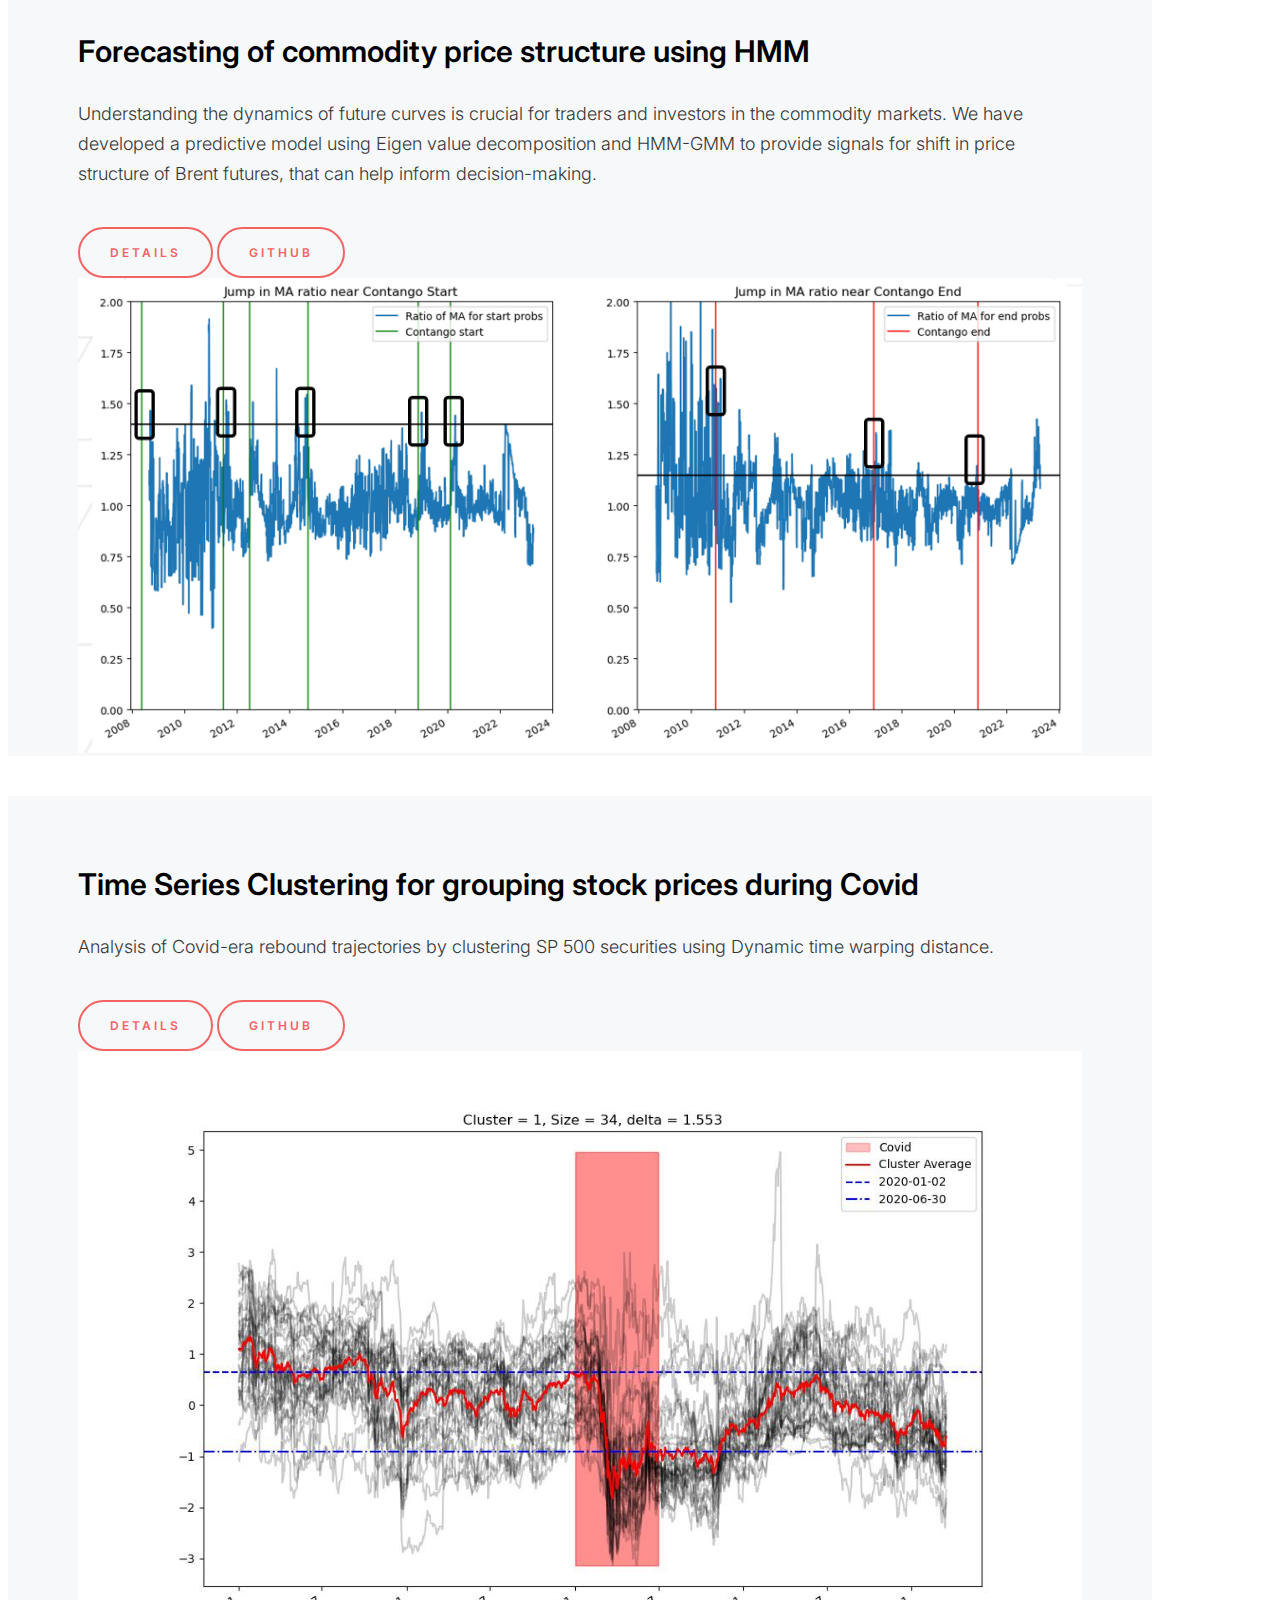
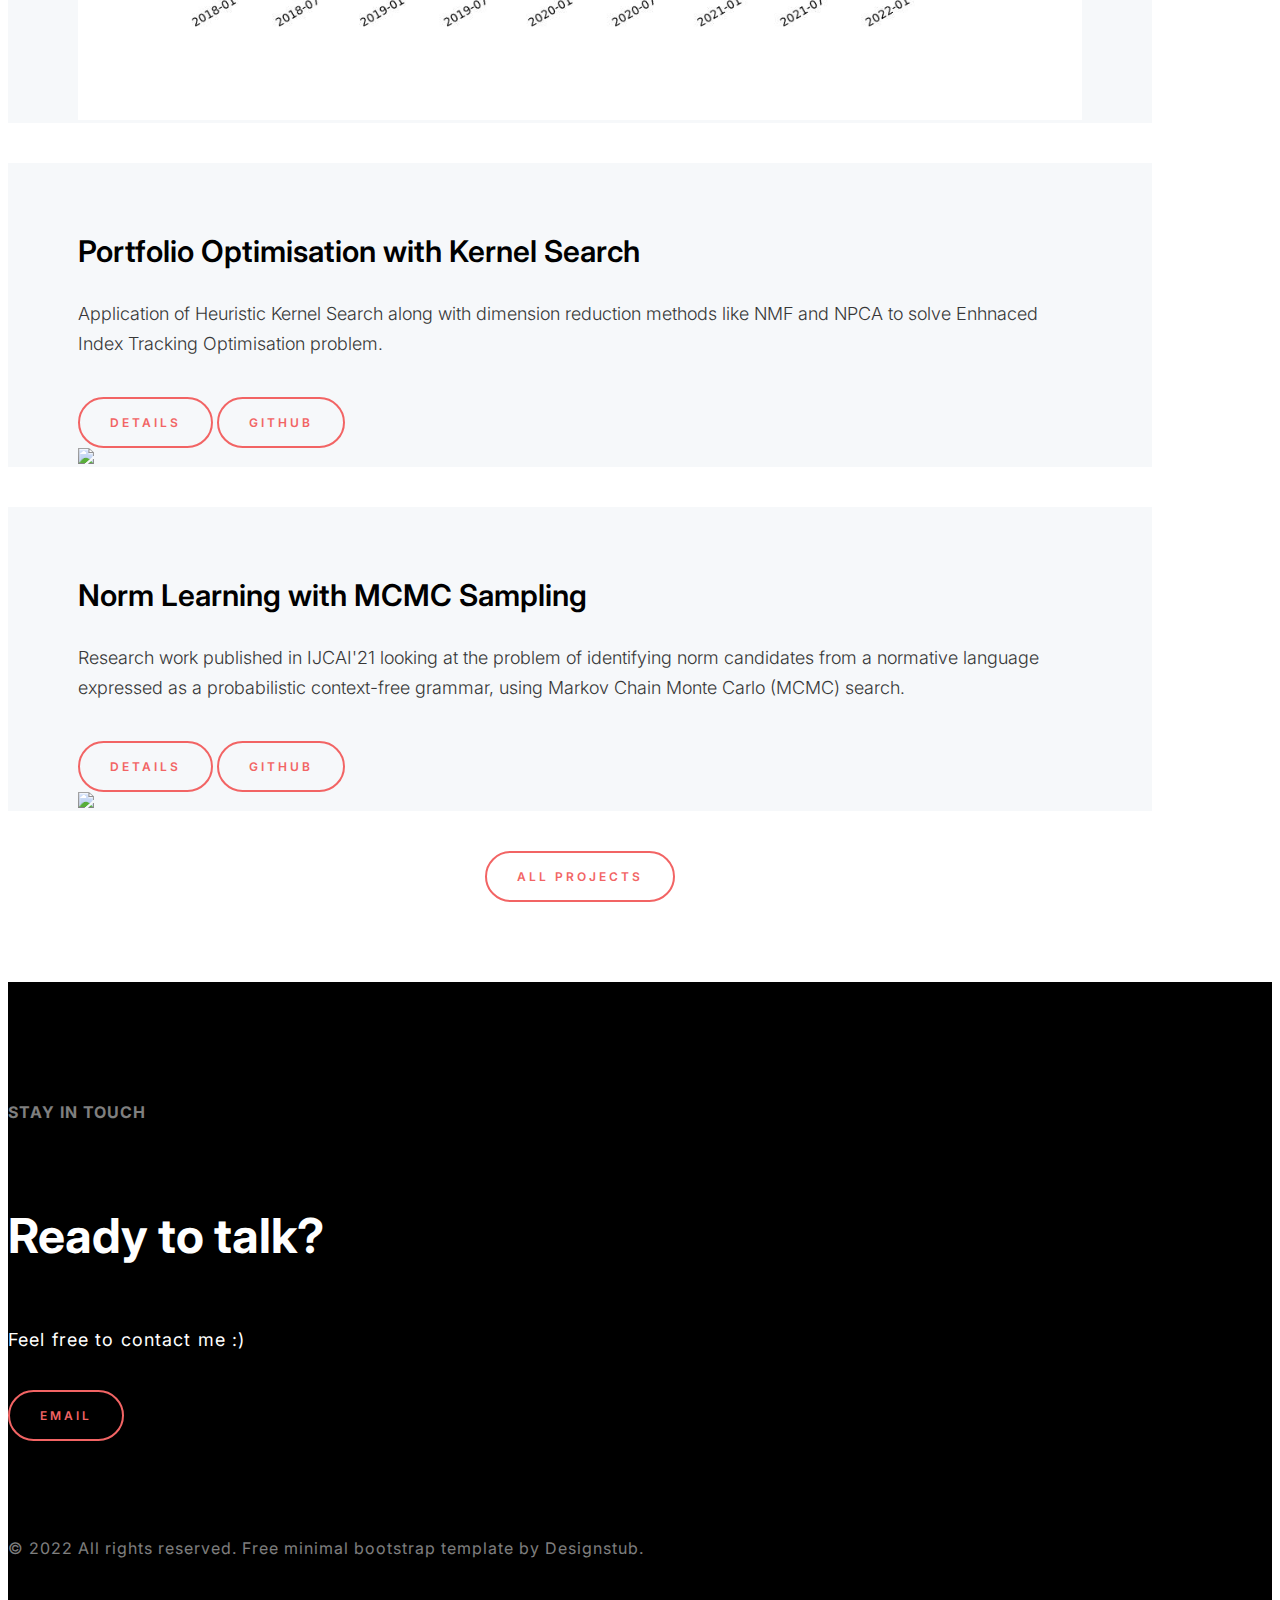
==== commit 01564030: "update and order" ====
--- a/index.html
+++ b/index.html
@@ -70,7 +70,7 @@
             <section>
                 <h1>
                   I'm Ashish Dhiman
-                  <span>A contemplative Data Scientist based in Atlanta, USA</span>
+                  <span>A contemplative Data Scientist based in USA</span>
                 </h1>
                 <ul class="ds-numbervalulist">
                   <li>
@@ -82,7 +82,7 @@
                   </li>
                   <li>
                     <strong>Quant Intern</strong>
-                    <span>Quantitative Risk Analyst @ Citi</span>
+                    <span>Quantitative Analyst @ Citi</span>
                   </li>
                   <li>
                     <span></span>
@@ -115,7 +115,7 @@
       <div class="container">
         <section>
             <h2 class="ds-heading">About Me</h2>
-            <p>I am a Data Scientist specializing in the application of Machine Learning and Optimization techniques within the financial services industry. My expertise lies in translating raw data into actionable insights. Proficient in Python, SQL, Pyspark, R, Hive, Hadoop, and AWS EMR, I also possess skills in data visualization tools such as Tableau.</p>
+            <p>I am a Data Scientist specializing in the application of Machine Learning and Optimization techniques. My expertise lies in translating raw data into actionable insights. Proficient in Python, SQL, Pyspark, R, Hive, Hadoop, and AWS EMR, I also possess skills in data visualization tools such as Tableau.</p>
             <p>Currently, I am pursuing an MS in Computational Data Science at Georgia Tech and will be interning as a Quant Analyst in NYC for Summer 23. Prior to my studies at Georgia Tech, I worked as a Data Scientist at American Express, focusing on Credit and Fraud Risk. I hold a Bachelor of Technology degree from IIT Kharagpur, where I majored in Aerospace Engineering with a micro specialization in Optimisation Theory.</p>
             <p>I look forward to connecting with you!</p>
             <div class="ds-button-sec text-center">
@@ -175,6 +175,85 @@
       </div>
     </div>
     <!-- Areas of Expertise -->
+
+   <!-- Experience -->
+   <div id="work_ex" class="ds-experience-section">
+     <div class="container">
+        <h2 class="ds-heading">Data Science Work Experience</h2>
+        <div class="row ds-experience-list">
+          <div class="col-12 col-sm-12 col-md-6 col-lg-6 col-xl-6 col-xxl-6">
+            <section>
+              <span class="ds-year">Jun 2023 - Aug 2023</span>
+              <h3 class="ds-officename">Citi, E trading risk</h3>
+              <span class="ds-department">Quantitative Analyst/span>
+              <p>Developing natural language processing (NLP) solutions that help analyze the effectiveness of risk controls implemented to mitigate risks associated with e-trading activities.</p>
+              <ul>
+                <li>NLP: Finetuned BERT & T5 LLM models to summarise and predict effectiveness of e-trading risk controls with 82%
+                  accuracy. The controls manage risk of market-making/hedging strategies in fixed income, cash, & derivative segments.</li>
+                <li>Developed Decision tree with sentence embedding features from BERT to predict metadata for the risk controls.</li>
+                <li>Utilized REST API with fuzzy string matching to extract unstructured data on risk controls and automate reporting.</li>
+              </ul>
+            </section>
+          </div>
+            <div class="col-12 col-sm-12 col-md-6 col-lg-6 col-xl-6 col-xxl-6">
+              <section>
+                <span class="ds-year">Aug 2021 - Jul 2022</span>
+                <h3 class="ds-officename">American Express, US Consumer Credit Risk</h3>
+                <span class="ds-department">Assistant Manager, Data Science</span>
+                <p>Analysing and Modelling various forms of credit risk, by leveraging Amex internal, US Credit Bureau data and other data vendors. Intensive use of Big Data tools like Spark and Hive, and A/B Testing to drive intelligent credit and collection decisions.</p>
+                <ul>
+                  <li>Graph Linkage Network: Leveraged the bureau trade-line data (2̃50M rows) housed on AWS to create a Directed Cyclic Graph, with consumers as nodes and shared trades as edges. Resulting modelling features from the network improved the defaulter capture rate and helped save $2.5M of yearly credit default.</li>
+                  <li>Xgboost pipeline for Covid deferrals: Developed a modelling pipeline on AWS to identify customers enrolled in payment deferral plans. Collaborated with colleagues in Experian, to deploy it on the Experian’s infrastructure.</li>
+                  <li>Feature Selection Research: Implemented and tested Gradient Boosted Feature Selection & min-Redundancy Max-Relevance methods on a data of 3̃0M rows (US & Canada data) using Spark and MapReduce. </li>
+                  <li>Delinquency Index: Used balance & delinquency time series data to improve capture of high balance defaulters by 1.1%. </li>
+                  <li>Subprime Data: Used DataX, Teletrack & Clarity from Equifax/Experian to add 74bps GINI lift in low tenure defaulter. </li>
+                </ul>
+              </section>
+            </div>
+            <div class="col-12 col-sm-12 col-md-6 col-lg-6 col-xl-6 col-xxl-6">
+              <section>
+                <span class="ds-year">Jul 2019 - Jul 2021</span>
+                <h3 class="ds-officename">American Express, US Consumer Credit Risk</h3>
+                <span class="ds-department">Analyst, Data Science</span>
+                <p>Leveraging Credit Bureau Tradeline data with AWS Sandbox for modelling Credit Risk volatility during Covid.</p>
+                <ul>
+                  <li>Customer Segmentation: Predicted the external credit card with the highest card spend, using transfer learning on new accounts data. The predictions were used to identify potential growth buckets. </li>
+                  <li>Covid Trigger Parsing: Analyst of Quarter for automated dashboards from trigger data, using cron, helping save 3 days.</li>
+                  <li>Resume Parsing: Slashed resume screening time by 30% with NLP: zero-shot classifier, & Named Entity Recognition. </li>
+                  <li>External Payment prediction: Improved accuracy of the model by 7%, using Synthetic minority over sampling SMOTE. </li>
+                  <li>Customer Contact Model: Improved GINI of the GBM model by 16% along with a reduction in input features by 22%. </li>
+                </ul>
+              </section>
+            </div>
+            <div class="col-12 col-sm-12 col-md-6 col-lg-6 col-xl-6 col-xxl-6">
+              <section>
+                <span class="ds-year">May 2018 - Jun 2018</span>
+                <h3 class="ds-officename">American Express, US Consumer Credit Risk</h3>
+                <span class="ds-department">Analyst Intern, Data Science</span>
+                <p>Improving the customer contact model for collections portfolio</p>
+                <ul>
+                  <li>Customer Contact Model: Improved GINI of External Contact GBM model by 16% and reducing variables by 22%.</li>
+                  <li>Hyper-parameter optimization: Developed a automated grid search module of GBM with Python & Bash, saving 1 day.</li>
+                </ul>
+              </section>
+            </div>
+            <div class="col-12 col-sm-12 col-md-6 col-lg-6 col-xl-6 col-xxl-6">
+              <section>
+                <span class="ds-year">May 2017 - Jun 2017</span>
+                <h3 class="ds-officename">Quantiphi Analytics</h3>
+                <span class="ds-department">Decision Science Intern</span>
+                <p>Developing a unified suit for meta tagging and analytics of video platforms</p>
+                <ul>
+                  <li>Awarded Best Intern-2017 for developing an object detection module for Athena's Owl based on CNN. </li>
+                  <li>Automated scraping of meta-tags from unstructured data with Selenium & BeautifulSoup to save 75% manual efforts.</li>
+                  <li>Implemented an all-encompassing clustering module using Python & Tableau, reducing the time from 3 weeks to 4 days. </li>
+                </ul>
+              </section>
+            </div>
+        </div>
+     </div>
+   </div>
+    <!-- Experience -->
 
     <!--  Skills -->
     <div class="ds-skills-section">
@@ -230,70 +309,6 @@
     </div>
     <!--  Skills -->
 
-   <!-- Experience -->
-   <div id="work_ex" class="ds-experience-section">
-     <div class="container">
-        <h2 class="ds-heading">Data Science Work Experience</h2>
-        <div class="row ds-experience-list">
-            <div class="col-12 col-sm-12 col-md-6 col-lg-6 col-xl-6 col-xxl-6">
-              <section>
-                <span class="ds-year">Aug 2021 - Jul 2022</span>
-                <h3 class="ds-officename">American Express, US Consumer Credit Risk</h3>
-                <span class="ds-department">Assistant Manager, Data Science</span>
-                <p>Analysing and Modelling various forms of credit risk, by leveraging Amex internal, US Credit Bureau data and other data vendors. Intensive use of Big Data tools like Spark and Hive, and A/B Testing to drive intelligent credit and collection decisions.</p>
-                <ul>
-                  <li>Graph Linkage Network: Leveraged the bureau trade-line data (2̃50M rows) housed on AWS to create a Directed Cyclic Graph, with consumers as nodes and shared trades as edges. Resulting modelling features from the network improved the defaulter capture rate and helped save $2.5M of yearly credit default.</li>
-                  <li>Xgboost pipeline for Covid deferrals: Developed a modelling pipeline on AWS to identify customers enrolled in payment deferral plans. Collaborated with colleagues in Experian, to deploy it on the Experian’s infrastructure.</li>
-                  <li>Feature Selection Research: Implemented and tested Gradient Boosted Feature Selection & min-Redundancy Max-Relevance methods on a data of 3̃0M rows (US & Canada data) using Spark and MapReduce. </li>
-                  <li>Delinquency Index: Used balance & delinquency time series data to improve capture of high balance defaulters by 1.1%. </li>
-                  <li>Subprime Data: Used DataX, Teletrack & Clarity from Equifax/Experian to add 74bps GINI lift in low tenure defaulter. </li>
-                </ul>
-              </section>
-            </div>
-            <div class="col-12 col-sm-12 col-md-6 col-lg-6 col-xl-6 col-xxl-6">
-              <section>
-                <span class="ds-year">Jul 2019 - Jul 2021</span>
-                <h3 class="ds-officename">American Express, US Consumer Credit Risk</h3>
-                <span class="ds-department">Analyst, Data Science</span>
-                <p>Leveraging Credit Bureau Tradeline data with AWS Sandbox for modelling Credit Risk volatility during Covid.</p>
-                <ul>
-                  <li>Customer Segmentation: Predicted the external credit card with the highest card spend, using transfer learning on new accounts data. The predictions were used to identify potential growth buckets. </li>
-                  <li>Covid Trigger Parsing: Analyst of Quarter for automated dashboards from trigger data, using cron, helping save 3 days.</li>
-                  <li>Resume Parsing: Slashed resume screening time by 30% with NLP: zero-shot classifier, & Named Entity Recognition. </li>
-                  <li>External Payment prediction: Improved accuracy of the model by 7%, using Synthetic minority over sampling SMOTE. </li>
-                  <li>Customer Contact Model: Improved GINI of the GBM model by 16% along with a reduction in input features by 22%. </li>
-                </ul>
-              </section>
-            </div>
-            <div class="col-12 col-sm-12 col-md-6 col-lg-6 col-xl-6 col-xxl-6">
-              <section>
-                <span class="ds-year">May 2018 - Jun 2018</span>
-                <h3 class="ds-officename">American Express, US Consumer Credit Risk</h3>
-                <span class="ds-department">Analyst Intern, Data Science</span>
-                <p>Improving the customer contact model for collections portfolio</p>
-                <ul>
-                  <li>Customer Contact Model: Improved GINI of External Contact GBM model by 16% and reducing variables by 22%.</li>
-                  <li>Hyper-parameter optimization: Developed a automated grid search module of GBM with Python & Bash, saving 1 day.</li>
-                </ul>
-              </section>
-            </div>
-            <div class="col-12 col-sm-12 col-md-6 col-lg-6 col-xl-6 col-xxl-6">
-              <section>
-                <span class="ds-year">May 2017 - Jun 2017</span>
-                <h3 class="ds-officename">Quantiphi Analytics</h3>
-                <span class="ds-department">Decision Science Intern</span>
-                <p>Developing a unified suit for meta tagging and analytics of video platforms</p>
-                <ul>
-                  <li>Awarded Best Intern-2017 for developing an object detection module for Athena's Owl based on CNN. </li>
-                  <li>Automated scraping of meta-tags from unstructured data with Selenium & BeautifulSoup to save 75% manual efforts.</li>
-                  <li>Implemented an all-encompassing clustering module using Python & Tableau, reducing the time from 3 weeks to 4 days. </li>
-                </ul>
-              </section>
-            </div>
-        </div>
-     </div>
-   </div>
-    <!-- Experience -->
 
    <!--  Work -->
    <div class="ds-work-section">
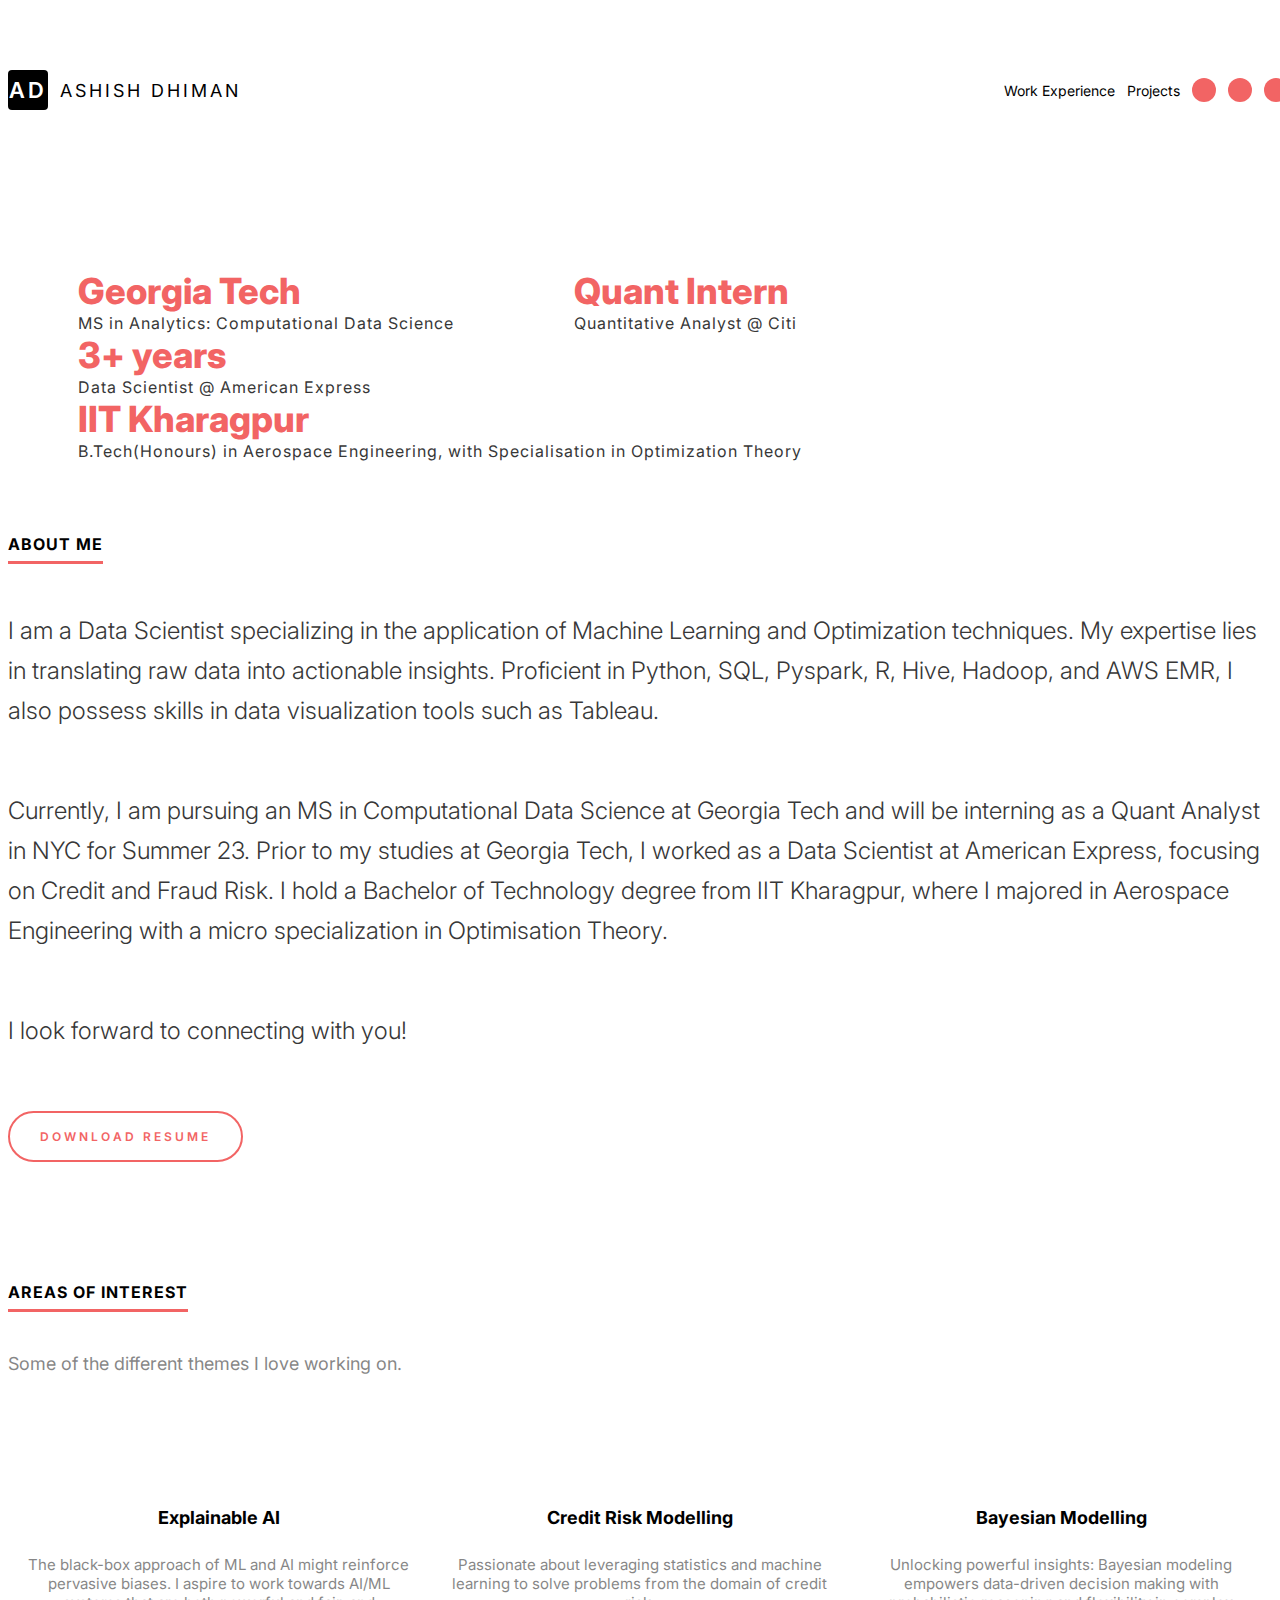
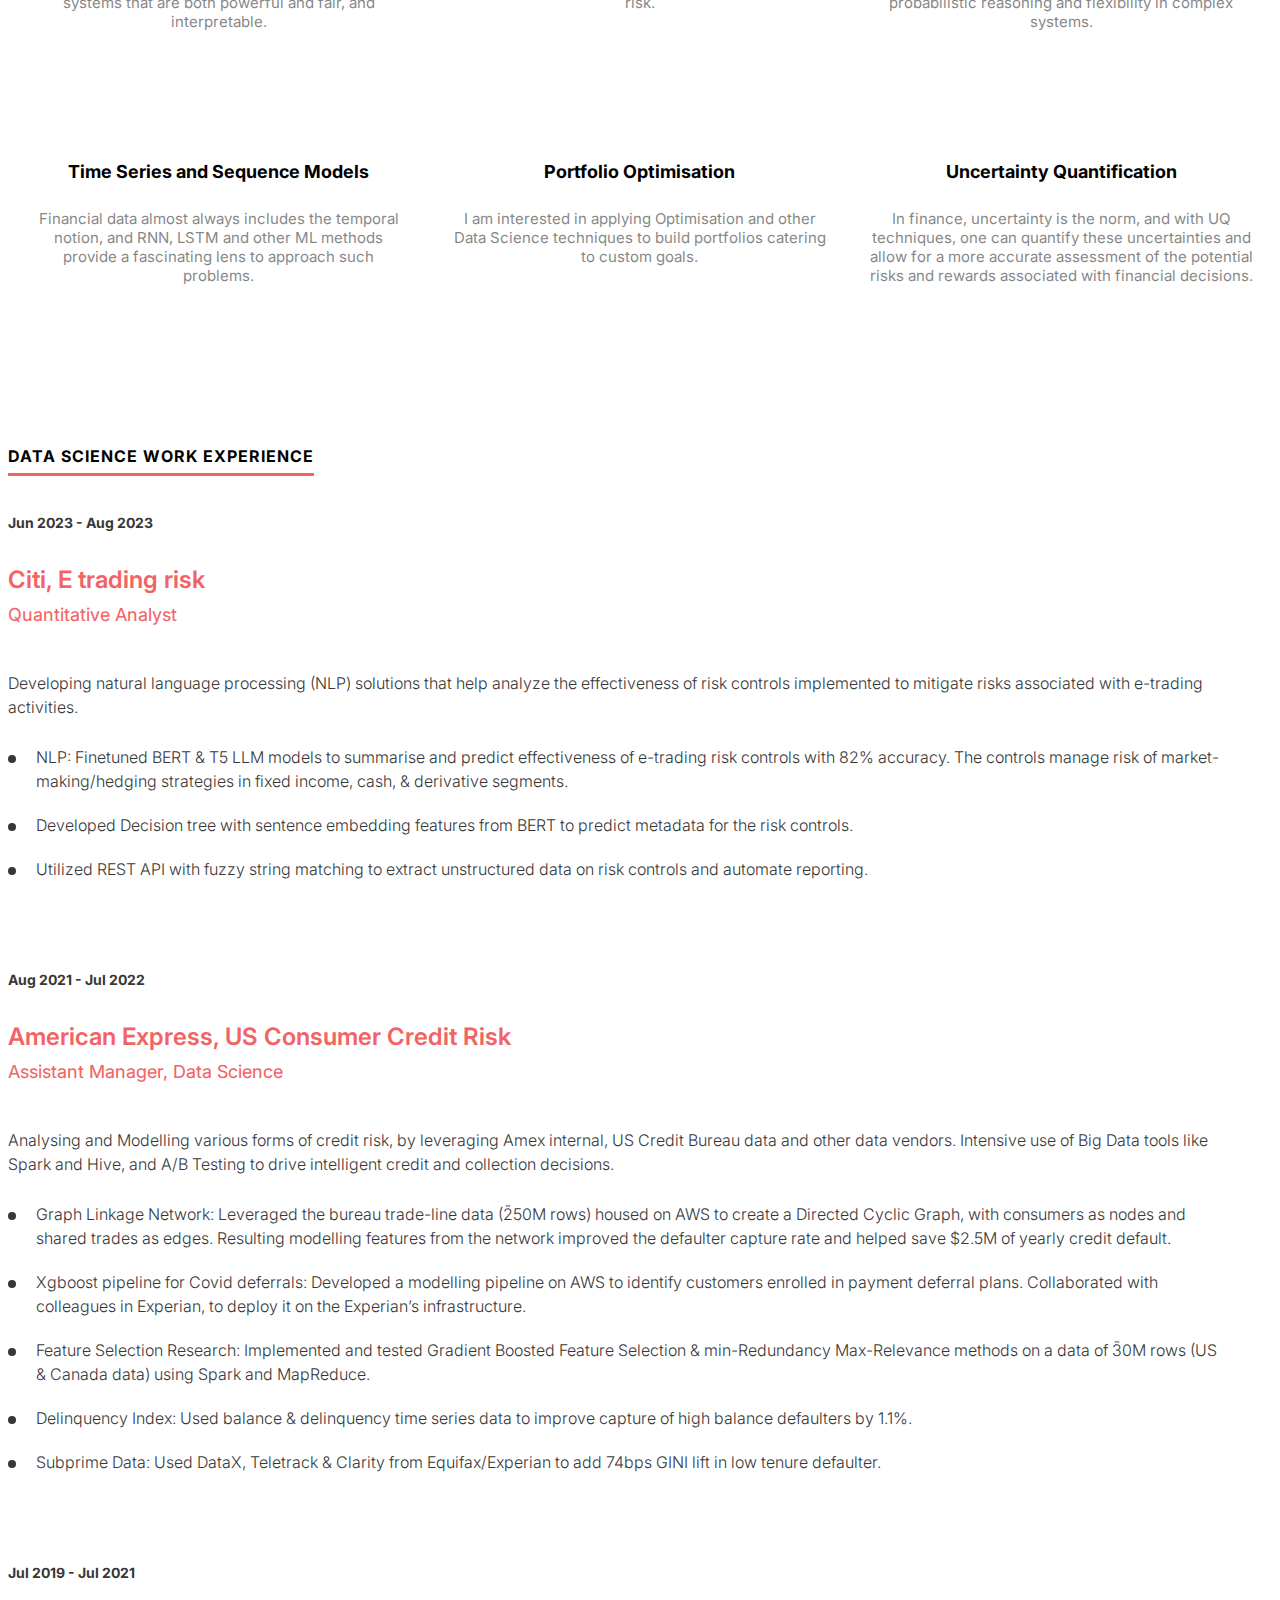
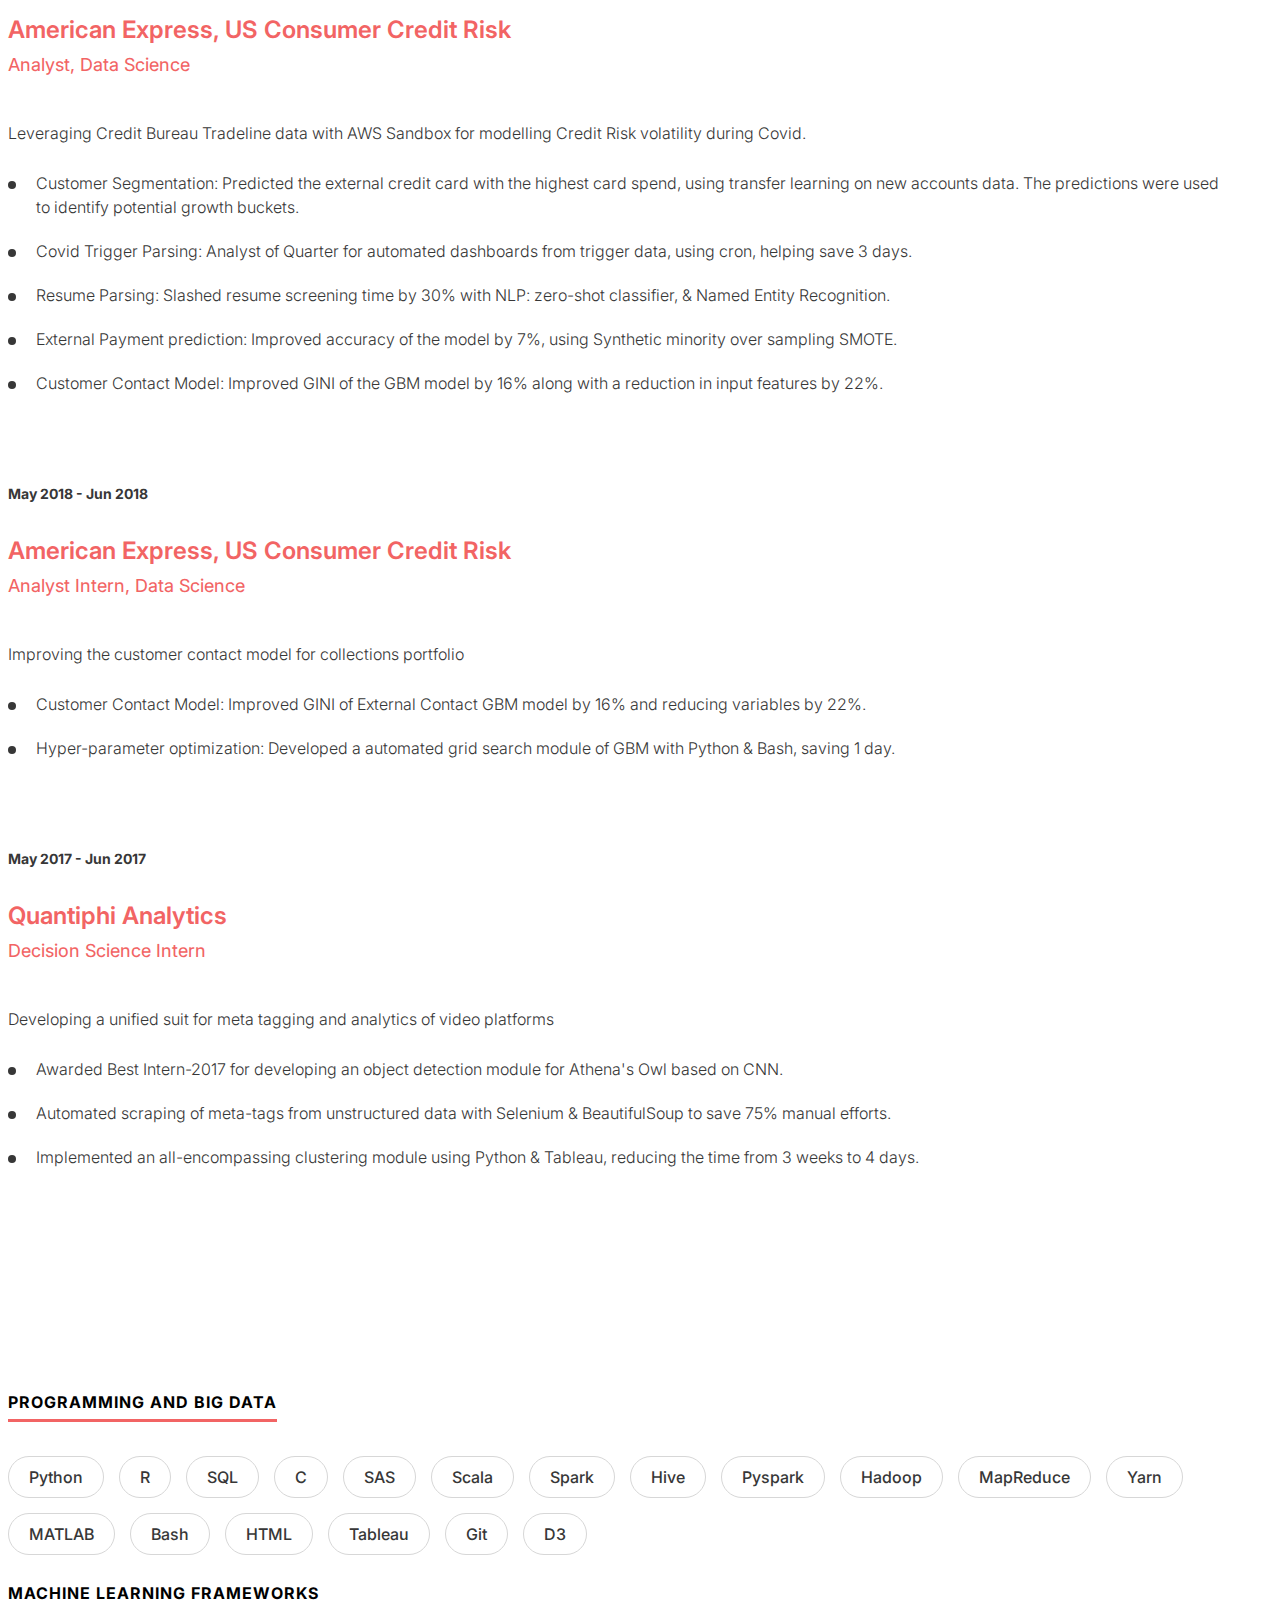
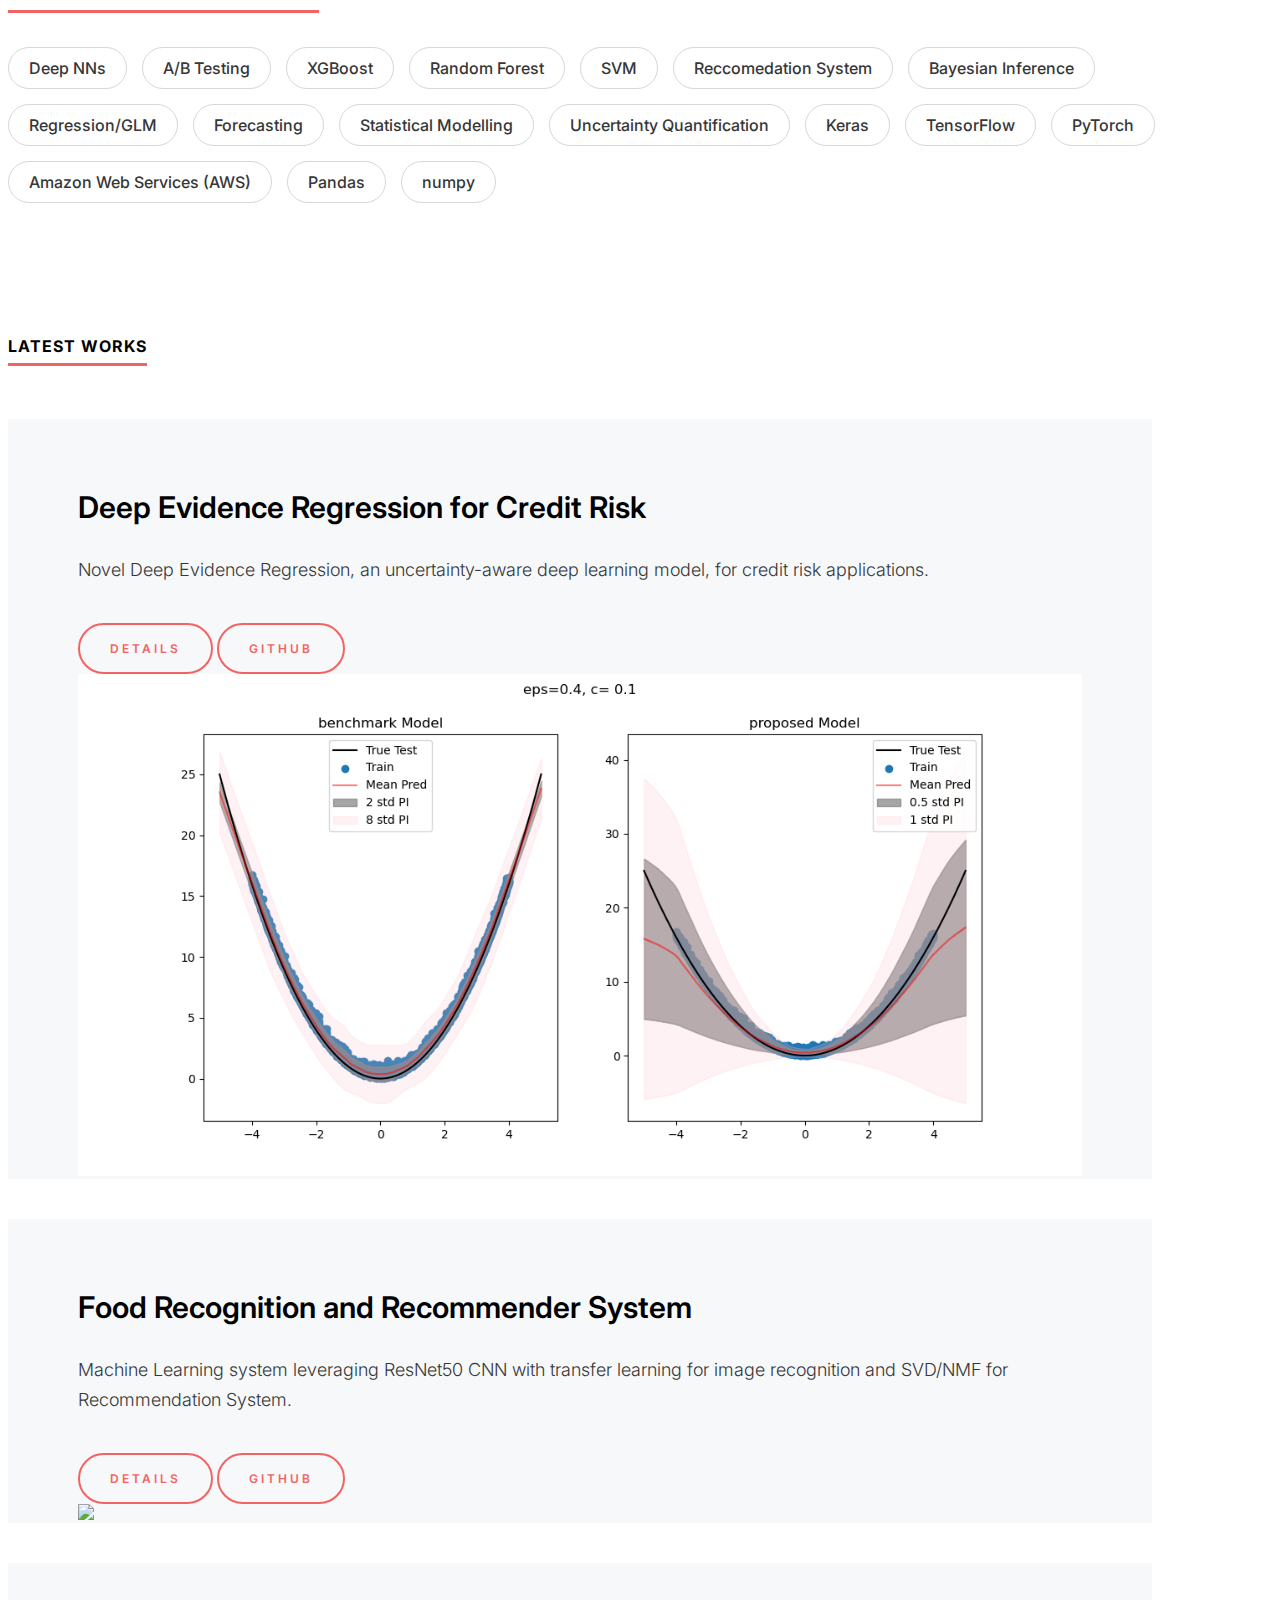
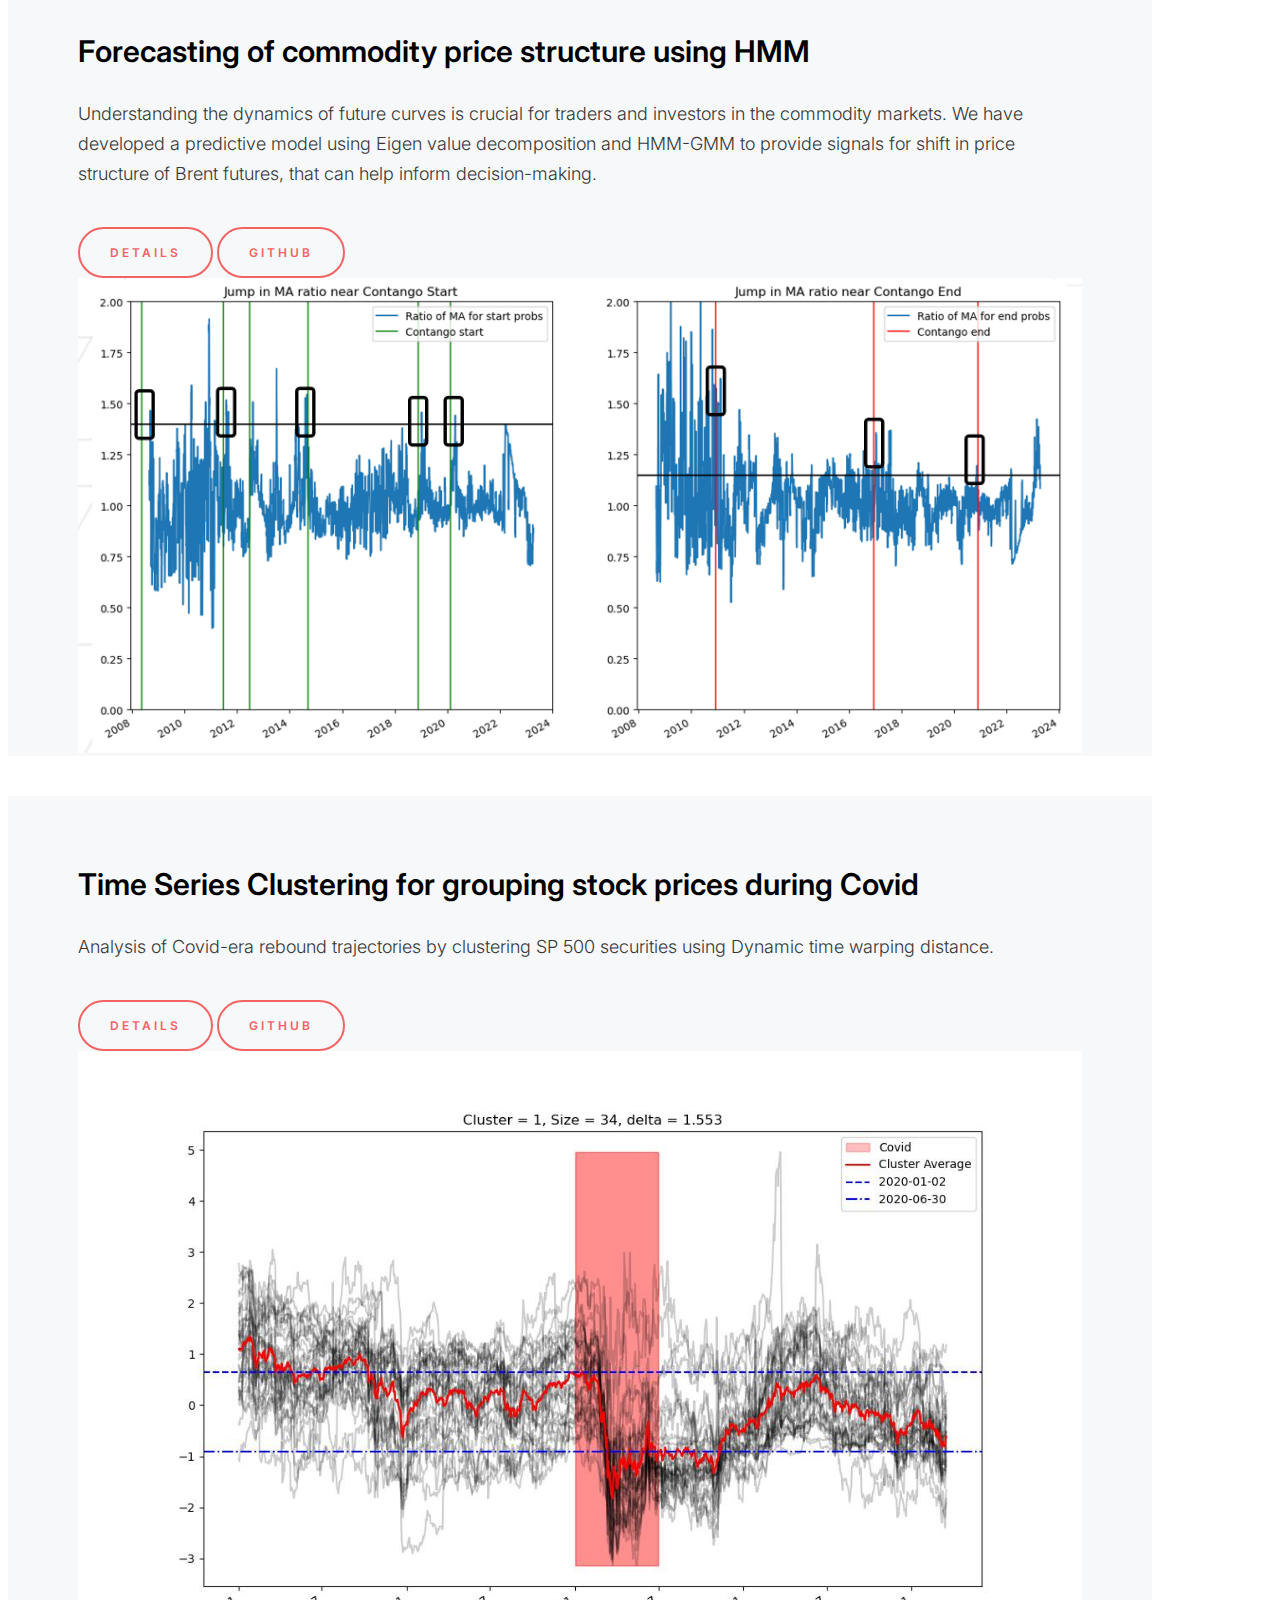
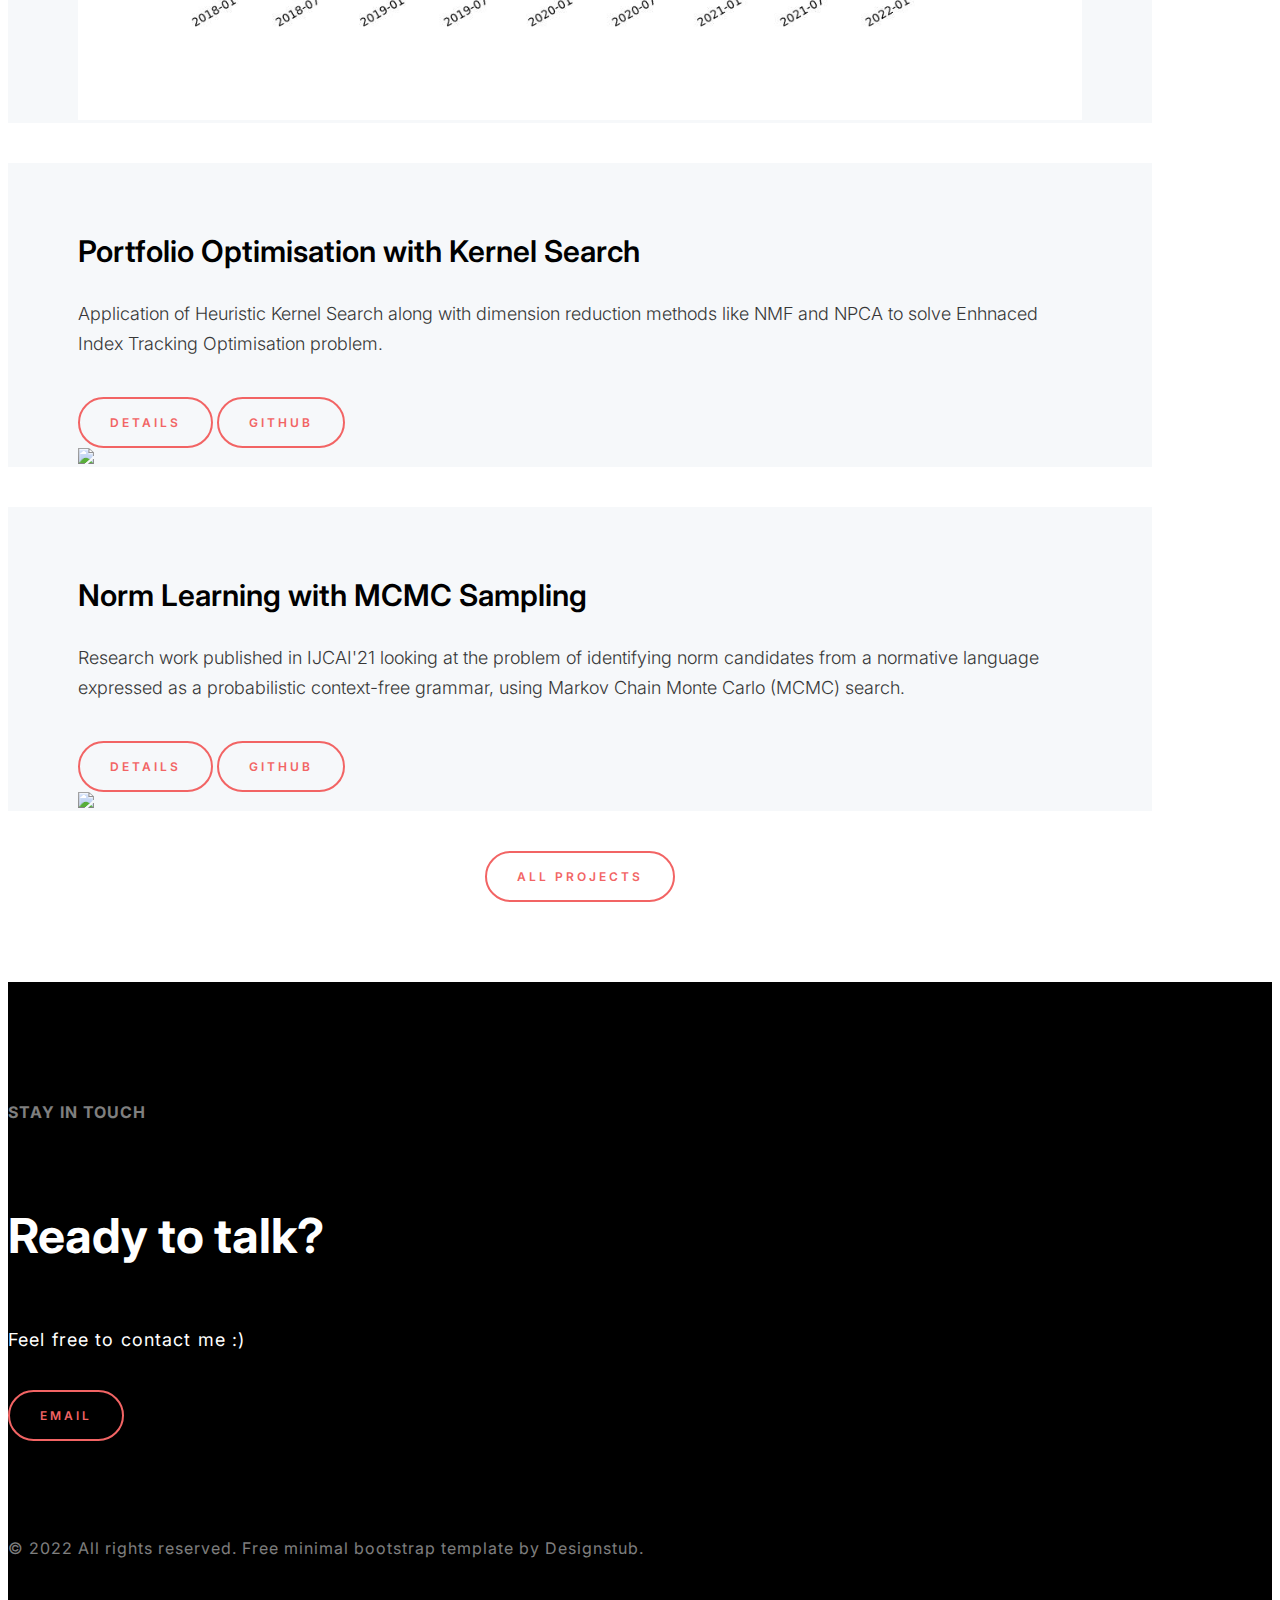
==== commit 6ee80b98: "check" ====
--- a/index.html
+++ b/index.html
@@ -185,7 +185,7 @@
             <section>
               <span class="ds-year">Jun 2023 - Aug 2023</span>
               <h3 class="ds-officename">Citi, E trading risk</h3>
-              <span class="ds-department">Quantitative Analyst/span>
+              <span class="ds-department">Quantitative Analyst</span>
               <p>Developing natural language processing (NLP) solutions that help analyze the effectiveness of risk controls implemented to mitigate risks associated with e-trading activities.</p>
               <ul>
                 <li>NLP: Finetuned BERT & T5 LLM models to summarise and predict effectiveness of e-trading risk controls with 82%
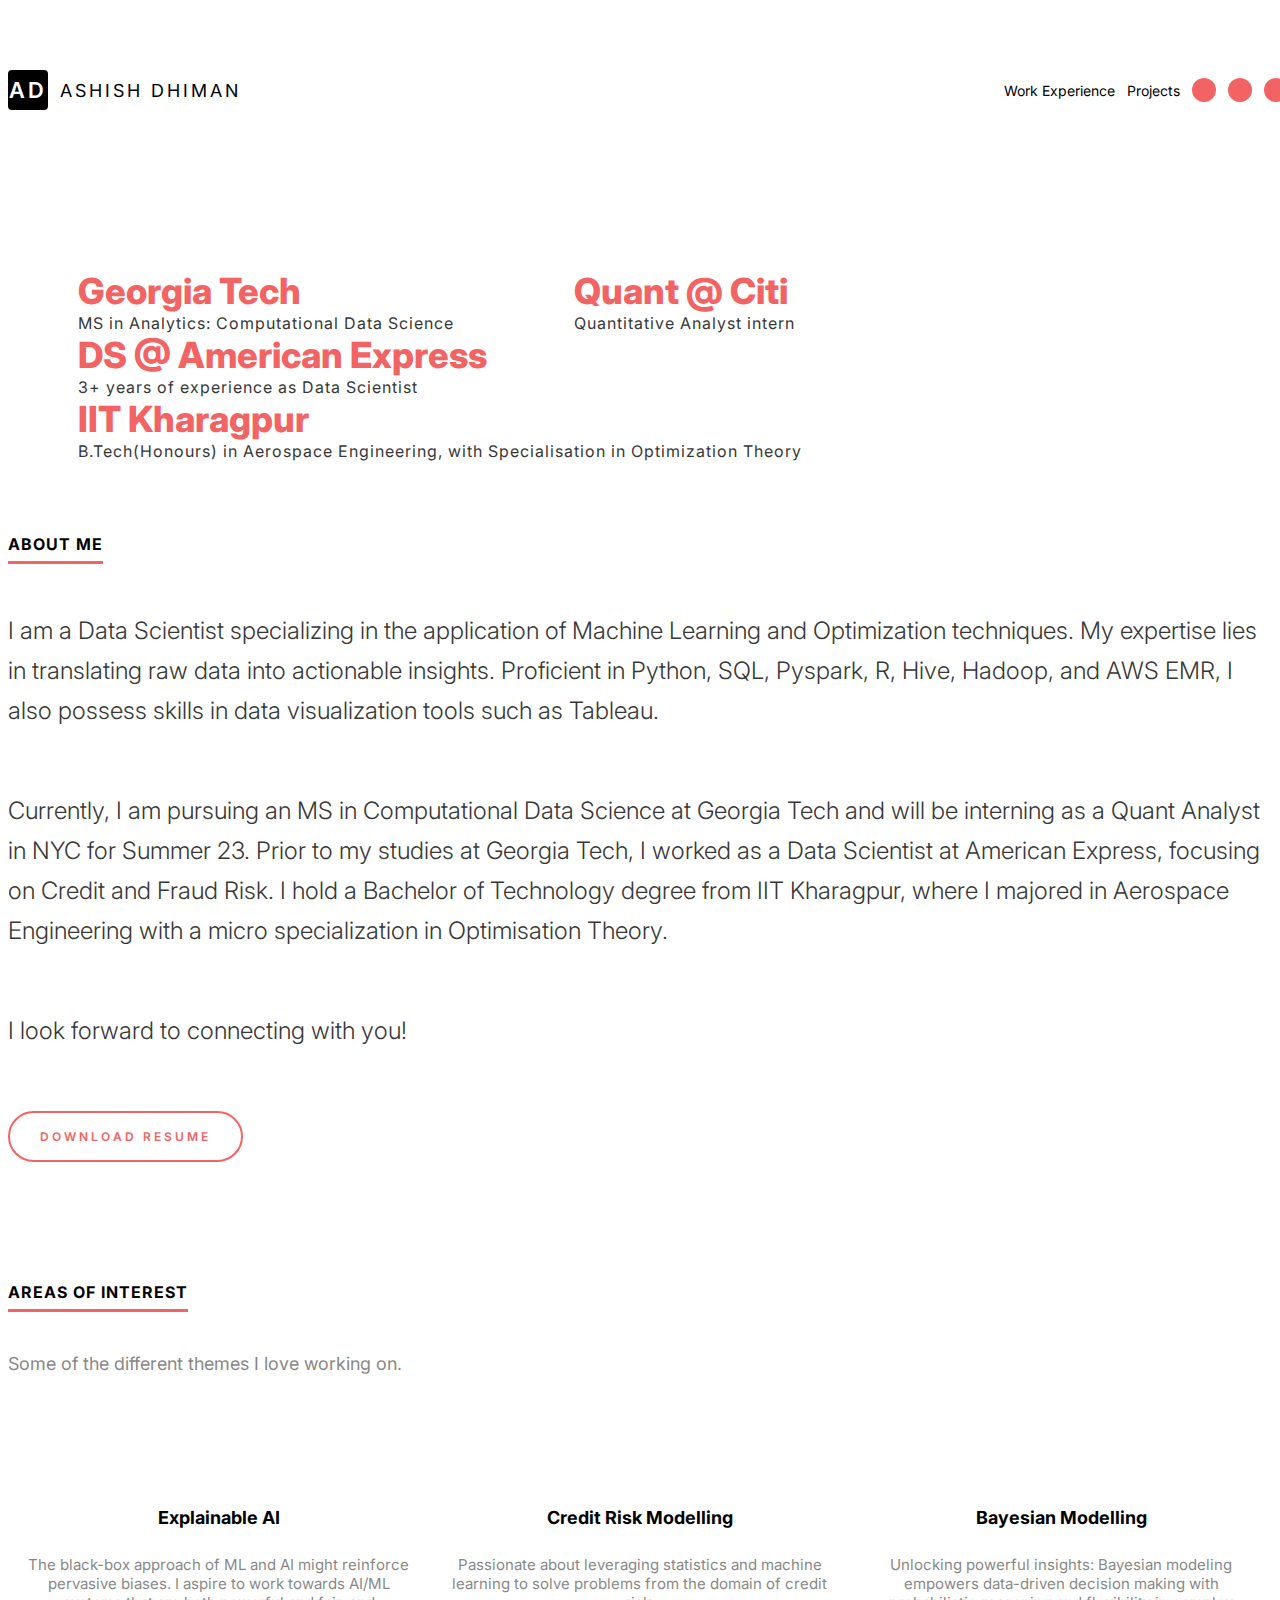
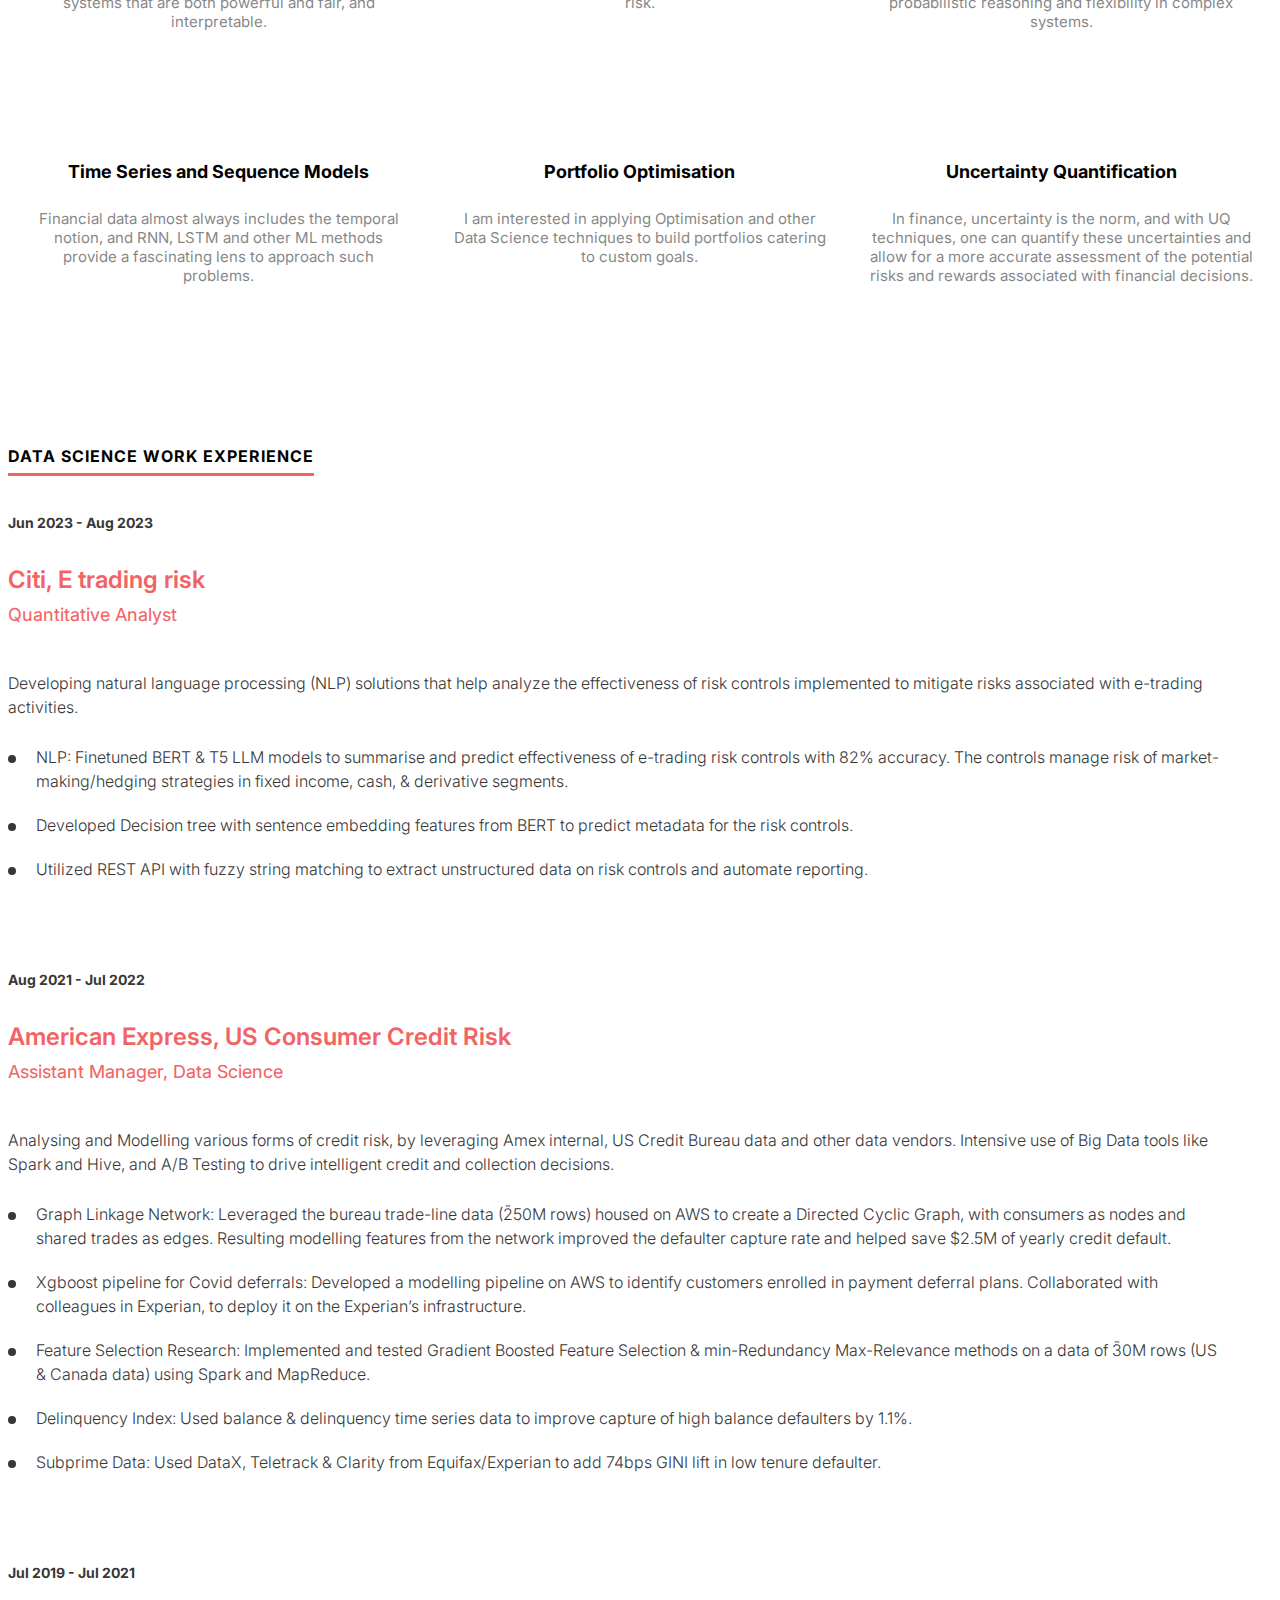
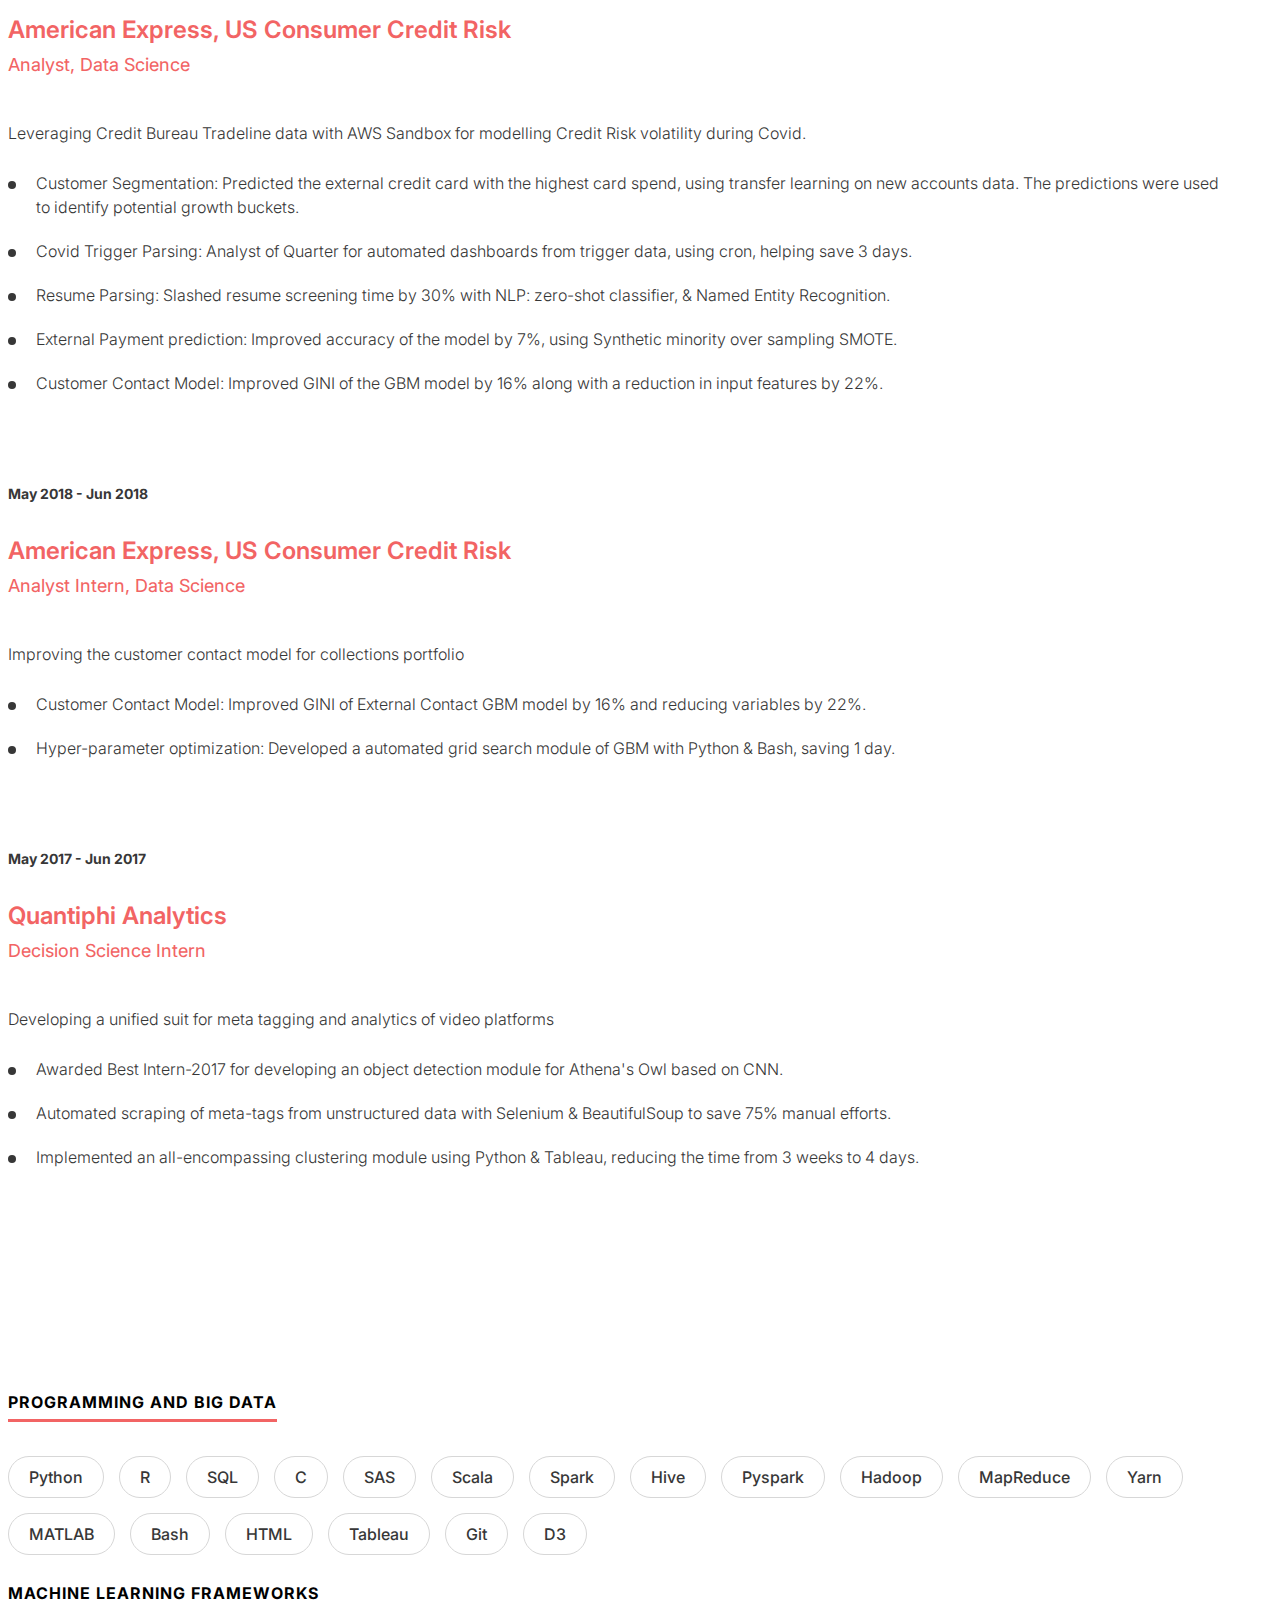
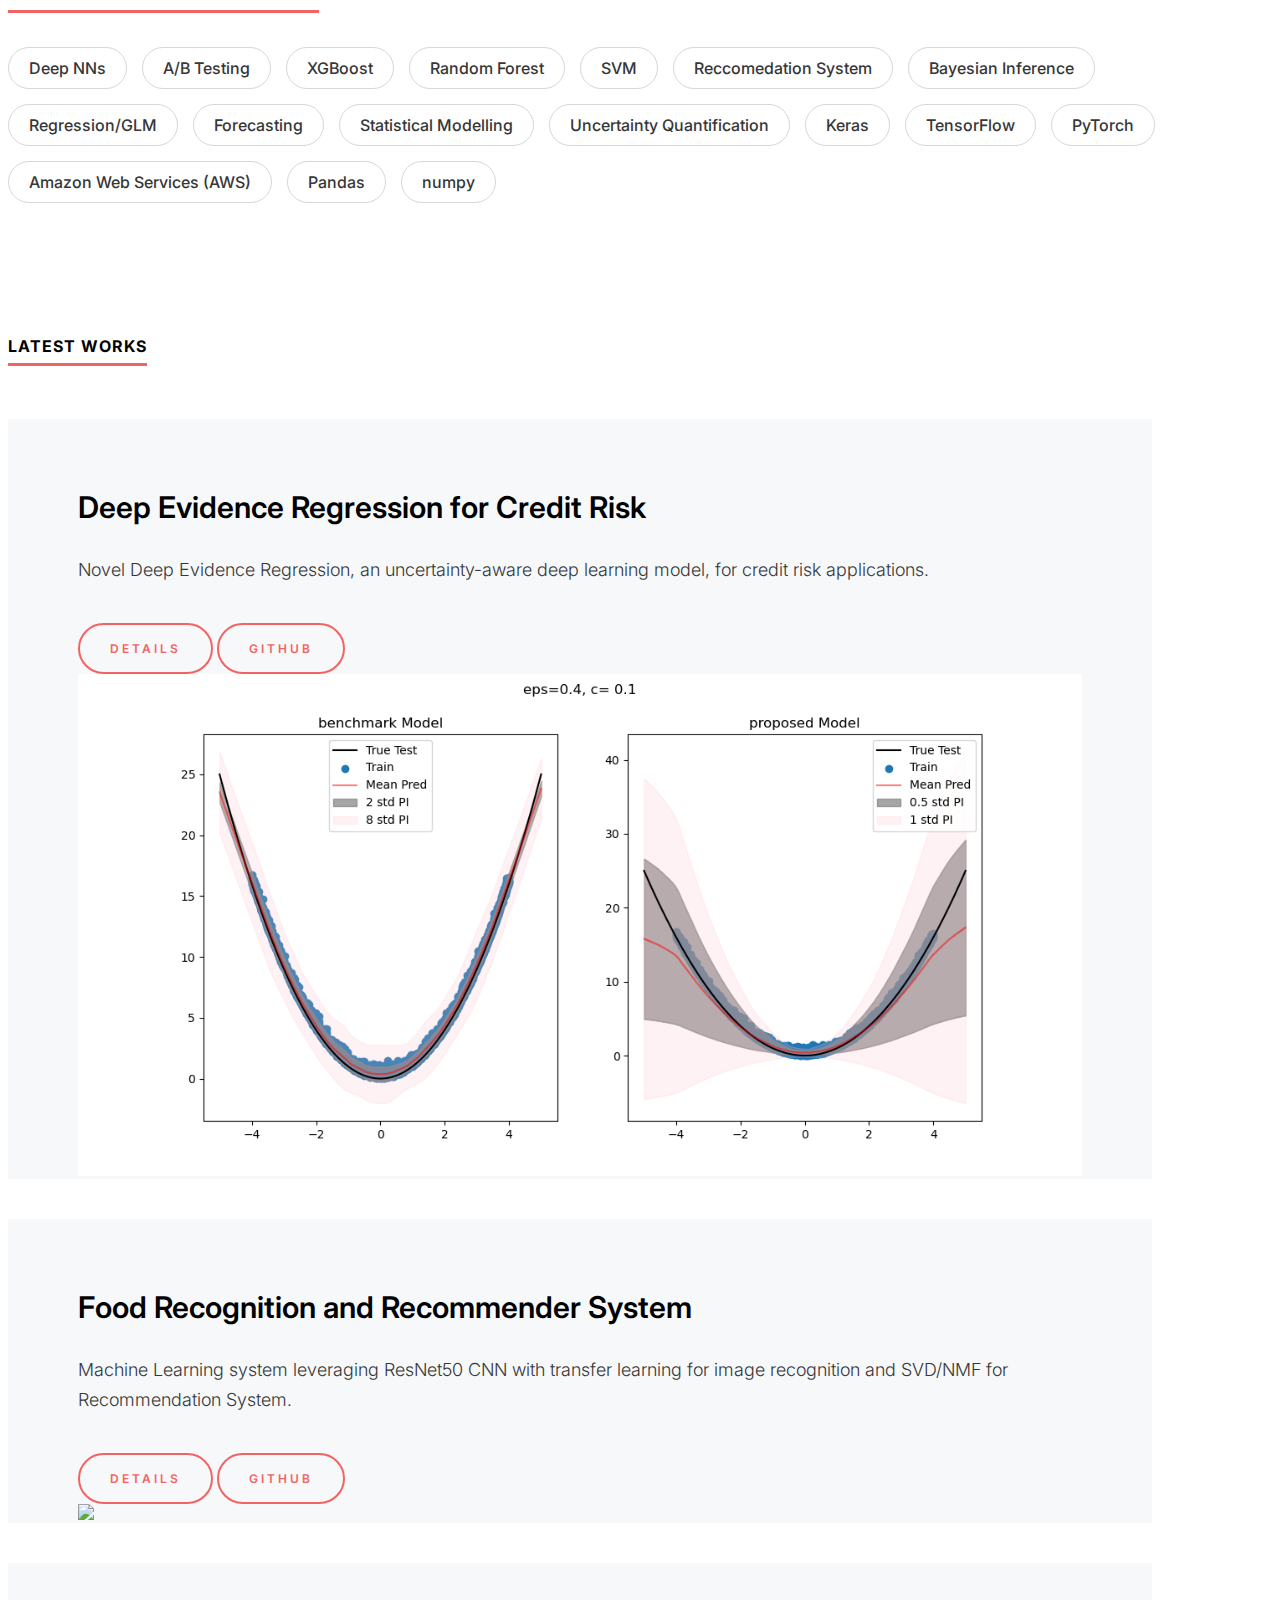
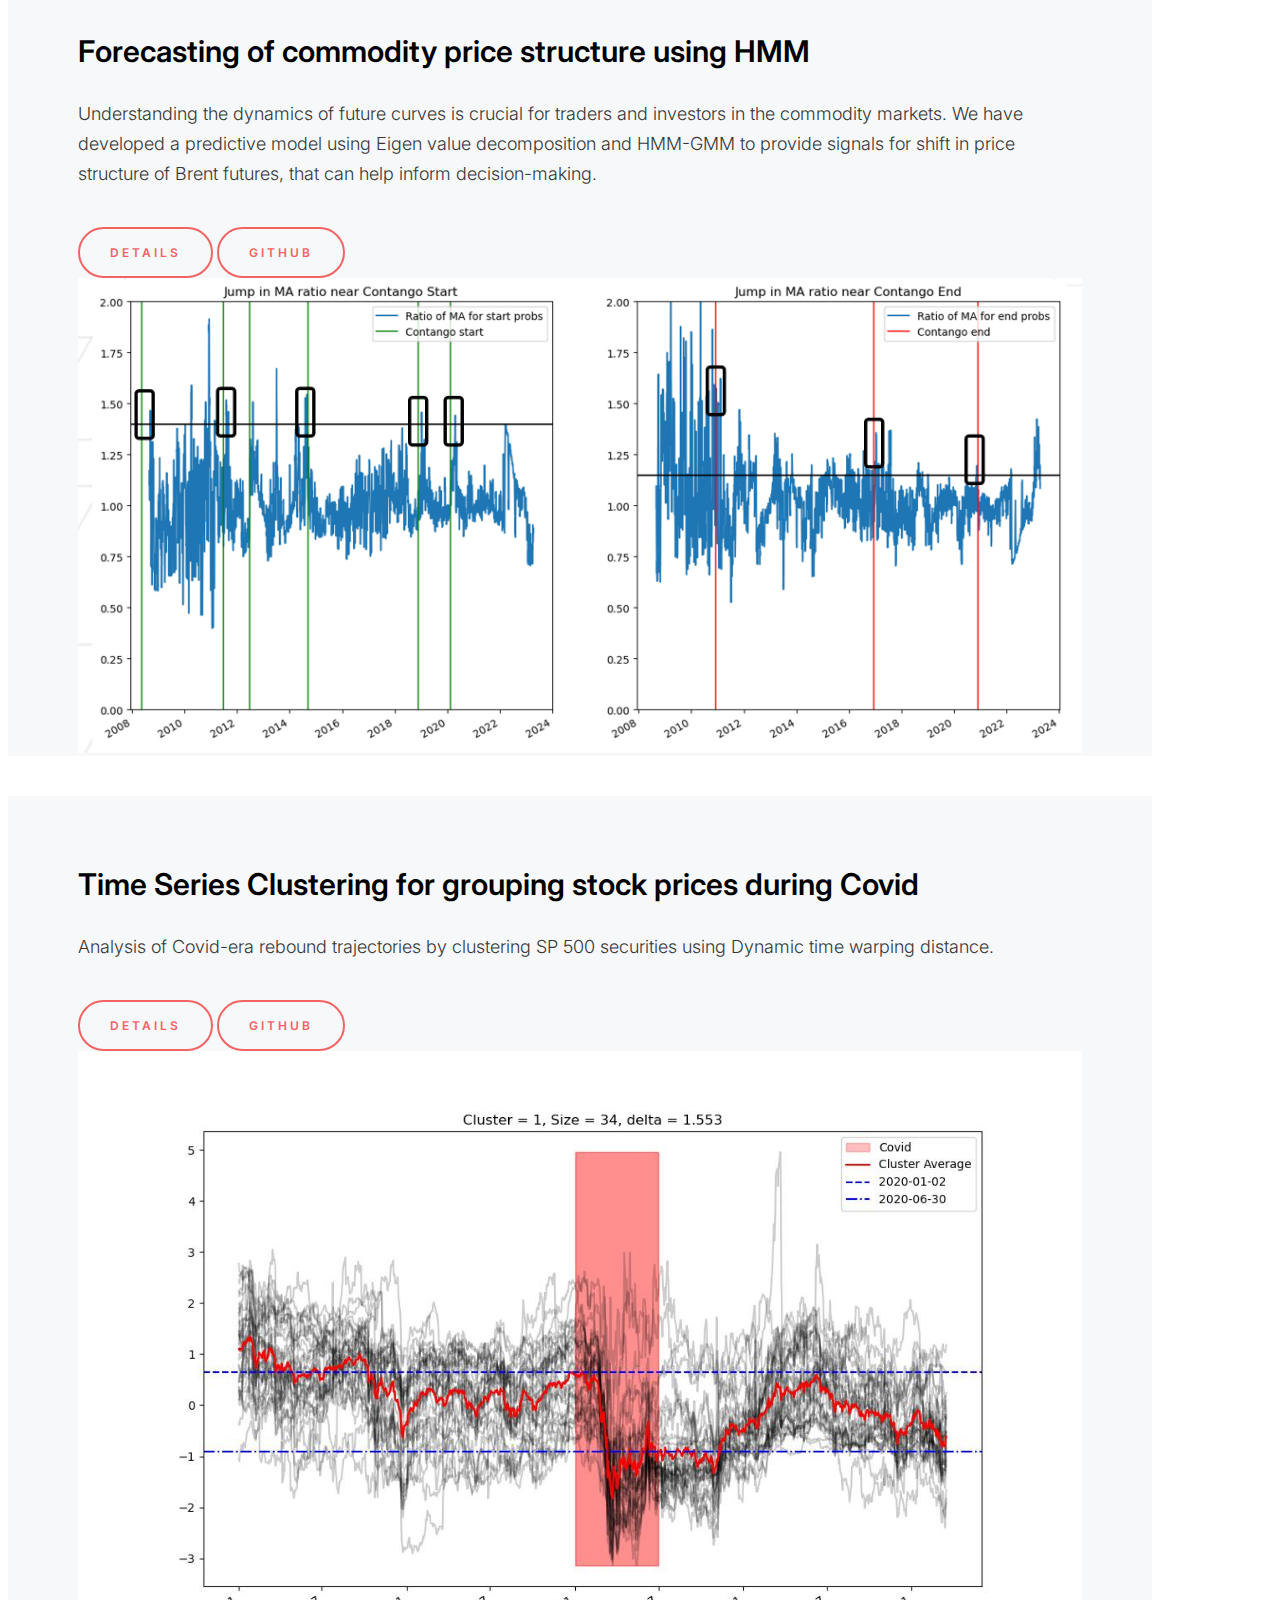
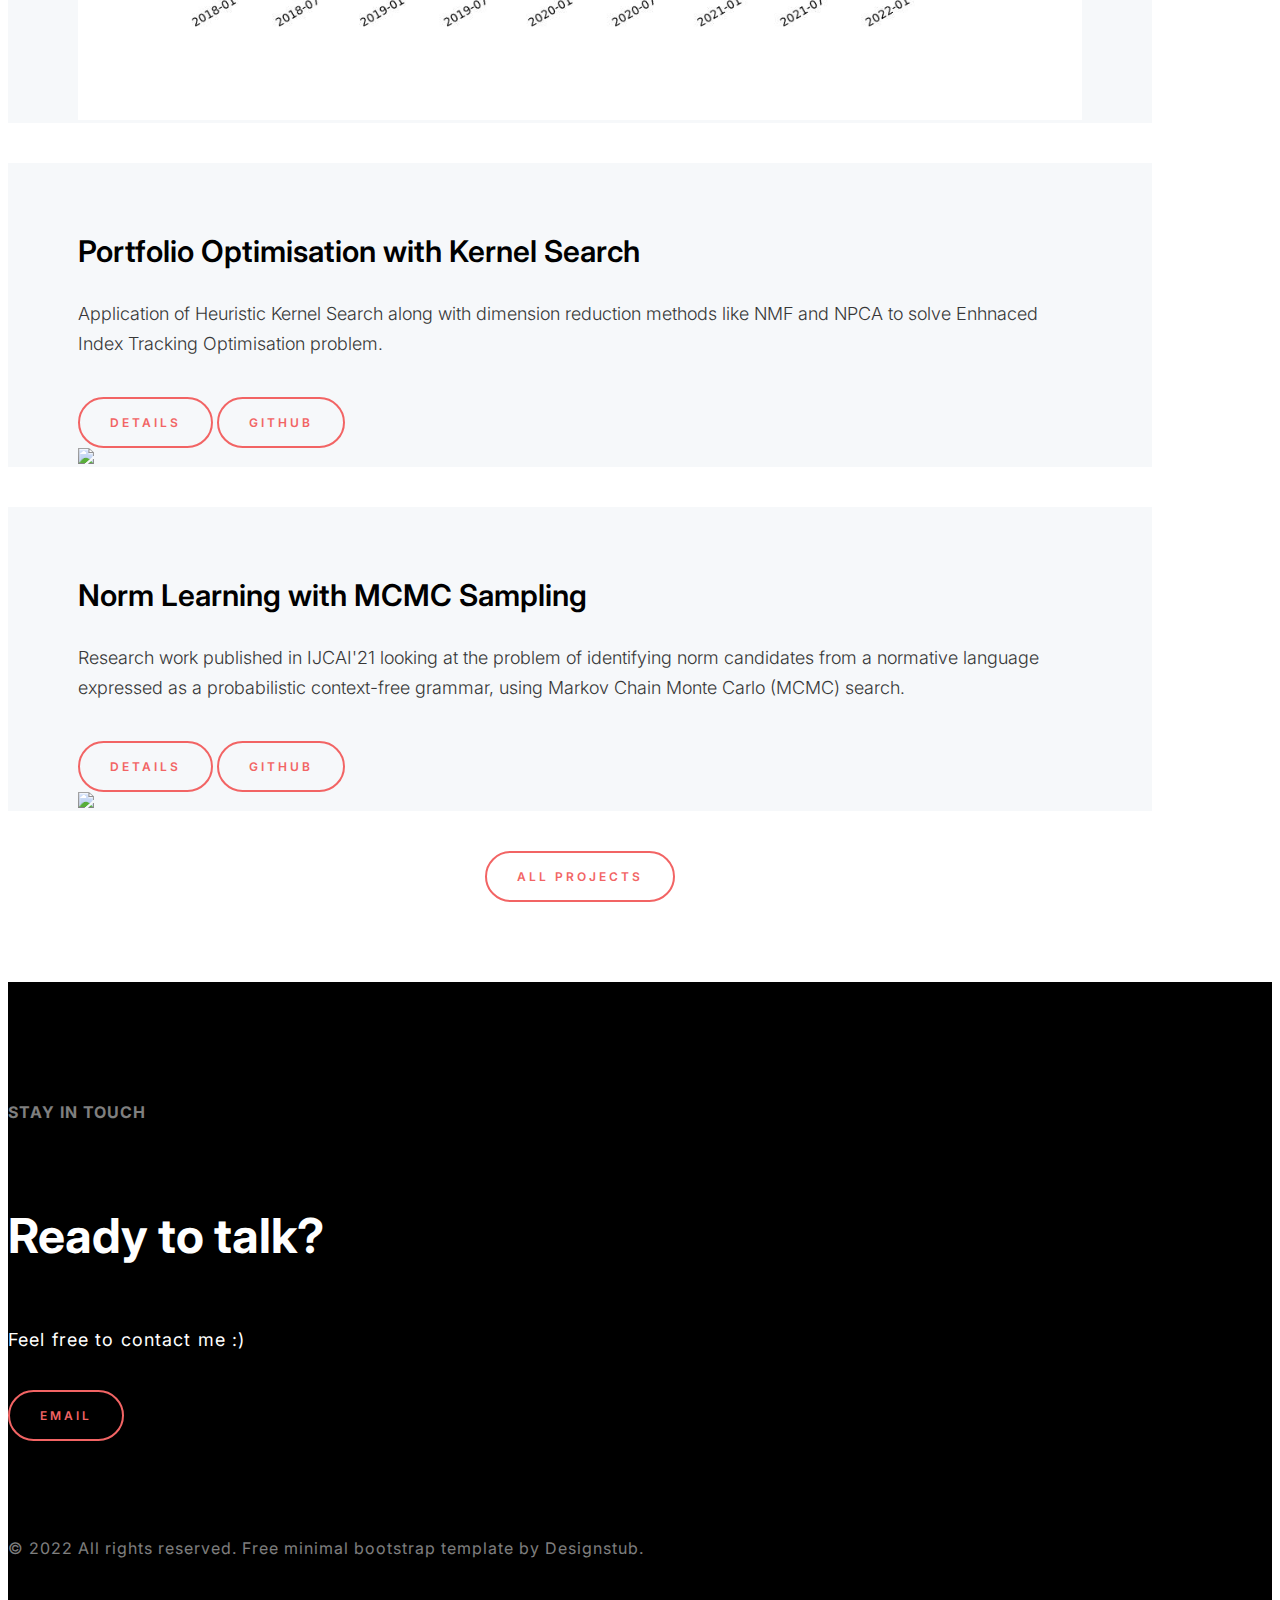
==== commit 60fecffe: "cosmetic" ====
--- a/index.html
+++ b/index.html
@@ -81,15 +81,15 @@
                     <span></span>
                   </li>
                   <li>
-                    <strong>Quant Intern</strong>
-                    <span>Quantitative Analyst @ Citi</span>
+                    <strong>Quant @ Citi</strong>
+                    <span>Quantitative Analyst intern</span>
                   </li>
                   <li>
                     <span></span>
                   </li>
                   <li>
-                    <strong>3+ years</strong>
-                    <span>Data Scientist @ American Express</span>
+                    <strong>DS @ American Express</strong>
+                    <span>3+ years of experience as Data Scientist</span>
                   </li>
                   <li>
                     <span></span>
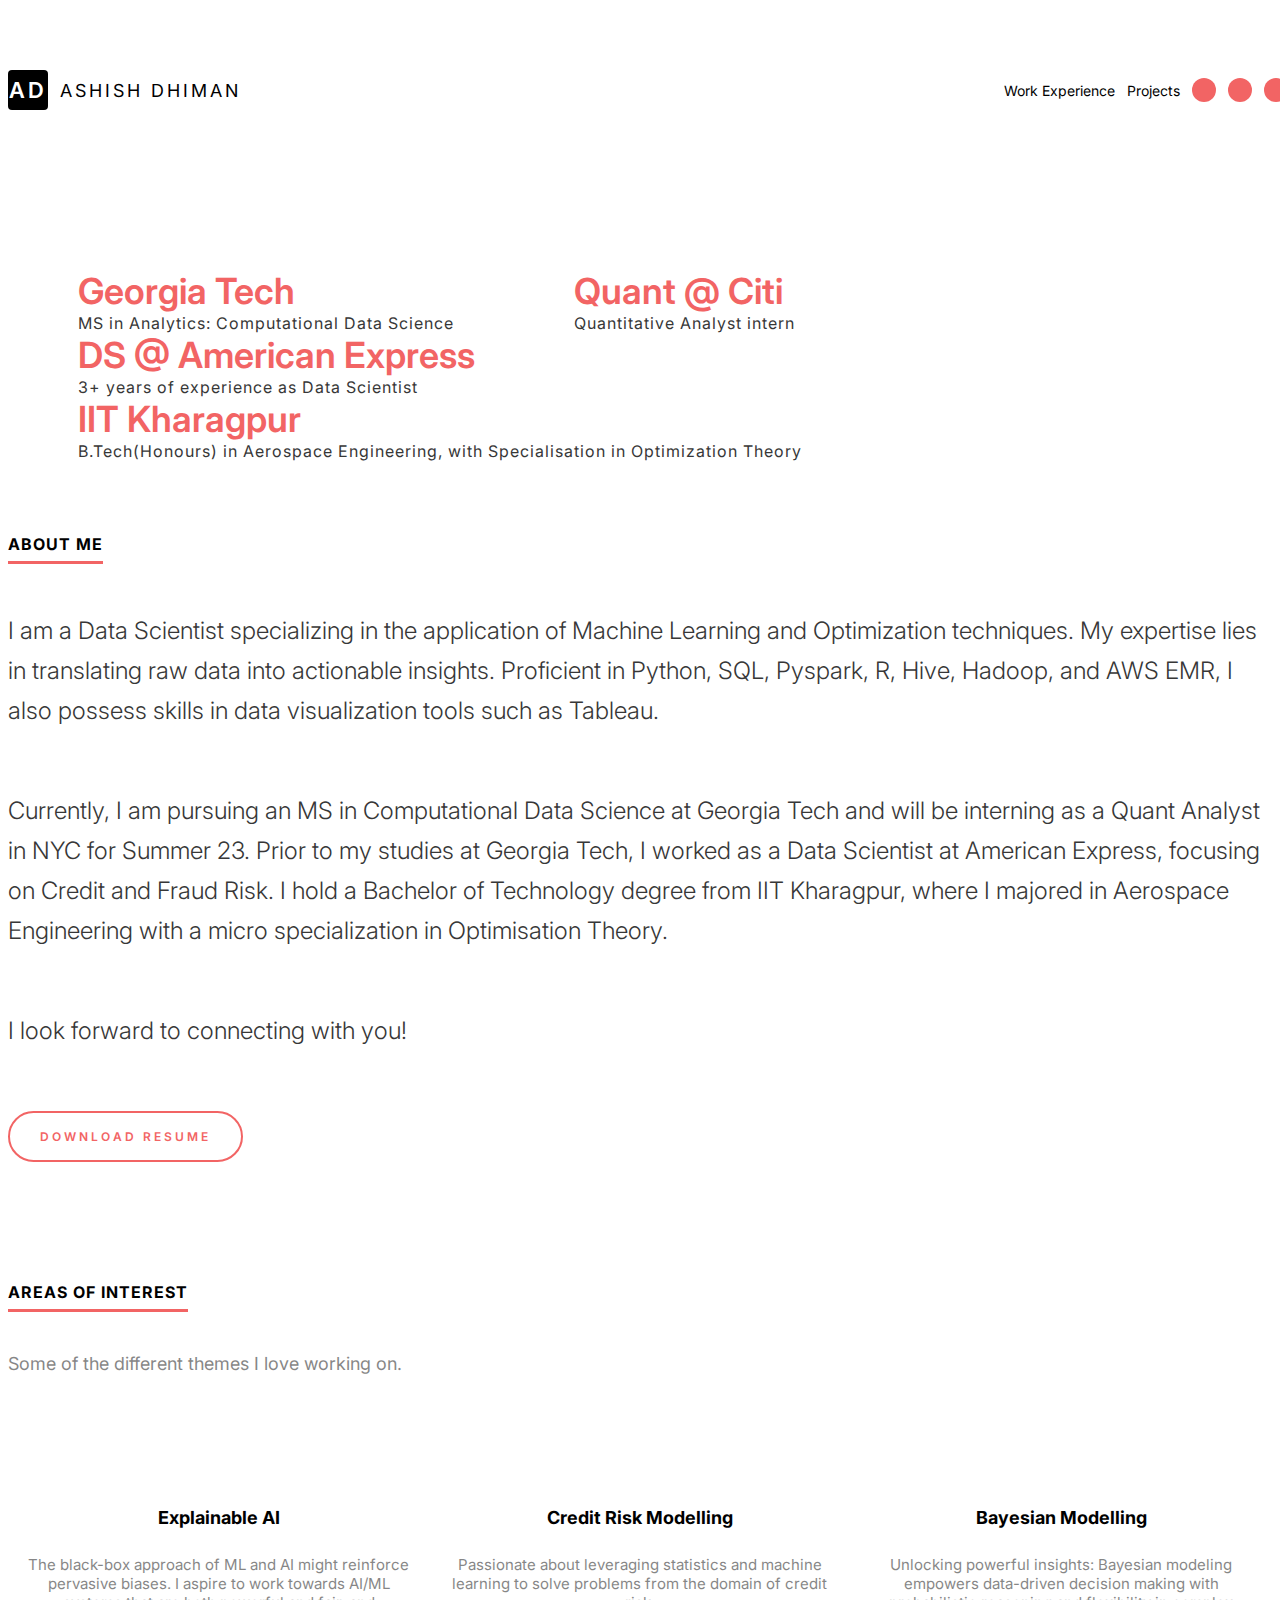
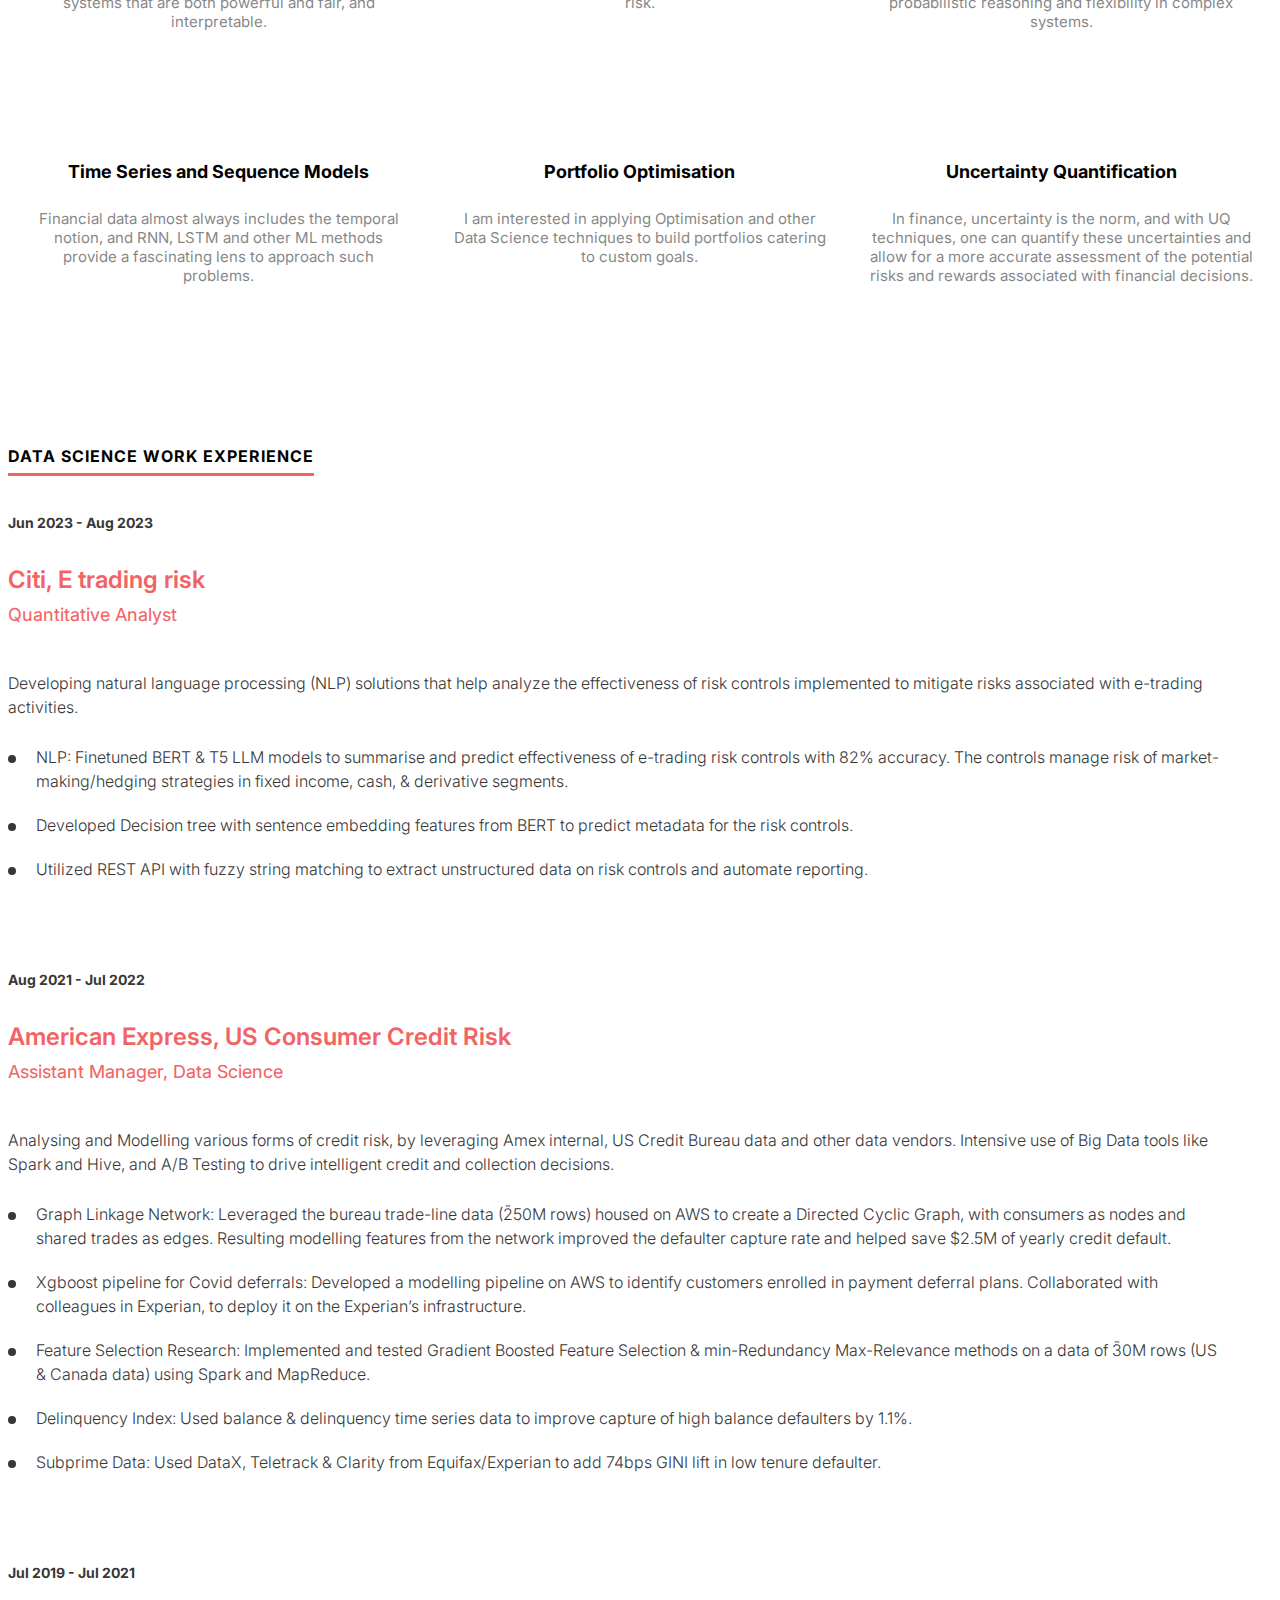
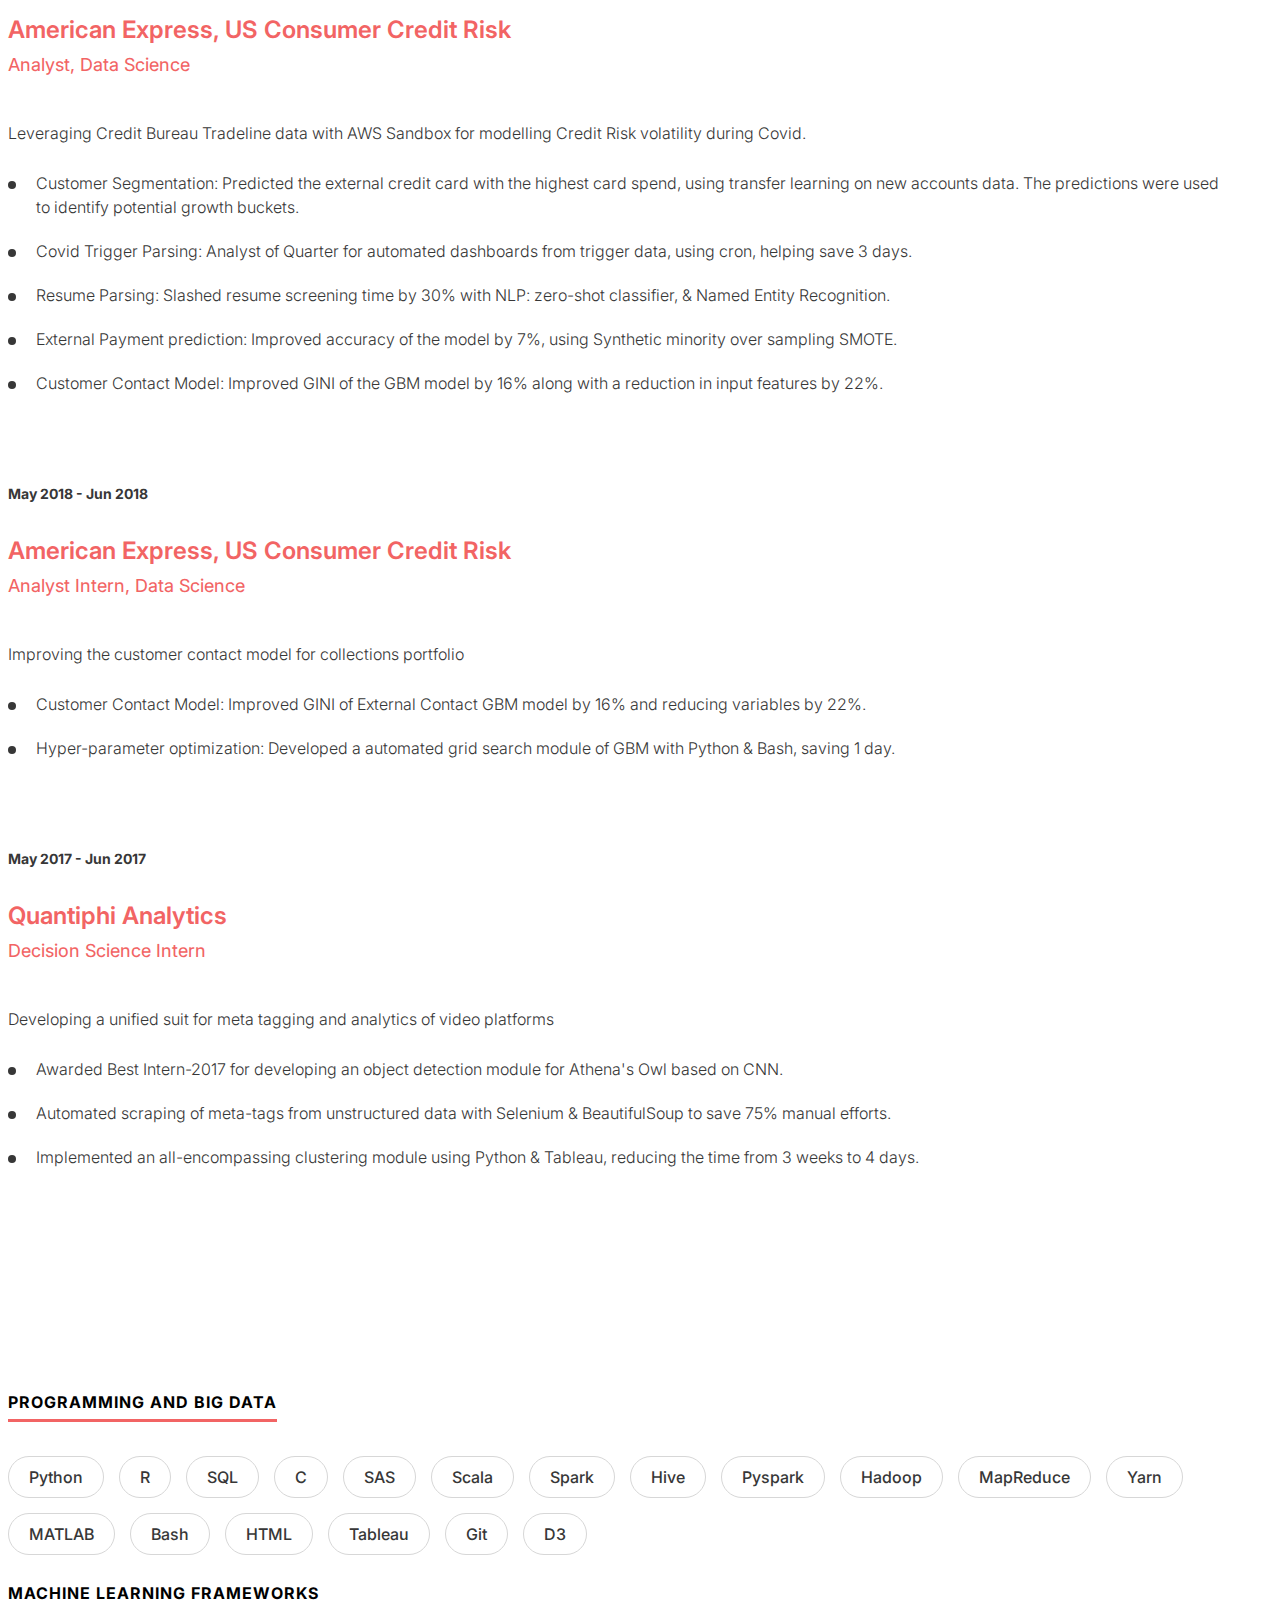
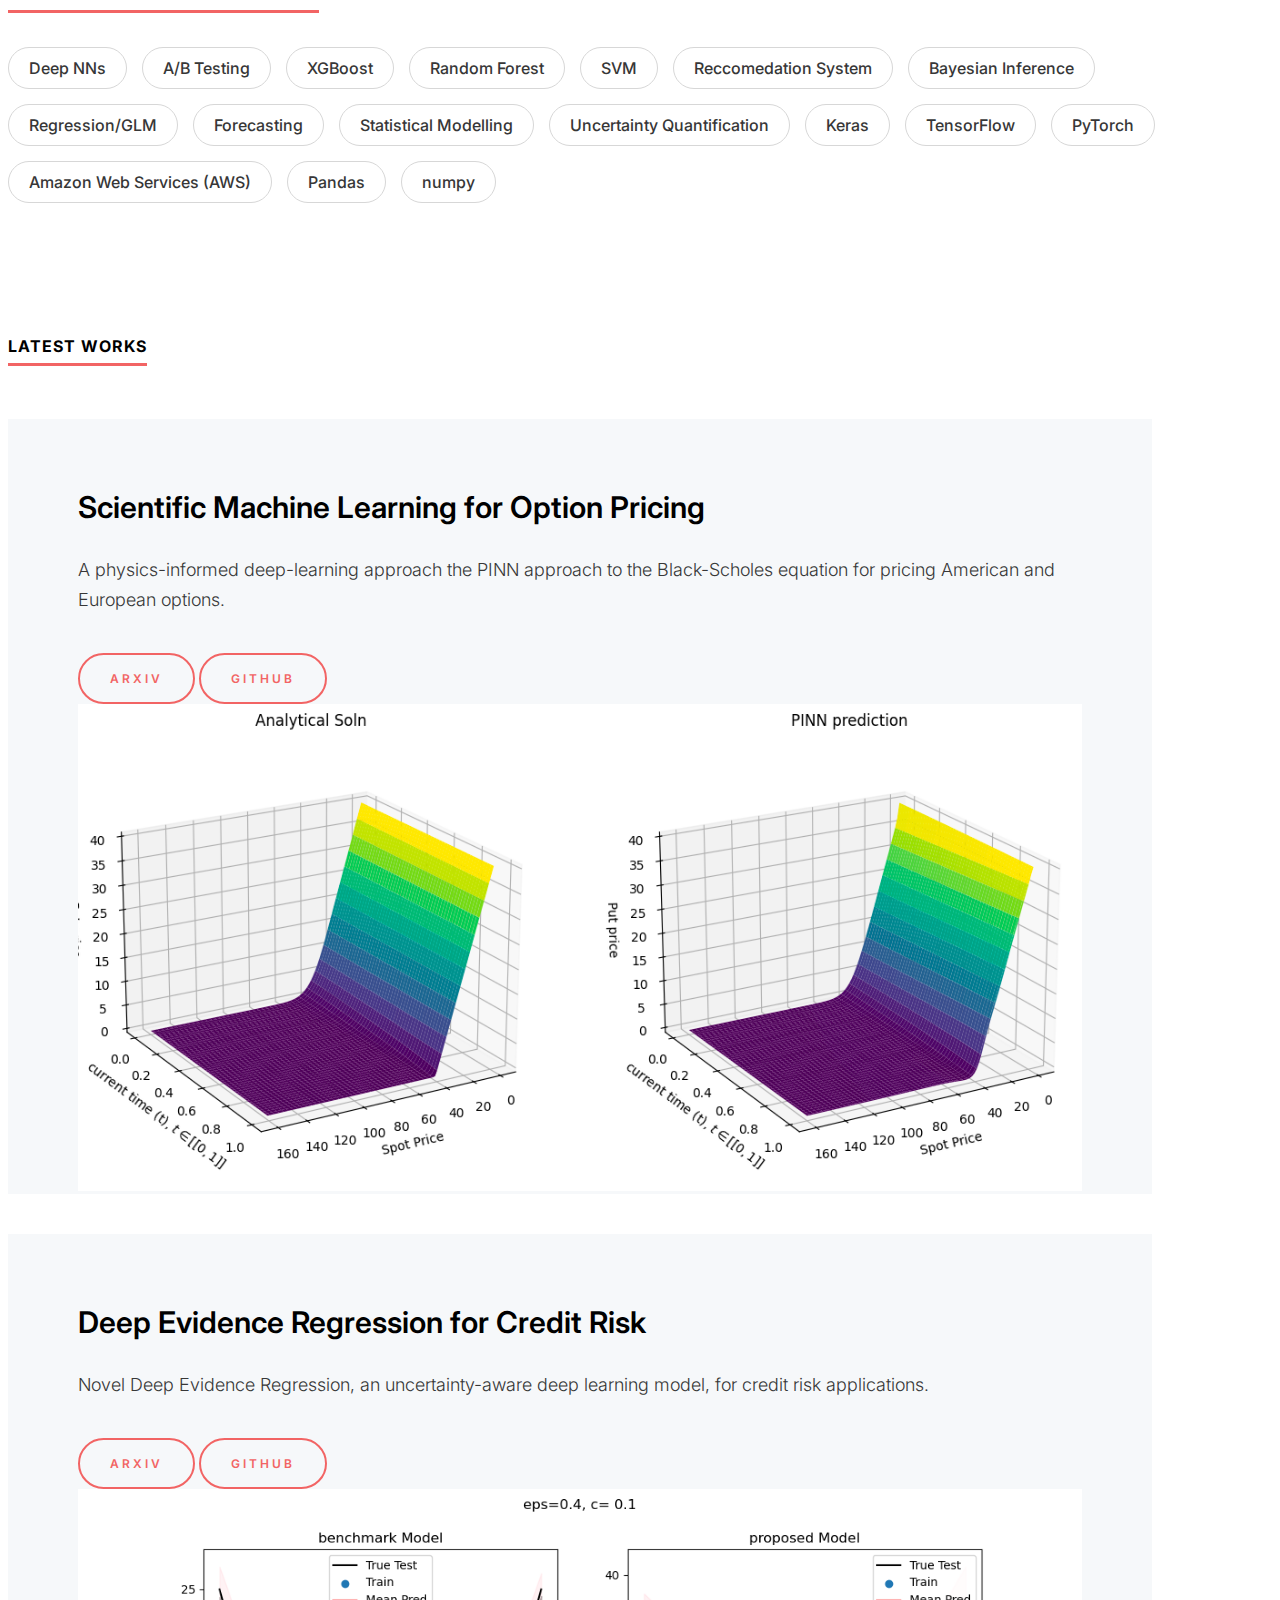
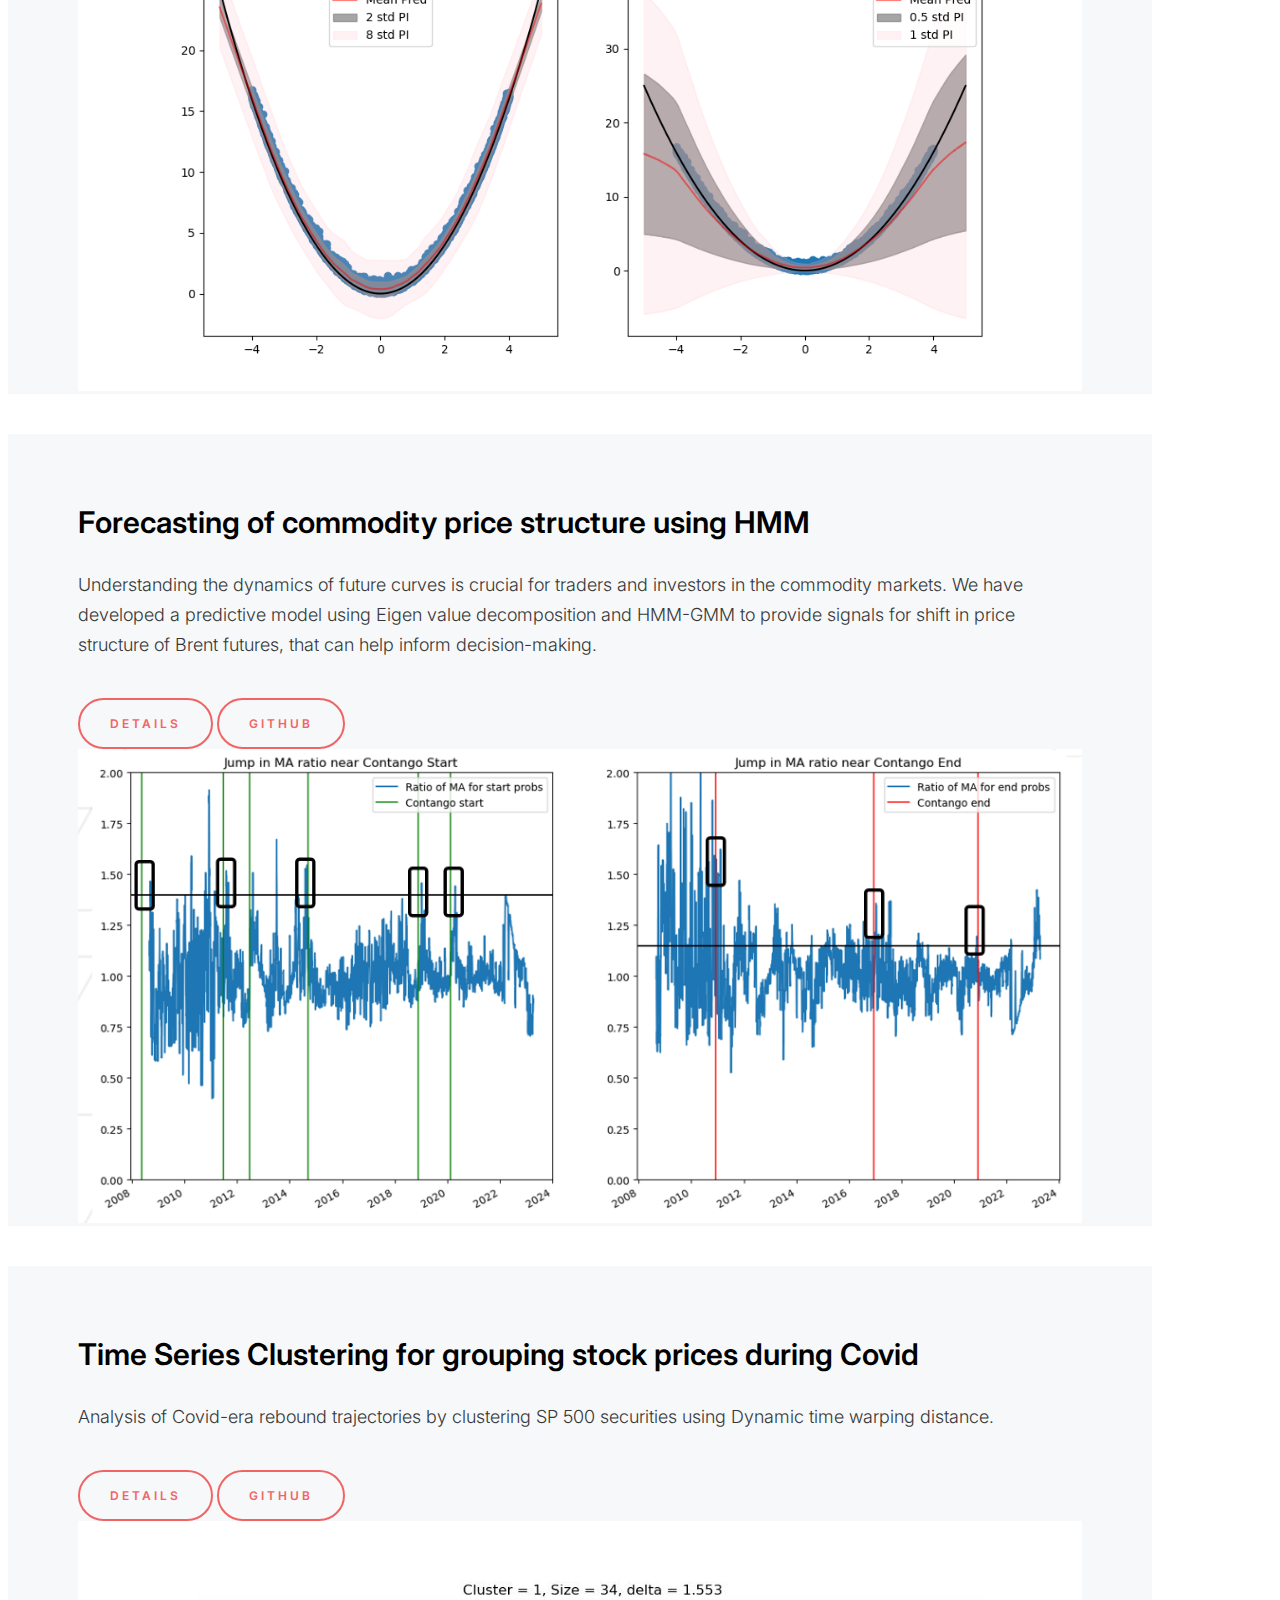
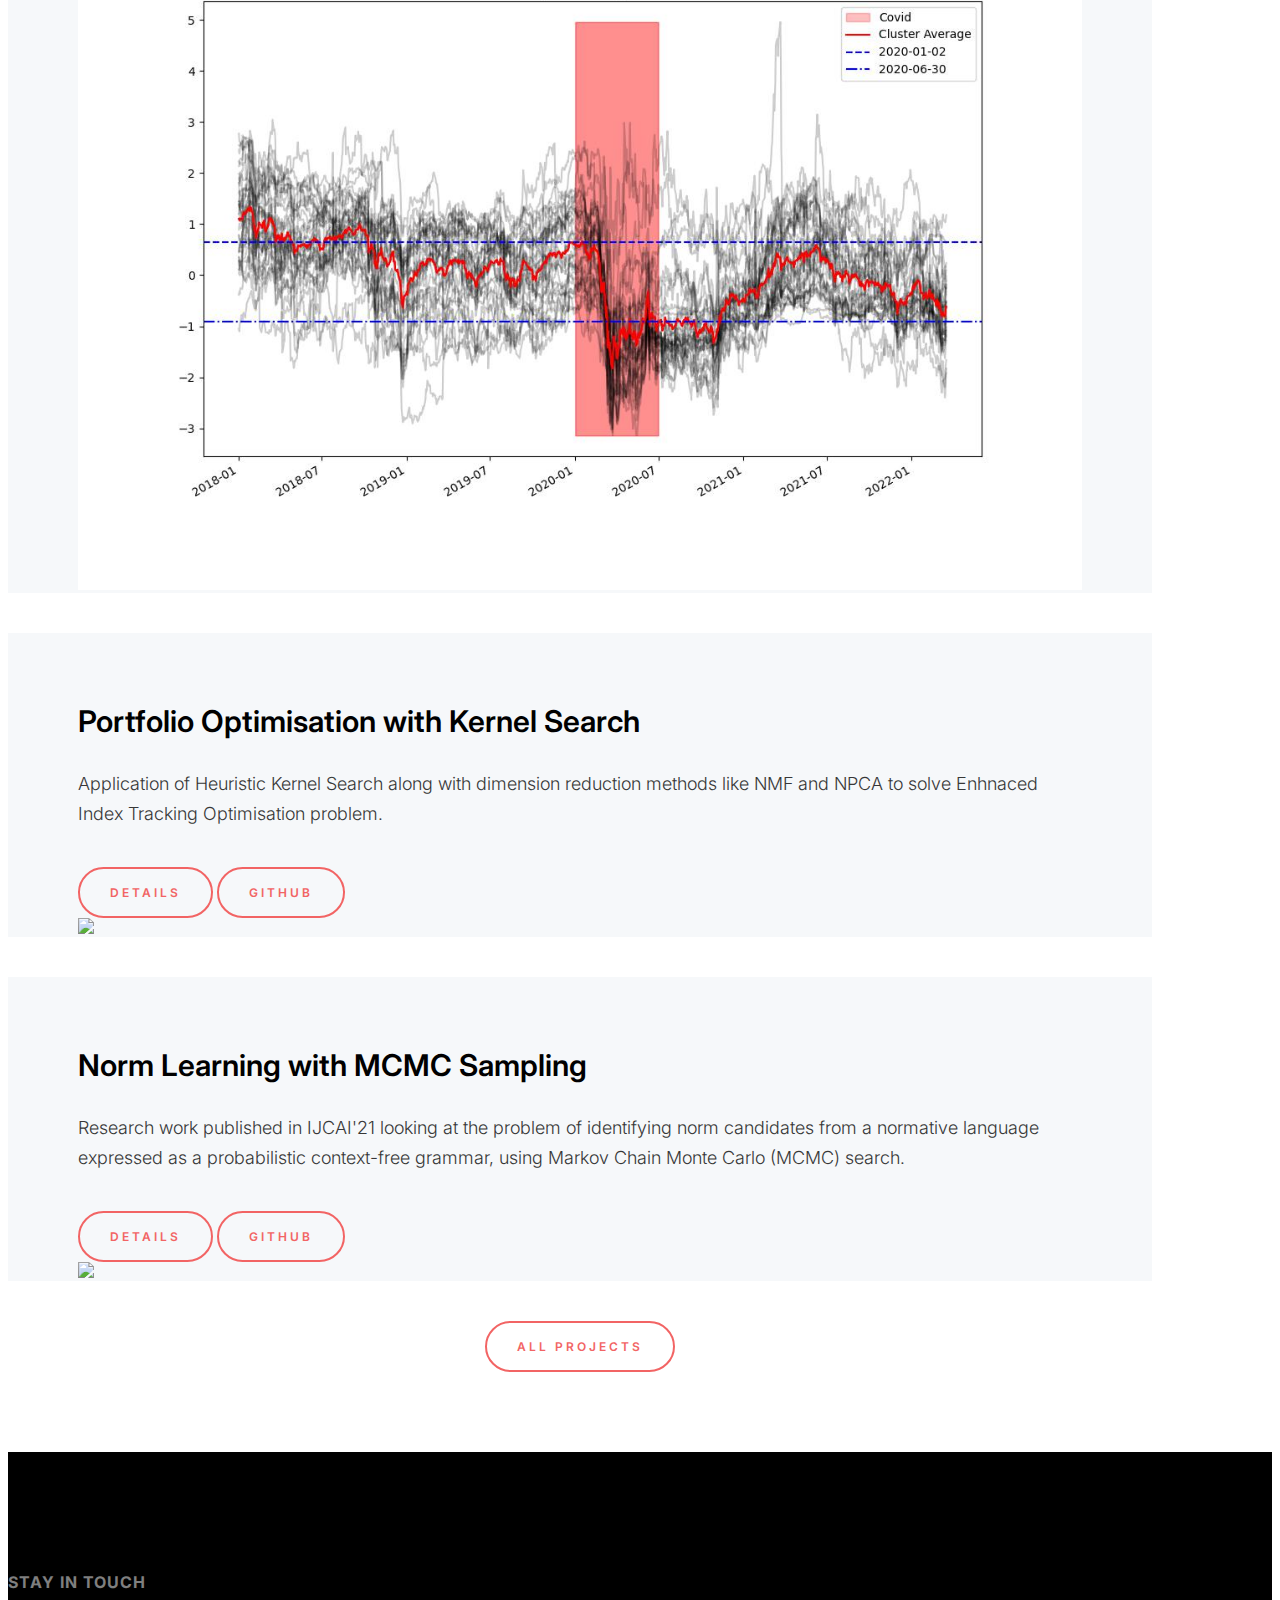
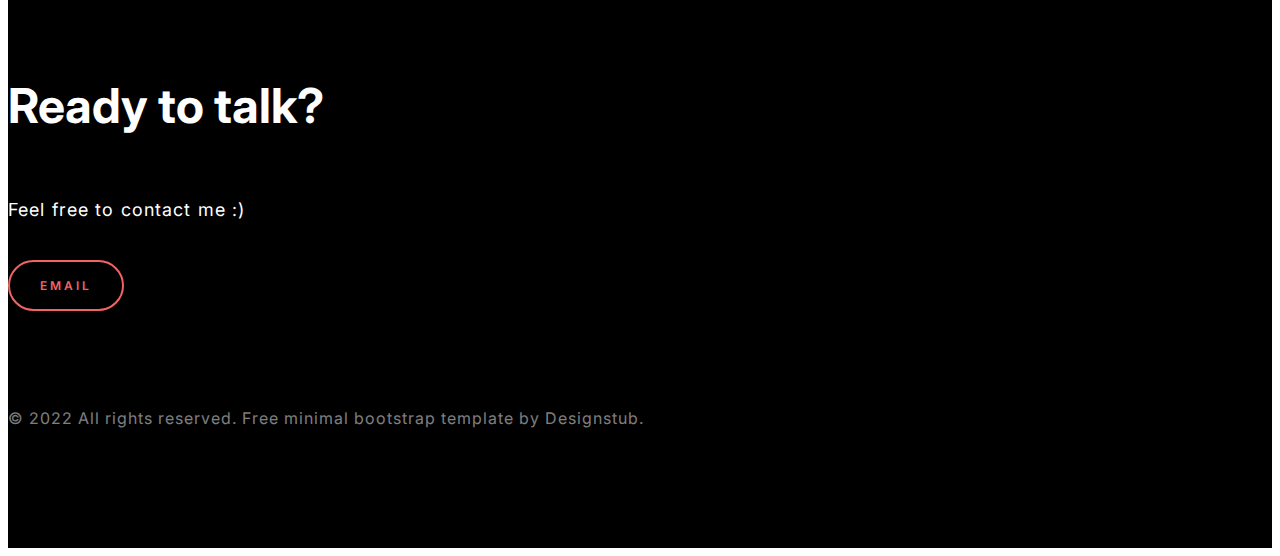
==== commit ef362990: "added project" ====
--- a/index.html
+++ b/index.html
@@ -319,29 +319,29 @@
               <div class="row">
                   <div class="col-12 col-sm-12 col-md-7 col-lg-7 col-xl-7 col-xxl-7">
                       <section>
+                          <h3 class="ds-work-tilte">Scientific Machine Learning for Option Pricing</h3>
+                          <p>A physics-informed deep-learning approach the PINN approach to the Black-Scholes equation for pricing American and European options.</p>
+                          <a href="https://arxiv.org/abs/2312.06711" class="ds-button" target="_blank">arXiv</a>
+                          <a href="https://github.com/ashish1610dhiman/pinn_option_pricing/" class="ds-button" target="_blank">Github</a>
+                      </section>
+                  </div>
+                  <div class="col-12 col-sm-12 col-md-5 col-lg-5 col-xl-5 col-xxl-5">
+                      <figure><img src="assets/images/american_put_true_pred.png"></figure>
+                  </div>
+              </div>
+            </div>
+            <div class="ds-work-list">
+              <div class="row">
+                  <div class="col-12 col-sm-12 col-md-7 col-lg-7 col-xl-7 col-xxl-7">
+                      <section>
                           <h3 class="ds-work-tilte">Deep Evidence Regression for Credit Risk</h3>
                           <p>Novel Deep Evidence Regression, an uncertainty-aware deep learning model, for credit risk applications.</p>
-                          <a href="https://arxiv.org/abs/2305.04967" class="ds-button" target="_blank">Details</a>
+                          <a href="https://arxiv.org/abs/2305.04967" class="ds-button" target="_blank">arXiv</a>
                           <a href="https://github.com/ashish1610dhiman/iuq_project" class="ds-button" target="_blank">Github</a>
                       </section>
                   </div>
                   <div class="col-12 col-sm-12 col-md-5 col-lg-5 col-xl-5 col-xxl-5">
                       <figure><img src="assets/images/results_eps=0.4,c=0.1.png"></figure>
-                  </div>
-              </div>
-            </div>
-            <div class="ds-work-list">
-              <div class="row">
-                  <div class="col-12 col-sm-12 col-md-7 col-lg-7 col-xl-7 col-xxl-7">
-                      <section>
-                          <h3 class="ds-work-tilte">Food Recognition and Recommender System</h3>
-                          <p>Machine Learning system leveraging ResNet50 CNN with transfer learning for image recognition and SVD/NMF for Recommendation System.</p>
-                          <a href="https://ml-7641-fall-2022.github.io/RoboChef/" class="ds-button" target="_blank">Details</a>
-                          <a href="https://github.com/ML-7641-Fall-2022/RoboChef" class="ds-button" target="_blank">Github</a>
-                      </section>
-                  </div>
-                  <div class="col-12 col-sm-12 col-md-5 col-lg-5 col-xl-5 col-xxl-5">
-                      <figure><img src="assets/images/ml_project_pipeline (1).jpeg"></figure>
                   </div>
               </div>
             </div>
--- a/assets/css/main.css
+++ b/assets/css/main.css
@@ -58,7 +58,7 @@
 .ds-numbervalulist{ list-style: none; display: flex; align-items: center; flex-wrap: wrap; margin: 0; padding: 0; margin-top: 60px; }
 .ds-numbervalulist li{ margin-right: 60px; }
 .ds-numbervalulist li:last-child{ margin-right: 0; }
-.ds-numbervalulist strong{ display: block; color: var(--highlight-colour); font-size: 36px; font-weight: 800; }
+.ds-numbervalulist strong{ display: block; color: var(--highlight-colour); font-size: 36px; font-weight: 610; }
 .ds-numbervalulist span{ font-size: 16px; letter-spacing: 1px; }
 /*-----------------------------------------------------------------
   3. >>> About Style
